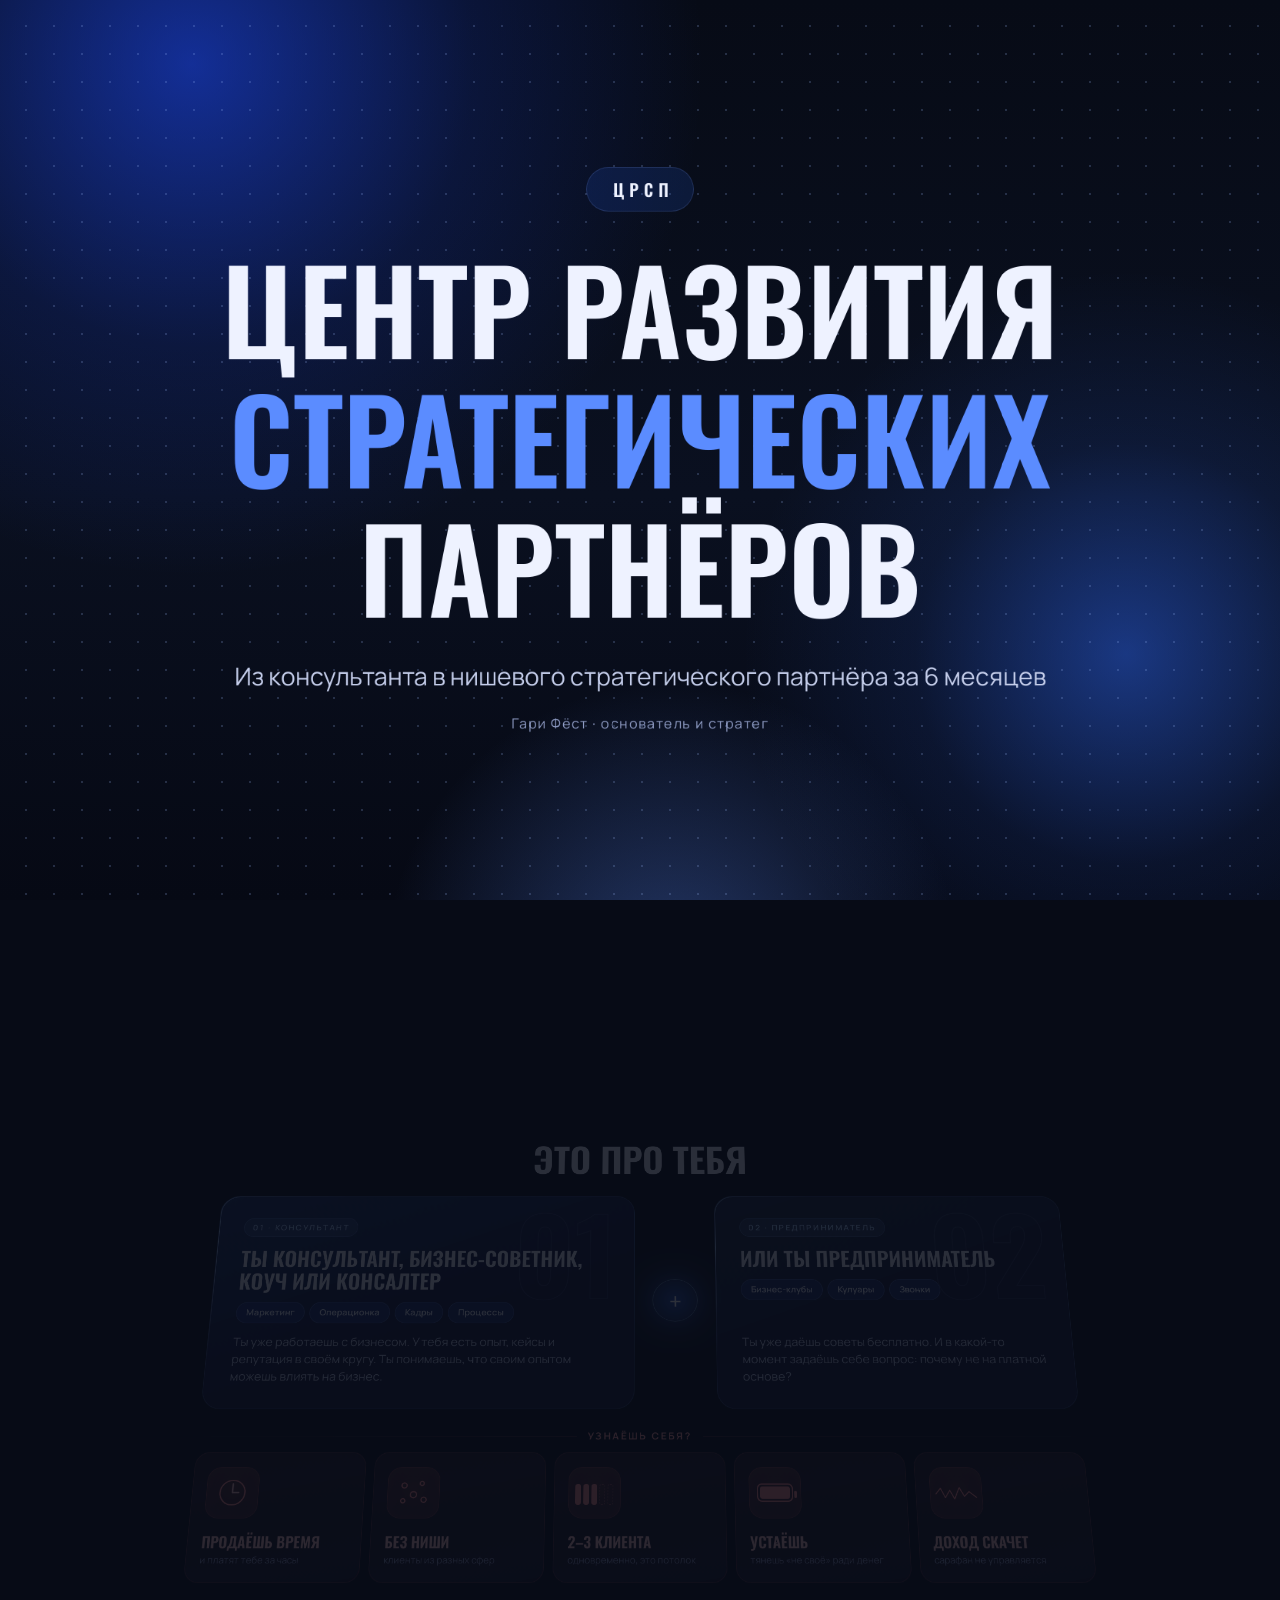
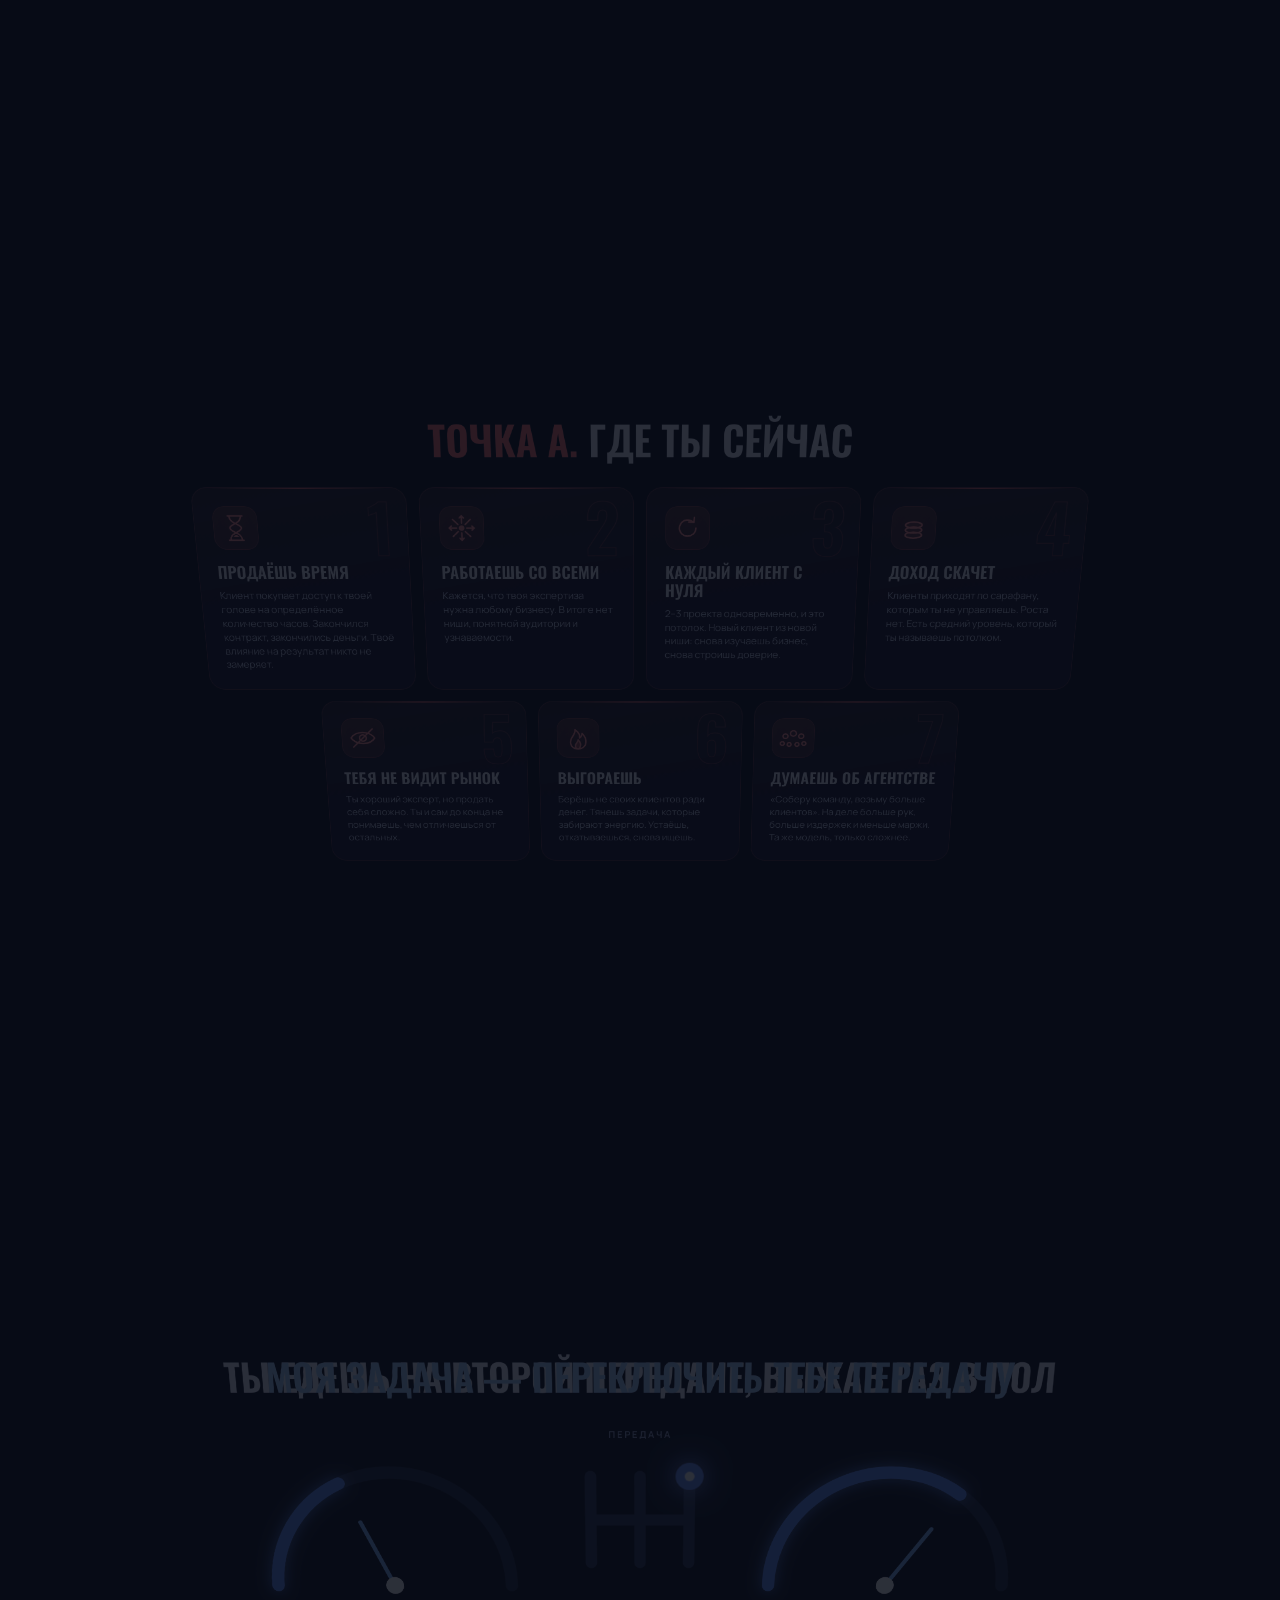
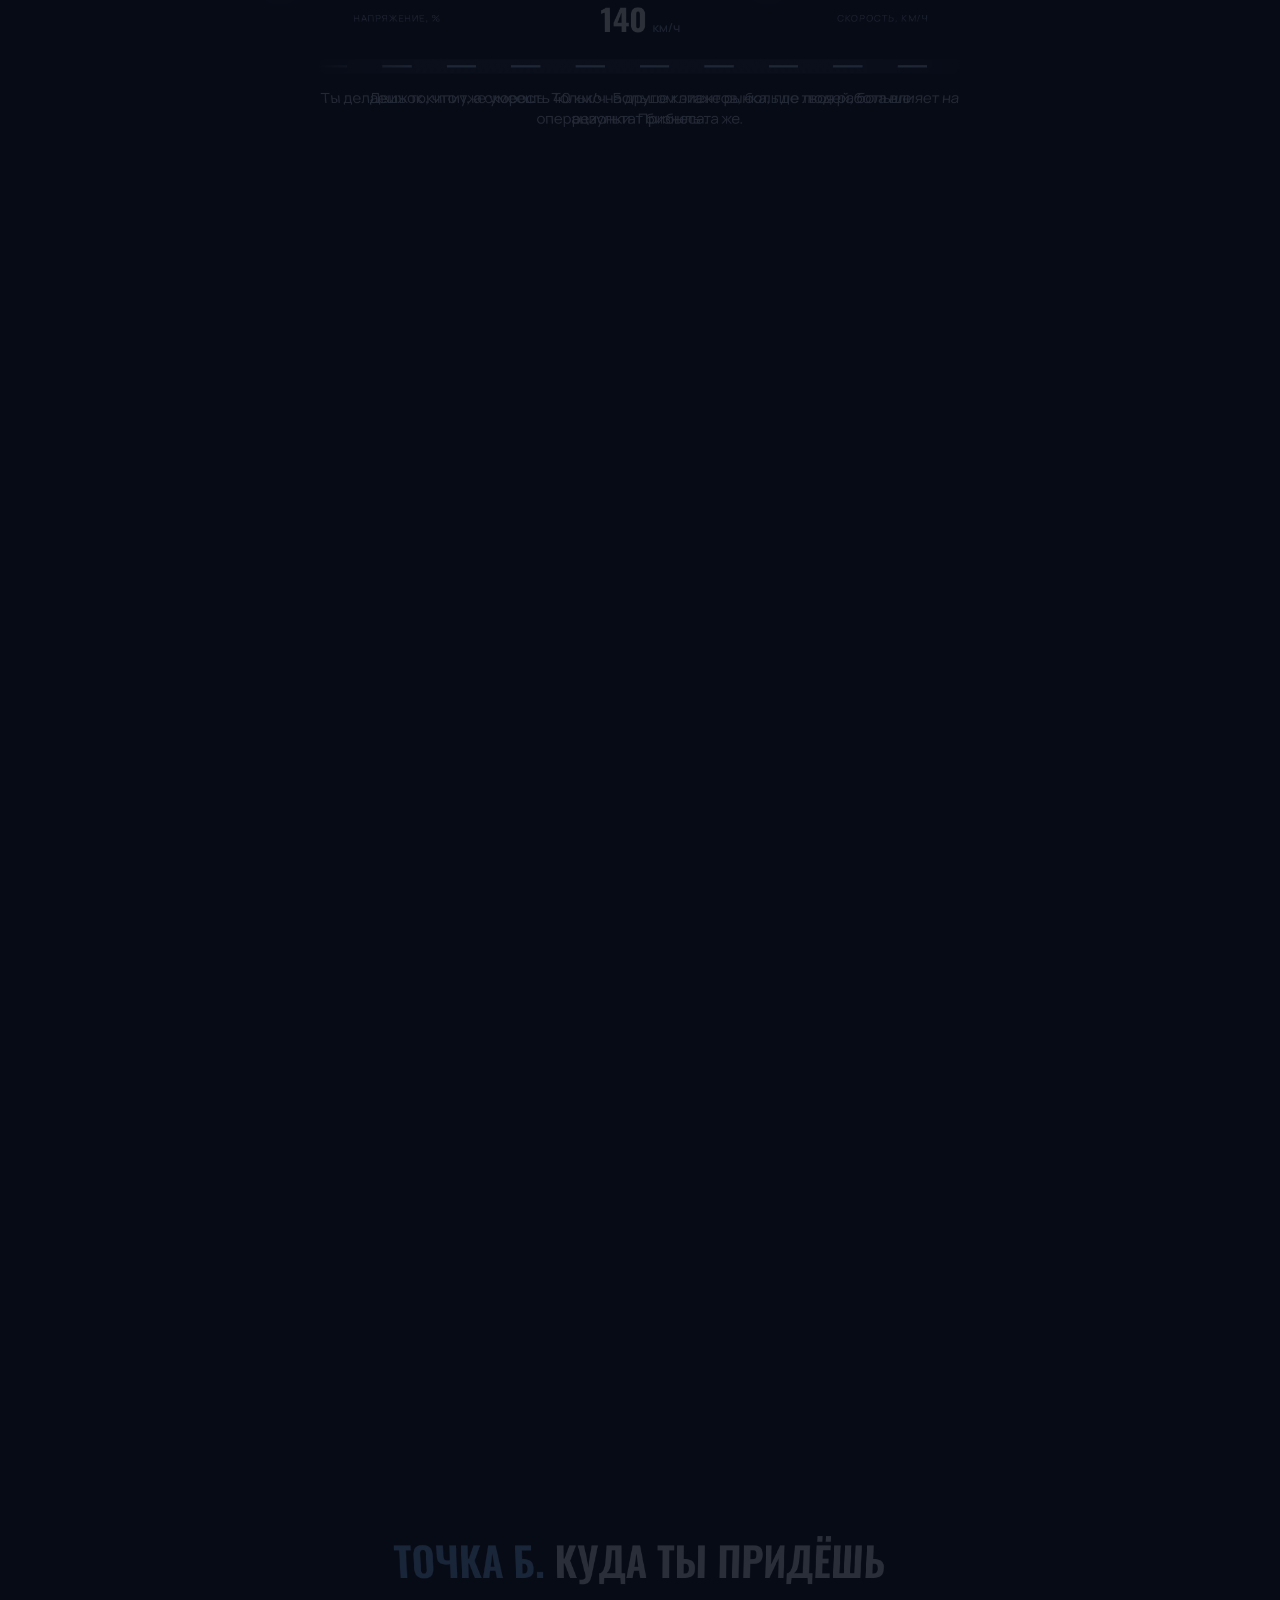
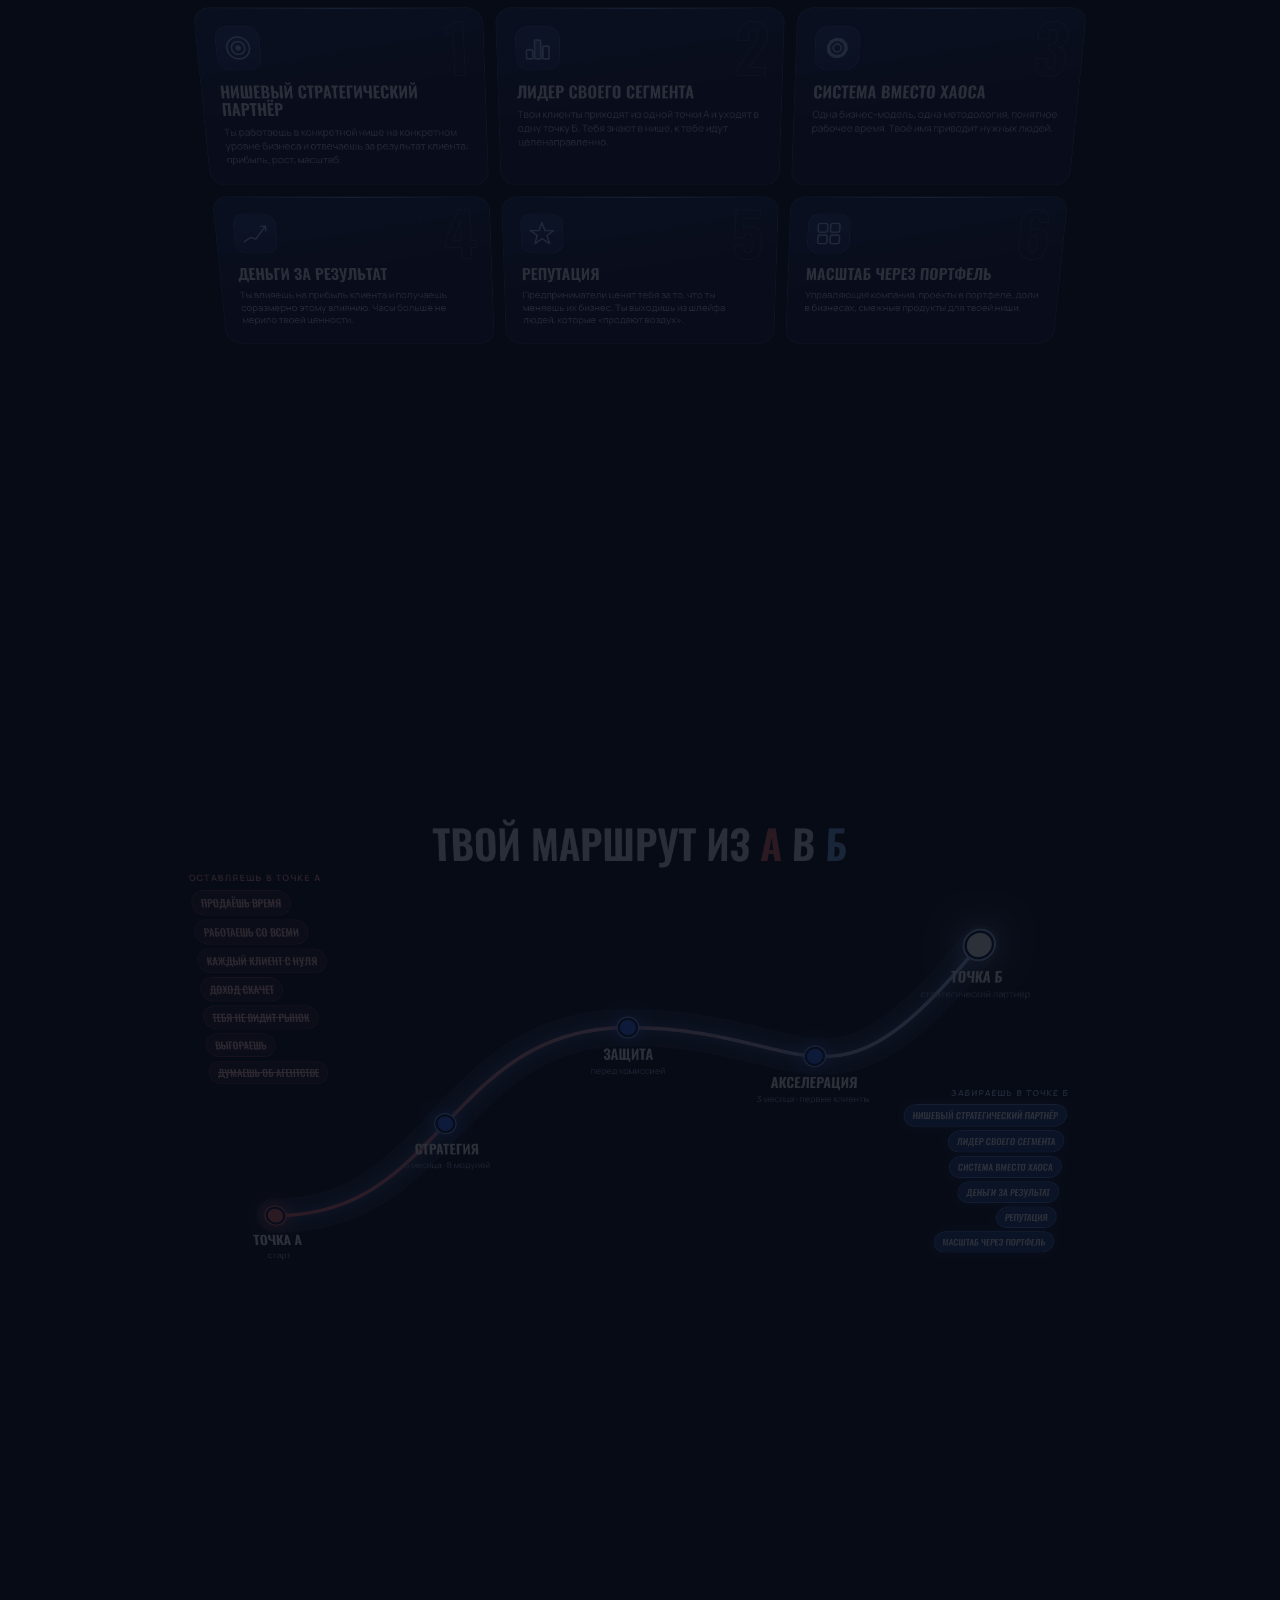
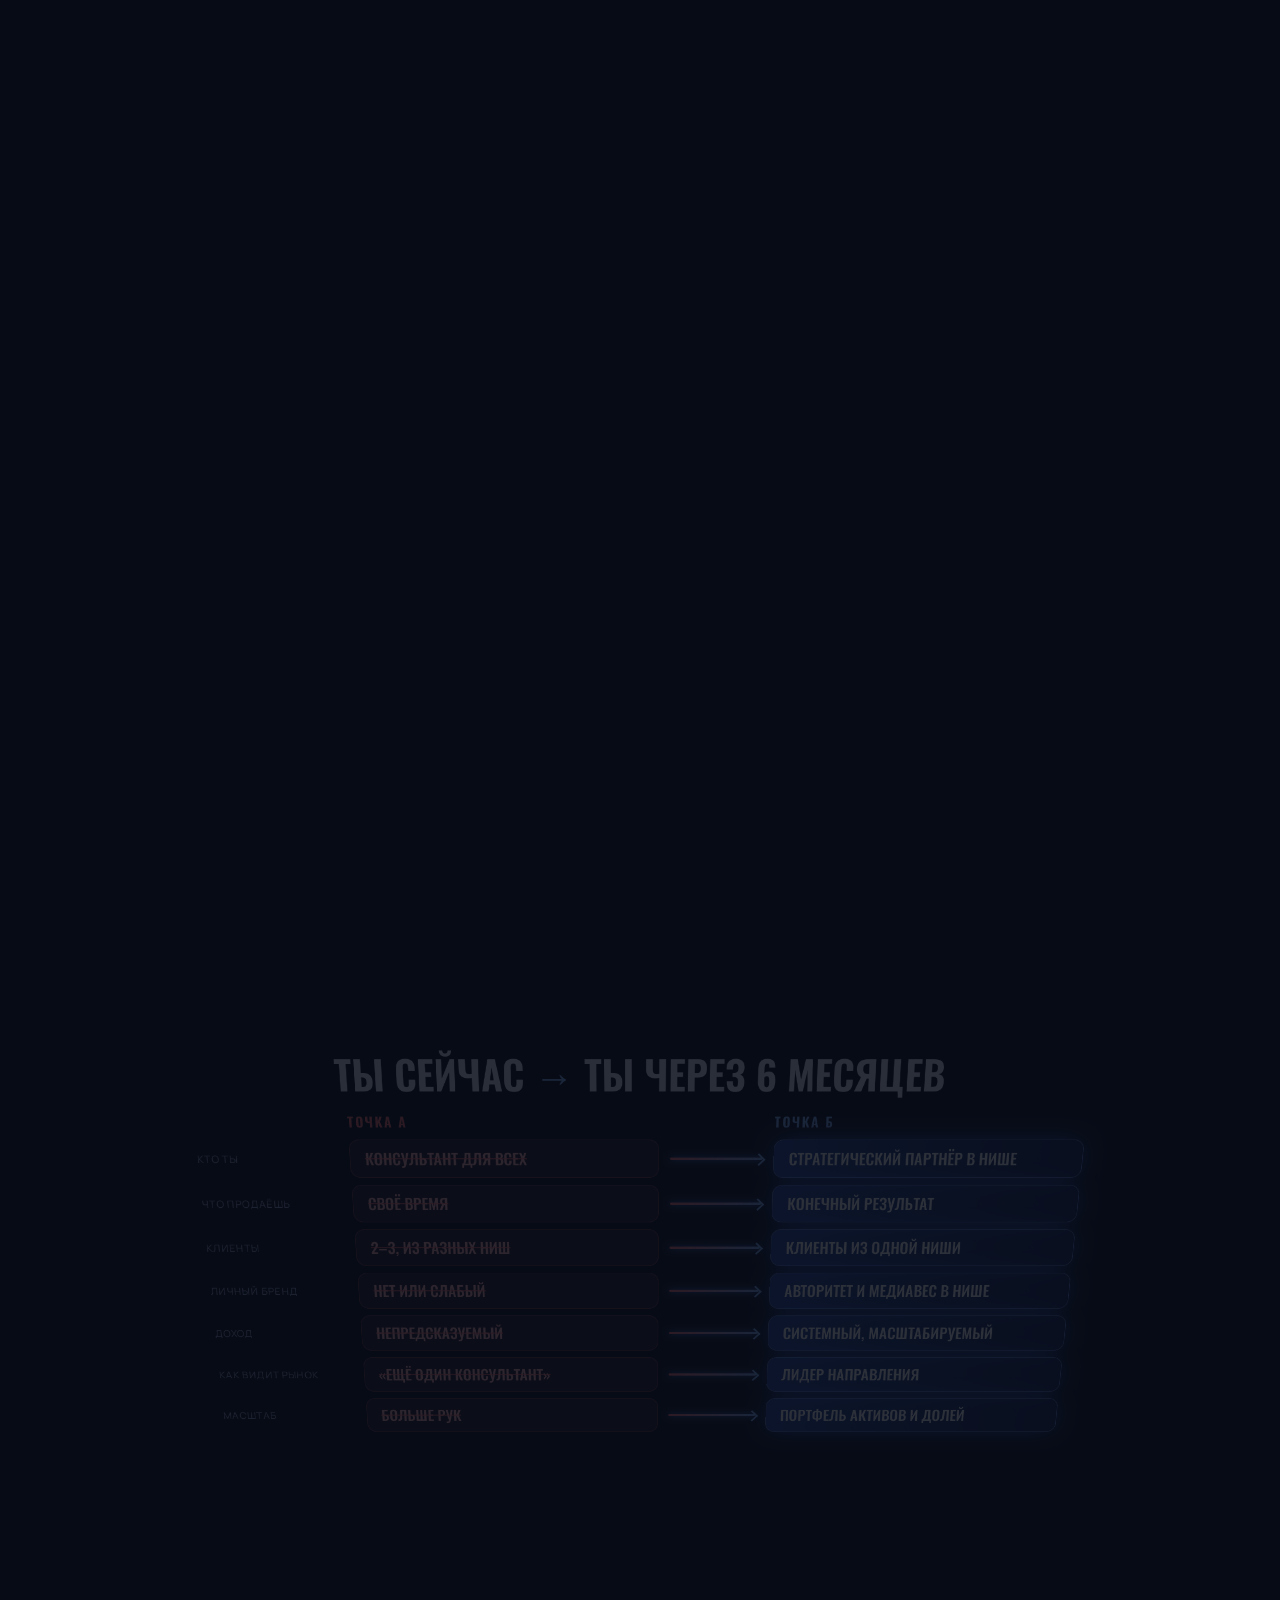
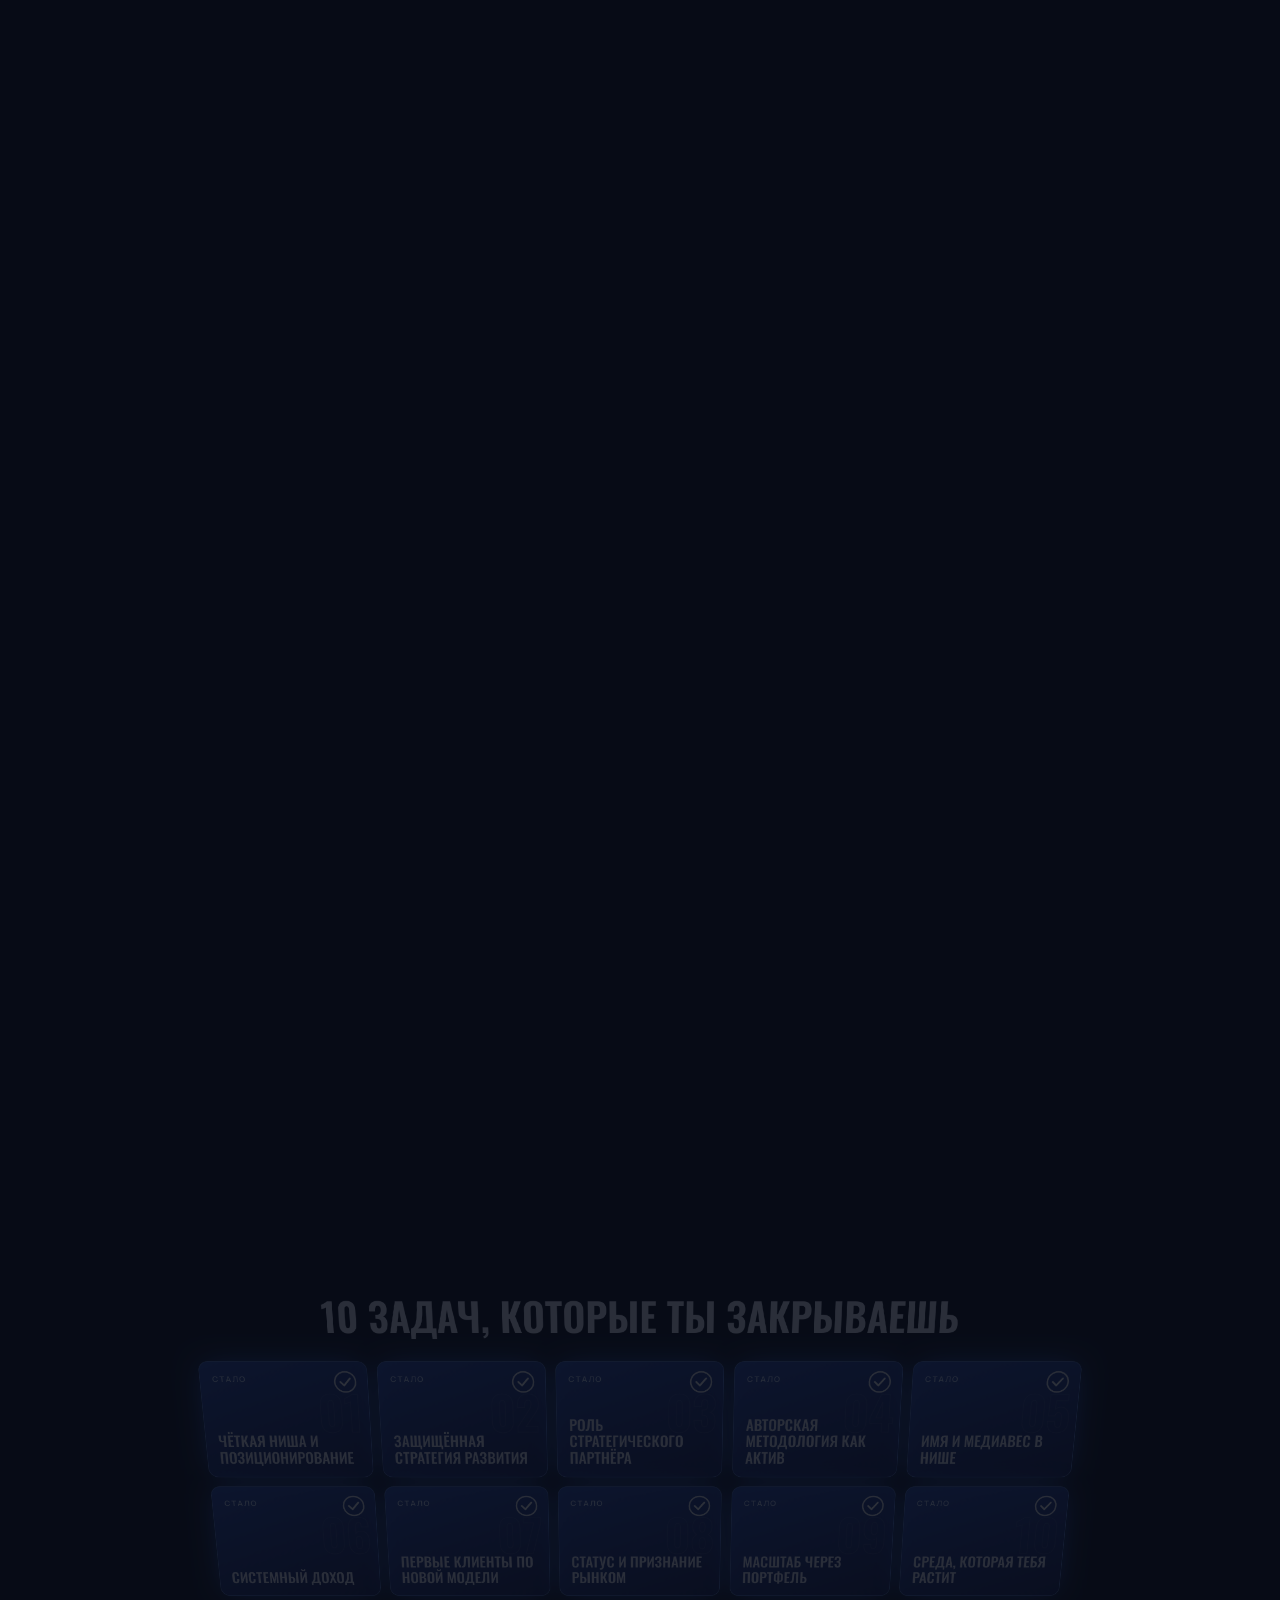
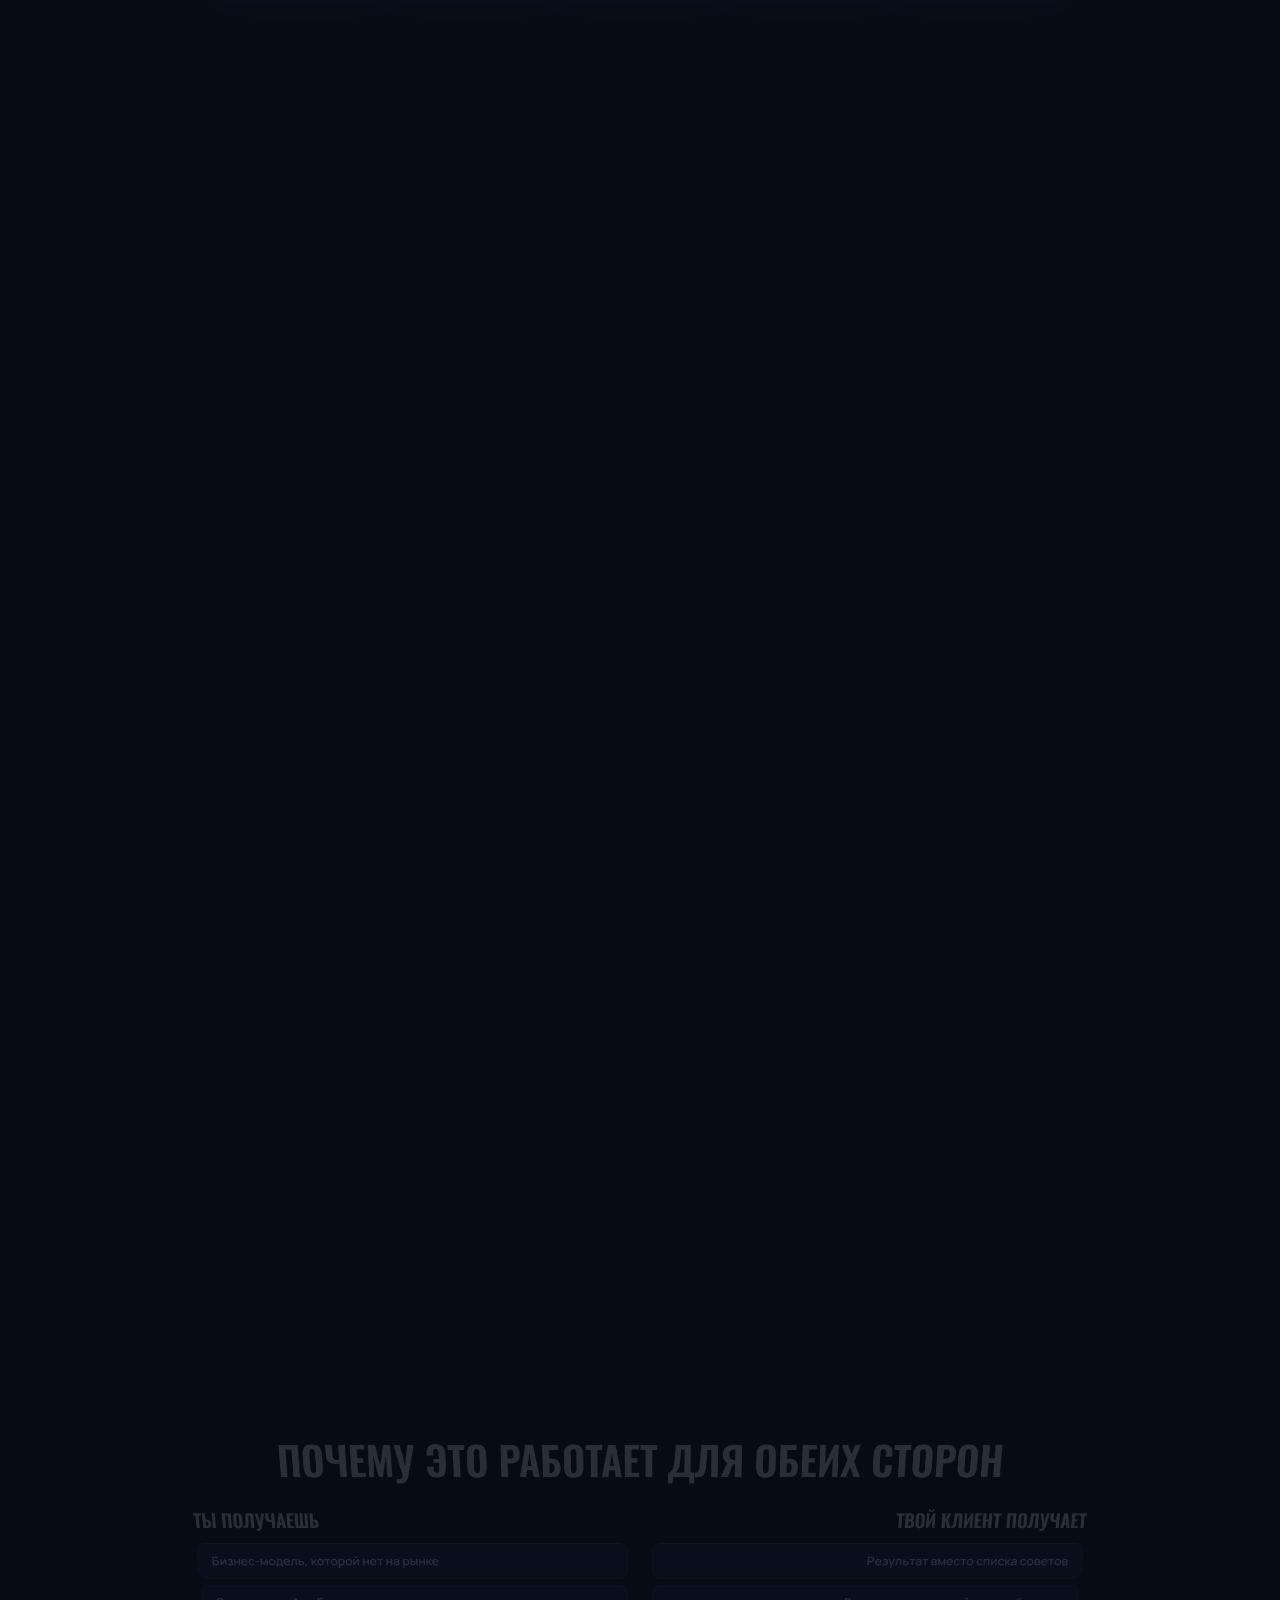
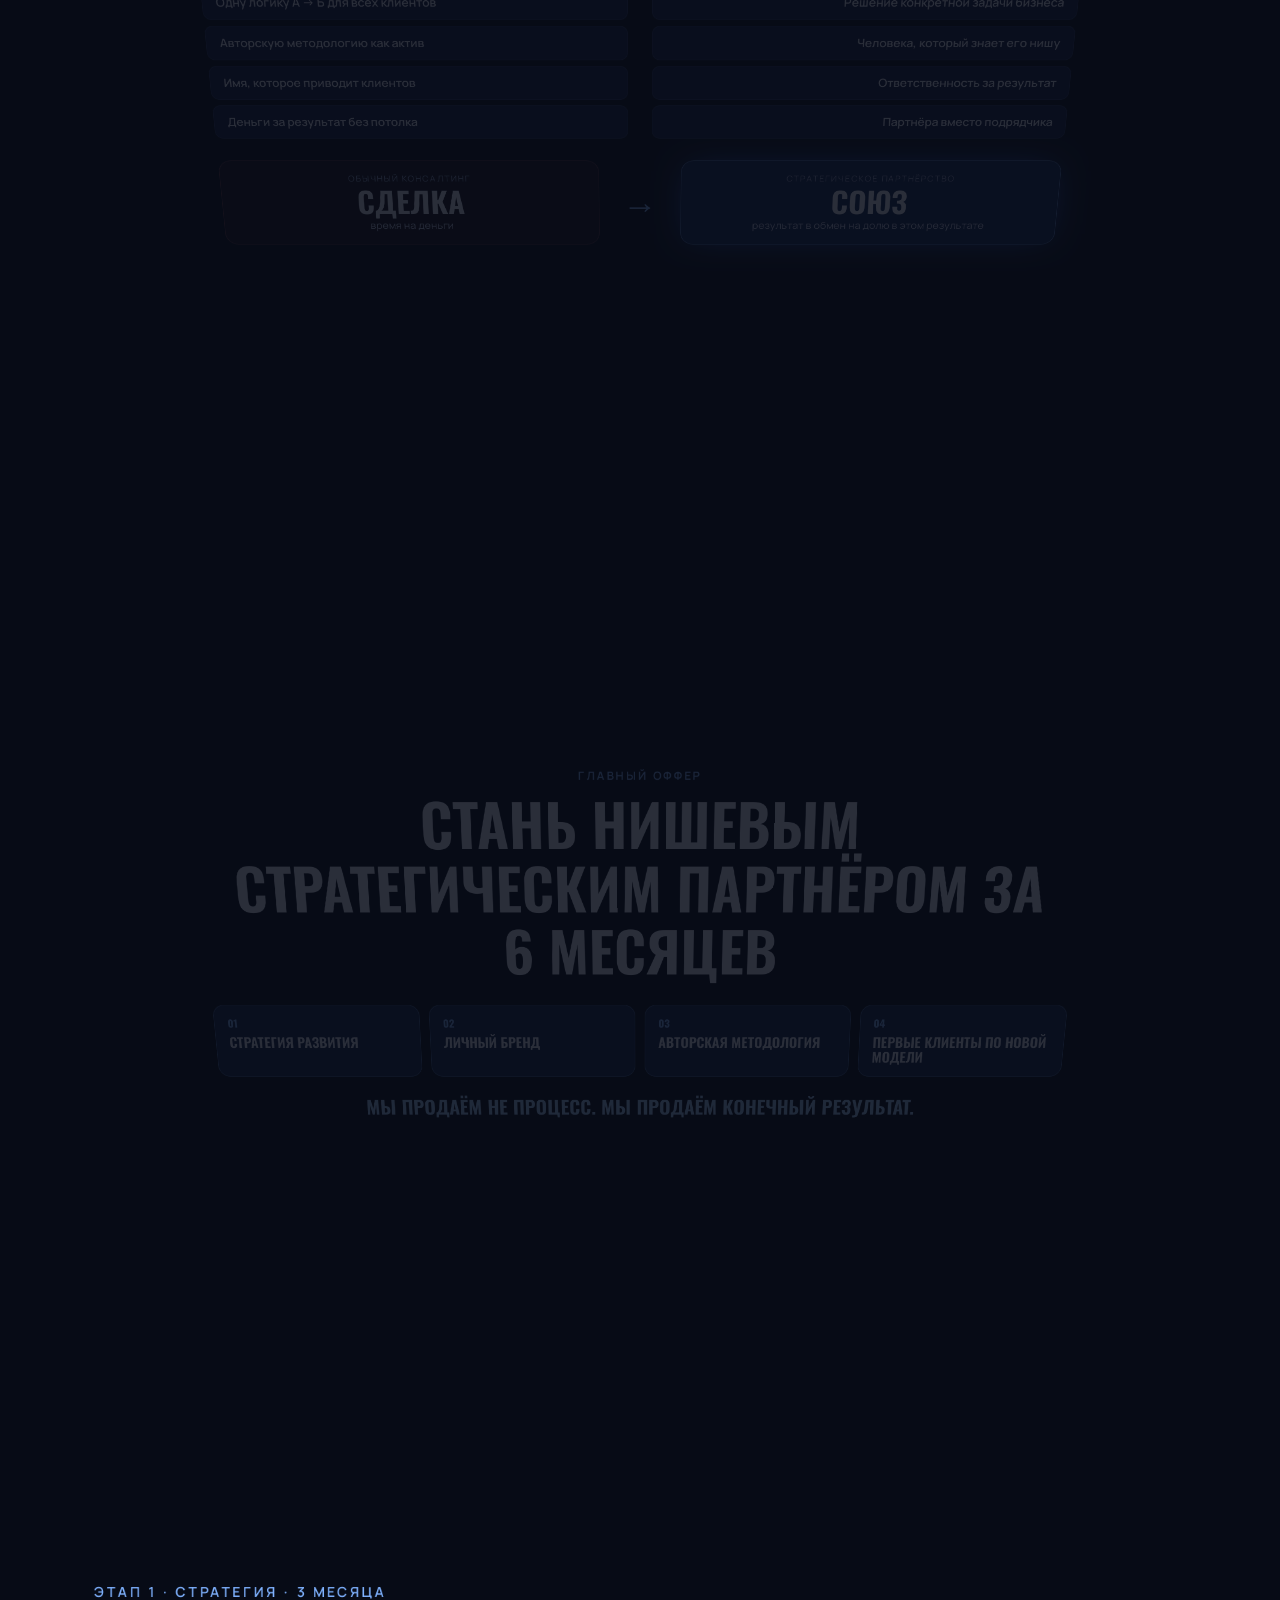
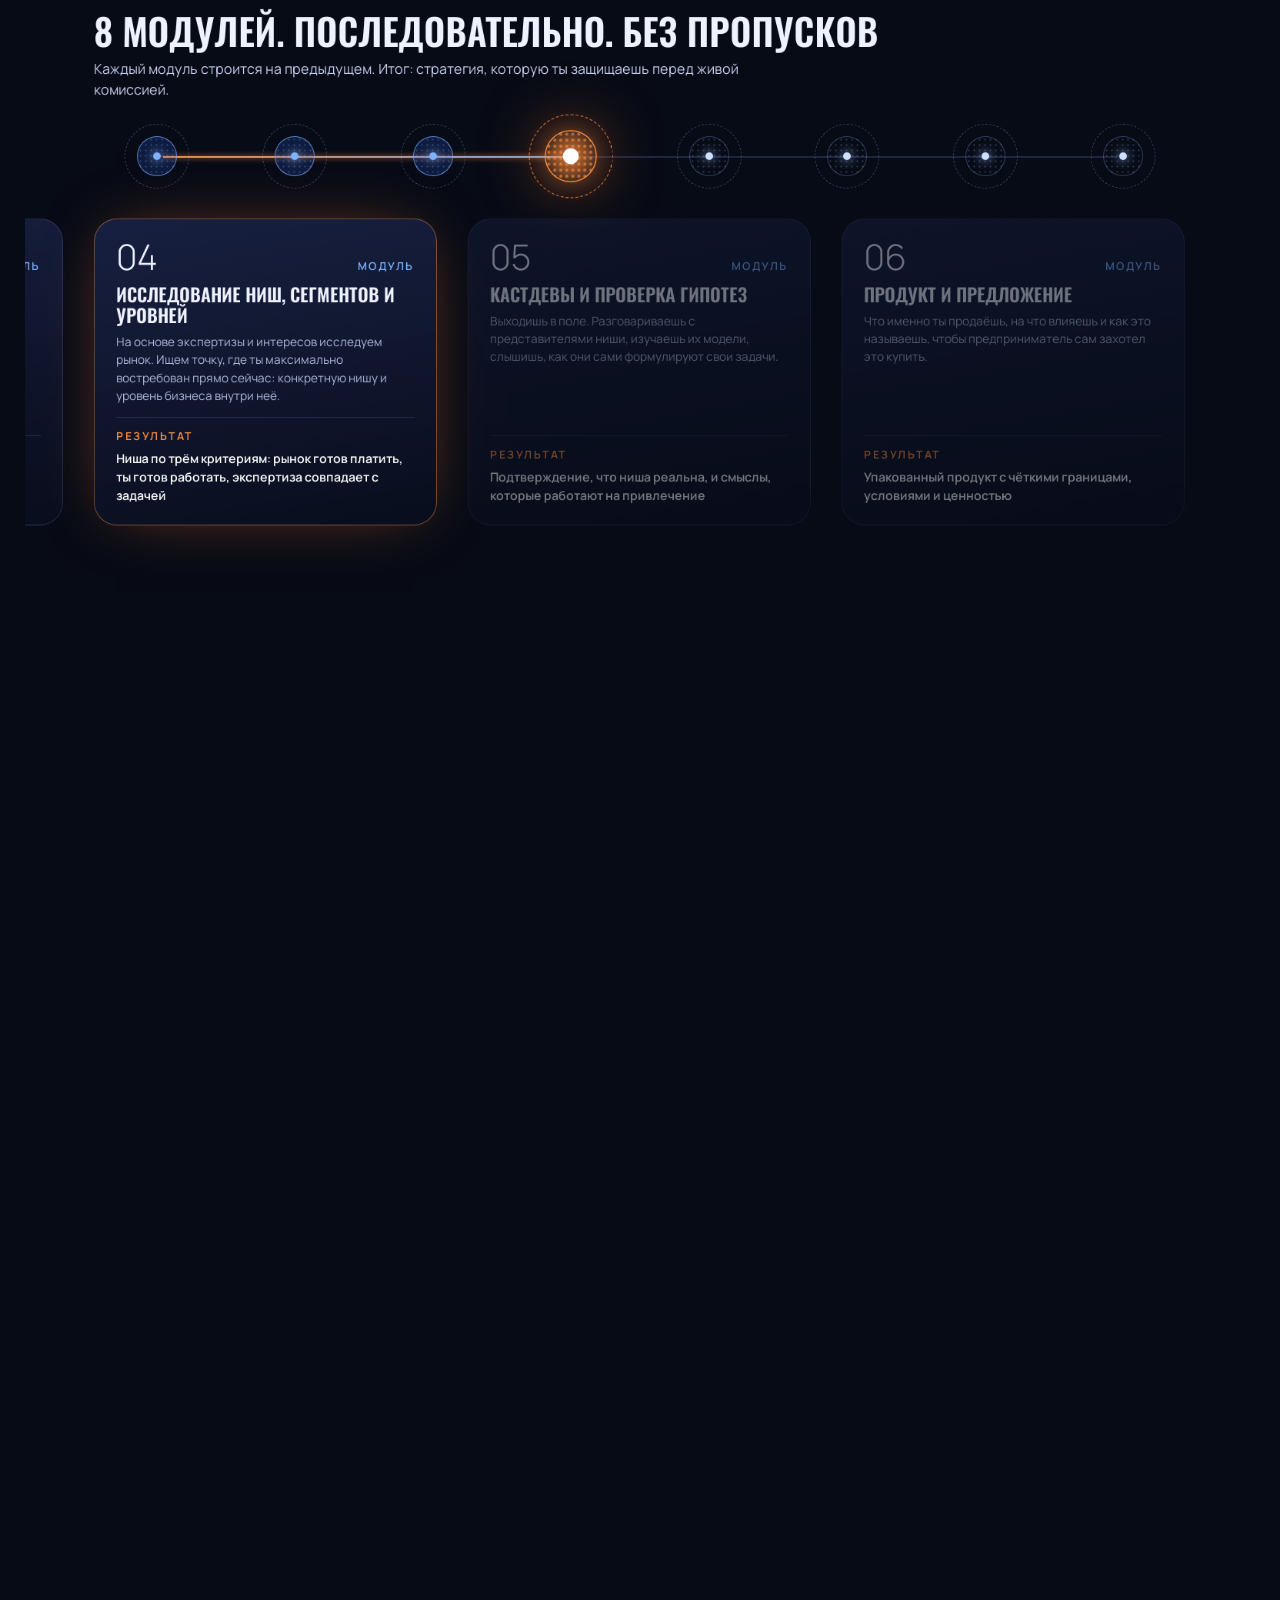
==== index.html @ 79784eaa "ЦРСП: scroll-driven web presentation Co-Authored-By: Claude Opus 5.5 <noreply@anthropic.com>" ====
<!doctype html>
<html lang="ru">
<head>
<meta charset="utf-8">
<meta name="viewport" content="width=device-width,initial-scale=1">
<title>ЦРСП — Центр развития стратегических партнёров</title>
<meta name="robots" content="noindex">
<link rel="icon" href="favicon.svg" type="image/svg+xml">
<link rel="preconnect" href="https://fonts.googleapis.com">
<link rel="preconnect" href="https://fonts.gstatic.com" crossorigin>
<link href="https://fonts.googleapis.com/css2?family=Oswald:wght@300;500;600&family=Manrope:wght@400;500;600;700&display=swap" rel="stylesheet">
<link rel="stylesheet" href="present.css?v=1795250634">
</head>
<body>
<div class="space" aria-hidden="true">
  <div class="orb o1"></div><div class="orb o2"></div><div class="orb o3"></div>
  <div class="dots"></div>
</div>

<main>
<section class="sc" data-n="1">
  <div class="stage"><div class="slide hero">
  <div class="badge in">ЦРСП</div>
  <h1 class="in"><span>Центр развития</span><span class="acc">стратегических</span><span>партнёров</span></h1>
  <p class="lead in">Из консультанта в нишевого стратегического партнёра за 6 месяцев</p>
  <div class="by in">Гари Фёст · основатель и стратег</div>
</div></div>
</section>

<section class="sc" data-n="1">
  <div class="stage"><div class="slide who">
  <h2 class="h">Это про тебя</h2>
  <div class="two">
    <div class="wc in"><div class="wm">01</div><div class="wtag">01 · Консультант</div><h3>Ты консультант, бизнес-советник, коуч или консалтер</h3><div class="chips"><span>Маркетинг</span><span>Операционка</span><span>Кадры</span><span>Процессы</span></div><p>Ты уже работаешь с бизнесом. У тебя есть опыт, кейсы и репутация в своём кругу. Ты понимаешь, что своим опытом можешь влиять на бизнес.</p></div>
    <div class="plus in"><span>+</span></div>
    <div class="wc alt in"><div class="wm">02</div><div class="wtag">02 · Предприниматель</div><h3>Или ты предприниматель</h3><div class="chips"><span>Бизнес-клубы</span><span>Кулуары</span><span>Звонки</span></div><p>Ты уже даёшь советы бесплатно. И в какой-то момент задаёшь себе вопрос: почему не на платной основе?</p></div>
  </div>
  <div class="symh in"><span>Узнаёшь себя?</span></div>
  <div class="symp">
    <div class="sy in"><div class="ib"><svg viewBox="0 0 60 60"><circle cx="30" cy="30" r="24"/><line x1="30" y1="30" x2="30" y2="13" class="hand h1"/><line x1="30" y1="30" x2="42" y2="30" class="hand"/></svg></div><b>Продаёшь время</b><span>и платят тебе за часы</span></div>
    <div class="sy in"><div class="ib"><svg viewBox="0 0 60 60" class="scat"><circle cx="12" cy="16" r="5"/><circle cx="46" cy="12" r="4"/><circle cx="30" cy="34" r="6"/><circle cx="10" cy="46" r="4"/><circle cx="50" cy="44" r="5"/></svg></div><b>Без ниши</b><span>клиенты из разных сфер</span></div>
    <div class="sy in"><div class="ib"><div class="cnt"><i></i><i></i><i></i><i class="off"></i><i class="off"></i></div></div><b>2–3 клиента</b><span>одновременно, это потолок</span></div>
    <div class="sy in"><div class="ib"><div class="bat"><i></i></div></div><b>Устаёшь</b><span>тянешь «не своё» ради денег</span></div>
    <div class="sy in"><div class="ib"><svg viewBox="0 0 120 50" class="spark"><polyline points="0,30 15,12 28,40 42,18 55,44 70,10 84,36 98,22 120,40"/></svg></div><b>Доход скачет</b><span>сарафан не управляется</span></div>
  </div>
</div></div>
</section>

<section class="sc" data-n="1">
  <div class="stage"><div class="slide pa">
  <h2 class="h"><em class="red">Точка А.</em> Где ты сейчас</h2>
  <div class="cards c7">
    <article class="pc a in"><div class="ib"><svg viewBox="0 0 60 60" class="ic hglass"><g><path d="M16 6 H44 M16 54 H44 M19 6 C19 22 41 22 41 30 C41 38 19 38 19 54 M41 6 C41 22 19 22 19 30 C19 38 41 38 41 54"/><path d="M24 48 Q30 40 36 48 Z" class="sand"/></g></svg></div><b>1</b><h3>Продаёшь время</h3><p>Клиент покупает доступ к твоей голове на определённое количество часов. Закончился контракт, закончились деньги. Твоё влияние на результат никто не замеряет.</p></article>
    <article class="pc a in"><div class="ib"><svg viewBox="0 0 60 60" class="ic burst"><circle cx="30" cy="30" r="4"/><g class="rays"><path d="M30 20 V6 M30 40 V54 M20 30 H6 M40 30 H54 M23 23 L13 13 M37 37 L47 47 M37 23 L47 13 M23 37 L13 47"/><path d="M26 10 L30 6 L34 10 M26 50 L30 54 L34 50 M10 26 L6 30 L10 34 M50 26 L54 30 L50 34"/></g></svg></div><b>2</b><h3>Работаешь со всеми</h3><p>Кажется, что твоя экспертиза нужна любому бизнесу. В итоге нет ниши, понятной аудитории и узнаваемости.</p></article>
    <article class="pc a in"><div class="ib"><svg viewBox="0 0 60 60" class="ic restart"><g><path d="M46 30a16 16 0 1 1-5-11.6"/><polyline points="43,9 42,19 32,18"/></g></svg></div><b>3</b><h3>Каждый клиент с нуля</h3><p>2–3 проекта одновременно, и это потолок. Новый клиент из новой ниши: снова изучаешь бизнес, снова строишь доверие.</p></article>
    <article class="pc a in"><div class="ib"><svg viewBox="0 0 60 60" class="ic coins"><g class="c1"><ellipse cx="30" cy="44" rx="16" ry="6"/></g><g class="c2"><ellipse cx="30" cy="34" rx="16" ry="6"/></g><g class="c3"><ellipse cx="30" cy="24" rx="16" ry="6"/><text x="30" y="26">₽</text></g></svg></div><b>4</b><h3>Доход скачет</h3><p>Клиенты приходят по сарафану, которым ты не управляешь. Роста нет. Есть средний уровень, который ты называешь потолком.</p></article>
    <article class="pc a in"><div class="ib"><svg viewBox="0 0 60 60" class="ic eye"><path d="M6 30 C16 14 44 14 54 30 C44 46 16 46 6 30Z"/><circle cx="30" cy="30" r="7"/><line x1="10" y1="50" x2="50" y2="10" class="slash"/></svg></div><b>5</b><h3>Тебя не видит рынок</h3><p>Ты хороший эксперт, но продать себя сложно. Ты и сам до конца не понимаешь, чем отличаешься от остальных.</p></article>
    <article class="pc a in"><div class="ib"><svg viewBox="0 0 60 60" class="ic flame"><path d="M30 54 C16 54 12 42 16 32 C19 25 24 22 24 12 C32 18 34 24 33 30 C37 27 38 22 38 20 C46 28 48 38 44 46 C41 51 36 54 30 54 Z"/><path d="M30 54 C25 54 23 49 25 44 C27 40 30 38 30 34 C35 39 36 45 34 50 C33 52 31 54 30 54 Z" class="inner"/></svg></div><b>6</b><h3>Выгораешь</h3><p>Берёшь не своих клиентов ради денег. Тянешь задачи, которые забирают энергию. Устаёшь, откатываешься, снова ищешь.</p></article>
    <article class="pc a in"><div class="ib"><svg viewBox="0 0 60 60" class="ic crowd"><circle cx="30" cy="20" r="6"/><circle cx="14" cy="26" r="5"/><circle cx="46" cy="26" r="5"/><circle cx="8" cy="42" r="4"/><circle cx="52" cy="42" r="4"/><circle cx="22" cy="44" r="4"/><circle cx="38" cy="44" r="4"/></svg></div><b>7</b><h3>Думаешь об агентстве</h3><p>«Соберу команду, возьму больше клиентов». На деле больше рук, больше издержек и меньше маржи. Та же модель, только сложнее.</p></article>
  </div>
</div></div>
</section>

<section class="sc" data-n="2">
  <div class="stage"><div class="slide gear">
    <div class="streaks"><i style="--t:8%;--d:1.1s;--w:260px"></i><i style="--t:18%;--d:0.8s;--w:180px"></i><i style="--t:30%;--d:1.3s;--w:320px"></i><i style="--t:46%;--d:0.9s;--w:220px"></i><i style="--t:62%;--d:1.2s;--w:280px"></i><i style="--t:74%;--d:0.7s;--w:160px"></i><i style="--t:86%;--d:1s;--w:240px"></i><i style="--t:94%;--d:1.4s;--w:300px"></i></div>
    <div class="gt"><h2 class="h t0">Ты едешь на второй передаче, выжав газ в пол</h2><h2 class="h t1">Моя задача — переключить тебе передачу</h2></div>
    <div class="dash in">
      <div class="gg tach"><svg viewBox="0 0 400 250">
        <path d="M30 210 A170 170 0 0 1 370 210" class="g-bg"/><path d="M30 210 A170 170 0 0 1 370 210" class="g-fill"/>
        <g class="g-t"><text x="72" y="210">0</text><text x="109" y="119">25</text><text x="200" y="82">50</text><text x="291" y="119">75</text><text x="328" y="210">100</text></g>
        <g class="needle"><line x1="200" y1="210" x2="200" y2="104"/><circle cx="200" cy="210" r="13"/></g>
      </svg><div class="g-lbl">Напряжение, %</div></div>
      <div class="gearc"><small>Передача</small><div class="gate"><svg viewBox="0 0 200 170">
  <path d="M40 30 V140 M100 30 V140 M160 30 V140 M40 85 H160" class="gpath"/>
  <g class="gnum"><text x="40" y="4">1</text><text x="40" y="164" class="n2">2</text><text x="100" y="4">3</text><text x="100" y="164">4</text><text x="160" y="4" class="n5">5</text><text x="160" y="164">R</text></g>
  <g class="knob"><circle r="17"/><circle r="6" class="kc"/></g>
</svg></div><div class="spd"><b id="spd">40</b> км/ч</div></div>
      <div class="gg speed"><svg viewBox="0 0 400 250">
        <path d="M30 210 A170 170 0 0 1 370 210" class="g-bg"/><path d="M30 210 A170 170 0 0 1 370 210" class="g-fill"/>
        <g class="g-t"><text x="72" y="210">0</text><text x="96" y="135">40</text><text x="160" y="88">80</text><text x="240" y="88">120</text><text x="304" y="135">160</text><text x="328" y="210">200</text></g>
        <g class="needle"><line x1="200" y1="210" x2="200" y2="104"/><circle cx="200" cy="210" r="13"/></g>
      </svg><div class="g-lbl">Скорость, км/ч</div></div>
    </div>
    <div class="road in"><i></i></div>
    <div class="gb"><p class="t0">Движок кипит, а скорость 40 км/ч. Больше клиентов, больше людей, больше операционки. Прибыль та же.</p><p class="t1">Ты делаешь то, что уже умеешь. Только на другом этаже рынка, где твоя работа влияет на результат бизнеса.</p></div>
  </div></div>
</section>

<section class="sc" data-n="1">
  <div class="stage"><div class="slide pb">
  <h2 class="h"><em class="blue">Точка Б.</em> Куда ты придёшь</h2>
  <div class="cards c6">
    <article class="pc b in"><div class="ib"><svg viewBox="0 0 60 60" class="ic target"><circle cx="30" cy="30" r="22"/><circle cx="30" cy="30" r="13"/><circle cx="30" cy="30" r="4" class="dot"/></svg></div><b>1</b><h3>Нишевый стратегический партнёр</h3><p>Ты работаешь в конкретной нише на конкретном уровне бизнеса и отвечаешь за результат клиента: прибыль, рост, масштаб.</p></article>
    <article class="pc b in"><div class="ib"><svg viewBox="0 0 60 60" class="ic podium"><rect x="8" y="34" width="12" height="18" rx="2"/><rect x="24" y="14" width="12" height="38" rx="2" class="top"/><rect x="40" y="26" width="12" height="26" rx="2"/></svg></div><b>2</b><h3>Лидер своего сегмента</h3><p>Твои клиенты приходят из одной точки А и уходят в одну точку Б. Тебя знают в нише, к тебе идут целенаправленно.</p></article>
    <article class="pc b in"><div class="ib"><svg viewBox="0 0 60 60" class="ic gear"><circle cx="30" cy="30" r="17" class="teeth"/><circle cx="30" cy="30" r="8"/></svg></div><b>3</b><h3>Система вместо хаоса</h3><p>Одна бизнес-модель, одна методология, понятное рабочее время. Твоё имя приводит нужных людей.</p></article>
    <article class="pc b in"><div class="ib"><svg viewBox="0 0 60 60" class="ic grow"><polyline points="6,48 20,38 30,42 52,14" class="ln"/><polyline points="42,14 52,14 52,24"/></svg></div><b>4</b><h3>Деньги за результат</h3><p>Ты влияешь на прибыль клиента и получаешь соразмерно этому влиянию. Часы больше не мерило твоей ценности.</p></article>
    <article class="pc b in"><div class="ib"><svg viewBox="0 0 60 60" class="ic star"><polygon points="30,6 36,23 54,23 40,34 45,52 30,41 15,52 20,34 6,23 24,23"/></svg></div><b>5</b><h3>Репутация</h3><p>Предприниматели ценят тебя за то, что ты меняешь их бизнес. Ты выходишь из шлейфа людей, которые «продают воздух».</p></article>
    <article class="pc b in"><div class="ib"><svg viewBox="0 0 60 60" class="ic grid4"><rect x="8" y="8" width="19" height="19" rx="4"/><rect x="33" y="8" width="19" height="19" rx="4"/><rect x="8" y="33" width="19" height="19" rx="4"/><rect x="33" y="33" width="19" height="19" rx="4"/></svg></div><b>6</b><h3>Масштаб через портфель</h3><p>Управляющая компания, проекты в портфеле, доли в бизнесах, смежные продукты для твоей ниши.</p></article>
  </div>
</div></div>
</section>

<section class="sc" data-n="2">
  <div class="stage"><div class="slide route6">
    <h2 class="h">Твой маршрут из <em class="red">А</em> в <em class="blue">Б</em></h2>
    <div class="rmap">
      <svg viewBox="0 0 1440 680"><defs><linearGradient id="rg2" x1="0" x2="1"><stop offset="0" stop-color="#ff6b6b"/><stop offset="1" stop-color="#a8d0ff"/></linearGradient></defs>
        <path class="rd" d="M90 600 C 380 600, 400 260, 700 260 S 1040 440, 1270 120"/><path class="rl" d="M90 600 C 380 600, 400 260, 700 260 S 1040 440, 1270 120"/><path class="rp" pathLength="1000" d="M90 600 C 380 600, 400 260, 700 260 S 1040 440, 1270 120"/></svg>
      <div class="car" style="offset-path:path('M90 600 C 380 600, 400 260, 700 260 S 1040 440, 1270 120')"></div>
      <div class="ms s" style="left:90px;top:600px"><i></i><b>Точка А</b><span>старт</span></div>
      <div class="ms" style="--k:1;left:391px;top:430px"><i></i><b>Стратегия</b><span>3 месяца · 8 модулей</span></div>
      <div class="ms" style="--k:2;left:700px;top:260px"><i></i><b>Защита</b><span>перед комиссией</span></div>
      <div class="ms" style="--k:3;left:1011px;top:310px"><i></i><b>Акселерация</b><span>3 месяца · первые клиенты</span></div>
      <div class="ms f" style="--k:4;left:1270px;top:120px"><i></i><b>Точка Б</b><span>стратегический партнёр</span></div>
      <div class="drop a"><small>Оставляешь в точке А</small><span>Продаёшь время</span><span>Работаешь со всеми</span><span>Каждый клиент с нуля</span><span>Доход скачет</span><span>Тебя не видит рынок</span><span>Выгораешь</span><span>Думаешь об агентстве</span></div>
      <div class="drop b"><small>Забираешь в точке Б</small><span>Нишевый стратегический партнёр</span><span>Лидер своего сегмента</span><span>Система вместо хаоса</span><span>Деньги за результат</span><span>Репутация</span><span>Масштаб через портфель</span></div>
    </div>
  </div></div>
</section>

<section class="sc" data-n="2">
  <div class="stage"><div class="slide ab">
  <h2 class="h">Ты сейчас <i class="arr">→</i> ты через 6 месяцев</h2>
  <div class="abhead"><span></span><span class="red">Точка А</span><span></span><span class="blue">Точка Б</span></div>
  <div class="rows2">
    <div class="row2 in"><span class="lbl">Кто ты</span><div class="va">Консультант для всех</div><div class="via"><i></i><b></b></div><div class="vb">Стратегический партнёр в нише</div></div>
    <div class="row2 in"><span class="lbl">Что продаёшь</span><div class="va">Своё время</div><div class="via"><i></i><b></b></div><div class="vb">Конечный результат</div></div>
    <div class="row2 in"><span class="lbl">Клиенты</span><div class="va">2–3, из разных ниш</div><div class="via"><i></i><b></b></div><div class="vb">Клиенты из одной ниши</div></div>
    <div class="row2 in"><span class="lbl">Личный бренд</span><div class="va">Нет или слабый</div><div class="via"><i></i><b></b></div><div class="vb">Авторитет и медиавес в нише</div></div>
    <div class="row2 in"><span class="lbl">Доход</span><div class="va">Непредсказуемый</div><div class="via"><i></i><b></b></div><div class="vb">Системный, масштабируемый</div></div>
    <div class="row2 in"><span class="lbl">Как видит рынок</span><div class="va">«Ещё один консультант»</div><div class="via"><i></i><b></b></div><div class="vb">Лидер направления</div></div>
    <div class="row2 in"><span class="lbl">Масштаб</span><div class="va">Больше рук</div><div class="via"><i></i><b></b></div><div class="vb">Портфель активов и долей</div></div>
  </div>
</div></div>
</section>

<section class="sc" data-n="2">
  <div class="stage"><div class="slide ten">
  <h2 class="h">10 задач, которые ты закрываешь</h2>
  <div class="grid10">
    <div class="fc in"><div class="f"><span class="x">✕</span><small>Было</small><h4>Продаю время, а не результат</h4></div><div class="bk"><span class="n">01</span><svg class="ring" viewBox="0 0 40 40"><circle cx="20" cy="20" r="17"/><polyline points="12,20 18,26 28,14"/></svg><small>Стало</small><h4>Чёткая ниша и позиционирование</h4></div></div>
    <div class="fc in"><div class="f"><span class="x">✕</span><small>Было</small><h4>Нет ниши, нет роста</h4></div><div class="bk"><span class="n">02</span><svg class="ring" viewBox="0 0 40 40"><circle cx="20" cy="20" r="17"/><polyline points="12,20 18,26 28,14"/></svg><small>Стало</small><h4>Защищённая стратегия развития</h4></div></div>
    <div class="fc in"><div class="f"><span class="x">✕</span><small>Было</small><h4>Доход непредсказуемый</h4></div><div class="bk"><span class="n">03</span><svg class="ring" viewBox="0 0 40 40"><circle cx="20" cy="20" r="17"/><polyline points="12,20 18,26 28,14"/></svg><small>Стало</small><h4>Роль стратегического партнёра</h4></div></div>
    <div class="fc in"><div class="f"><span class="x">✕</span><small>Было</small><h4>Каждый клиент с нуля</h4></div><div class="bk"><span class="n">04</span><svg class="ring" viewBox="0 0 40 40"><circle cx="20" cy="20" r="17"/><polyline points="12,20 18,26 28,14"/></svg><small>Стало</small><h4>Авторская методология как актив</h4></div></div>
    <div class="fc in"><div class="f"><span class="x">✕</span><small>Было</small><h4>Выгорание от «не своих» задач</h4></div><div class="bk"><span class="n">05</span><svg class="ring" viewBox="0 0 40 40"><circle cx="20" cy="20" r="17"/><polyline points="12,20 18,26 28,14"/></svg><small>Стало</small><h4>Имя и медиавес в нише</h4></div></div>
    <div class="fc in"><div class="f"><span class="x">✕</span><small>Было</small><h4>Рынок меня не видит</h4></div><div class="bk"><span class="n">06</span><svg class="ring" viewBox="0 0 40 40"><circle cx="20" cy="20" r="17"/><polyline points="12,20 18,26 28,14"/></svg><small>Стало</small><h4>Системный доход</h4></div></div>
    <div class="fc in"><div class="f"><span class="x">✕</span><small>Было</small><h4>Не знаю, как масштабироваться</h4></div><div class="bk"><span class="n">07</span><svg class="ring" viewBox="0 0 40 40"><circle cx="20" cy="20" r="17"/><polyline points="12,20 18,26 28,14"/></svg><small>Стало</small><h4>Первые клиенты по новой модели</h4></div></div>
    <div class="fc in"><div class="f"><span class="x">✕</span><small>Было</small><h4>Не влияю на конечный результат</h4></div><div class="bk"><span class="n">08</span><svg class="ring" viewBox="0 0 40 40"><circle cx="20" cy="20" r="17"/><polyline points="12,20 18,26 28,14"/></svg><small>Стало</small><h4>Статус и признание рынком</h4></div></div>
    <div class="fc in"><div class="f"><span class="x">✕</span><small>Было</small><h4>Непонятно, куда расти</h4></div><div class="bk"><span class="n">09</span><svg class="ring" viewBox="0 0 40 40"><circle cx="20" cy="20" r="17"/><polyline points="12,20 18,26 28,14"/></svg><small>Стало</small><h4>Масштаб через портфель</h4></div></div>
    <div class="fc in"><div class="f"><span class="x">✕</span><small>Было</small><h4>Репутация «продаёт воздух»</h4></div><div class="bk"><span class="n">10</span><svg class="ring" viewBox="0 0 40 40"><circle cx="20" cy="20" r="17"/><polyline points="12,20 18,26 28,14"/></svg><small>Стало</small><h4>Среда, которая тебя растит</h4></div></div>
  </div>
</div></div>
</section>

<section class="sc" data-n="1">
  <div class="stage"><div class="slide sides">
  <h2 class="h">Почему это работает для обеих сторон</h2>
  <div class="cols">
    <div class="col">
      <h5>Ты получаешь</h5>
      <div class="pill in">Бизнес-модель, которой нет на рынке</div>
      <div class="pill in">Одну логику А → Б для всех клиентов</div>
      <div class="pill in">Авторскую методологию как актив</div>
      <div class="pill in">Имя, которое приводит клиентов</div>
      <div class="pill in">Деньги за результат без потолка</div>
    </div>
    <div class="col r">
      <h5>Твой клиент получает</h5>
      <div class="pill in">Результат вместо списка советов</div>
      <div class="pill in">Решение конкретной задачи бизнеса</div>
      <div class="pill in">Человека, который знает его нишу</div>
      <div class="pill in">Ответственность за результат</div>
      <div class="pill in">Партнёра вместо подрядчика</div>
    </div>
  </div>
  <div class="union in">
    <div><span>Обычный консалтинг</span><b>Сделка</b><small>время на деньги</small></div>
    <i>→</i>
    <div class="on"><span>Стратегическое партнёрство</span><b>Союз</b><small>результат в обмен на долю в этом результате</small></div>
  </div>
</div></div>
</section>

<section class="sc" data-n="1">
  <div class="stage"><div class="slide offer">
  <div class="kicker in">Главный оффер</div>
  <h2 class="big in">Стань нишевым стратегическим партнёром за 6 месяцев</h2>
  <div class="four">
    <div class="in"><b>01</b>Стратегия развития</div>
    <div class="in"><b>02</b>Личный бренд</div>
    <div class="in"><b>03</b>Авторская методология</div>
    <div class="in"><b>04</b>Первые клиенты по новой модели</div>
  </div>
  <p class="q3 in">Мы продаём не процесс. Мы продаём конечный результат.</p>
</div></div>
</section>

<section class="sc" data-n="8">
  <div class="stage"><div class="slide st1">
    <div class="st1h in"><div class="kicker">Этап 1 · Стратегия · 3 месяца</div>
      <h2>8 модулей. Последовательно. Без пропусков</h2>
      <p>Каждый модуль строится на предыдущем. Итог: стратегия, которую ты защищаешь перед живой комиссией.</p></div>
    <div class="orbs in"><div class="oline"><em></em></div><div class="orb8"><i class="r1"></i><i class="r2"></i><i class="core"></i></div><div class="orb8"><i class="r1"></i><i class="r2"></i><i class="core"></i></div><div class="orb8"><i class="r1"></i><i class="r2"></i><i class="core"></i></div><div class="orb8"><i class="r1"></i><i class="r2"></i><i class="core"></i></div><div class="orb8"><i class="r1"></i><i class="r2"></i><i class="core"></i></div><div class="orb8"><i class="r1"></i><i class="r2"></i><i class="core"></i></div><div class="orb8"><i class="r1"></i><i class="r2"></i><i class="core"></i></div><div class="orb8"><i class="r1"></i><i class="r2"></i><i class="core"></i></div></div>
    <div class="mtrack in"><article class="mc"><div class="mt"><b>01</b><span>Модуль</span></div><h3>Стратегическое мышление и логика нишевания</h3><p>Ты синхронизируешься с логикой программы. Понимаешь, почему нишевание работает как рычаг и чем стратегический партнёр отличается от консультанта.</p><div class="res"><small>Результат</small><div>Мышление переключается с «работаю со всеми» на «я лидер конкретного сегмента»</div></div></article><article class="mc"><div class="mt"><b>02</b><span>Модуль</span></div><h3>Личная стратегия и образ результата</h3><p>Ты прописываешь цели. Конкретные: какой хочешь видеть свою жизнь через определённый период, какие сферы для тебя ключевые и где ты сейчас по каждой. Смотрим комплексно: на тебя как на эксперта и как на личность.</p><div class="res"><small>Результат</small><div>Понятный образ результата и точка отсчёта</div></div></article><article class="mc"><div class="mt"><b>03</b><span>Модуль</span></div><h3>Распаковка экспертизы</h3><p>Что ты умеешь на самом деле, а не как себя называешь. Какой опыт давал энергию, какой забирал. Что хочется развивать. Где твоя настоящая сила.</p><div class="res"><small>Результат</small><div>Честная карта экспертизы, основа для нишевания</div></div></article><article class="mc"><div class="mt"><b>04</b><span>Модуль</span></div><h3>Исследование ниш, сегментов и уровней</h3><p>На основе экспертизы и интересов исследуем рынок. Ищем точку, где ты максимально востребован прямо сейчас: конкретную нишу и уровень бизнеса внутри неё.</p><div class="res"><small>Результат</small><div>Ниша по трём критериям: рынок готов платить, ты готов работать, экспертиза совпадает с задачей</div></div></article><article class="mc"><div class="mt"><b>05</b><span>Модуль</span></div><h3>Кастдевы и проверка гипотез</h3><p>Выходишь в поле. Разговариваешь с представителями ниши, изучаешь их модели, слышишь, как они сами формулируют свои задачи.</p><div class="res"><small>Результат</small><div>Подтверждение, что ниша реальна, и смыслы, которые работают на привлечение</div></div></article><article class="mc"><div class="mt"><b>06</b><span>Модуль</span></div><h3>Продукт и предложение</h3><p>Что именно ты продаёшь, на что влияешь и как это называешь, чтобы предприниматель сам захотел это купить.</p><div class="res"><small>Результат</small><div>Упакованный продукт с чёткими границами, условиями и ценностью</div></div></article><article class="mc"><div class="mt"><b>07</b><span>Модуль</span></div><h3>Стратегия реализации</h3><p>Выбираешь, как выходить на клиентов: онлайн, офлайн или гибрид. Два канала, основной и поддерживающий. Под твой опыт, ресурс и готовность.</p><div class="res"><small>Результат</small><div>План выхода на рынок, рассчитанный именно на тебя</div></div></article><article class="mc"><div class="mt"><b>08</b><span>Модуль</span></div><h3>Защита стратегии</h3><p>Ты презентуешь стратегию комиссии из действующих стратегических партнёров и предпринимателей. Они задают вопросы и оценивают логику и зрелость.</p><div class="res"><small>Результат</small><div>Защищённая стратегия и вход в акселерацию</div></div></article></div>
  </div></div>
</section>

<section class="sc" data-n="1">
  <div class="stage"><div class="slide def">
  <div class="seal in"><svg viewBox="0 0 120 140"><path d="M60 6 L110 26 V70 C110 104 84 126 60 134 C36 126 10 104 10 70 V26 Z"/><polyline points="38,70 54,86 84,54"/></svg></div>
  <div class="dtext">
    <div class="kicker in">Модуль 8</div>
    <h2 class="h">Защита перед комиссией</h2>
    <p class="lead2 in">В комиссии действующие стратегические партнёры и предприниматели. Ты отвечаешь на пять вопросов:</p>
    <ol class="qs">
      <li class="in">Кто ты и для кого ты</li>
      <li class="in">С каким предложением ты выходишь на рынок</li>
      <li class="in">Почему выбирать тебя, а не конкурента</li>
      <li class="in">Как ты будешь реализовывать стратегию</li>
      <li class="in">К какому образу результата ты идёшь</li>
    </ol>
    <div class="outc in"><span class="ok">Прошёл → акселерация</span><span class="no">Не прошёл → дорабатываешь и защищаешься снова</span></div>
  </div>
</div></div>
</section>

<section class="sc" data-n="1">
  <div class="stage"><div class="slide st2">
    <div class="kicker in">Этап 2 · от 3 месяцев · группа и сопровождение</div>
    <h2 class="h">Акселерация</h2>
    <p class="quote in">«Знание стратегии не равно движению по ней»</p>
    <div class="acc4"><div class="ac2 in"><div class="ib b"><svg viewBox="0 0 60 60" class="ic cal"><rect x="8" y="12" width="44" height="40" rx="6"/><line x1="8" y1="24" x2="52" y2="24"/><line x1="20" y1="6" x2="20" y2="16"/><line x1="40" y1="6" x2="40" y2="16"/><circle cx="30" cy="38" r="6" class="mark"/></svg></div><div class="rh">1× в месяц</div><h4>Стратегический разбор с Гари</h4><p>Цели на месяц в рамках твоей стратегии. Группа даёт обратную связь, фиксируются обязательства.</p><div class="tl4"><div class="tl4l"></div><div class="scan"></div><i style="--d:0"></i><div class="wk"><span>Н1</span><span>Н2</span><span>Н3</span><span>Н4</span></div></div></div><div class="ac2 in"><div class="ib b"><svg viewBox="0 0 60 60" class="ic orbit"><circle cx="30" cy="30" r="7"/><g class="sat"><circle cx="30" cy="8" r="4"/><circle cx="52" cy="30" r="4"/><circle cx="30" cy="52" r="4"/><circle cx="8" cy="30" r="4"/></g><circle cx="30" cy="30" r="22" class="trk"/></svg></div><div class="rh">1× в неделю</div><h4>Мастермайнд с куратором</h4><p>Что сделано, что не получилось, что улучшить. Это работа, а не лекция.</p><div class="tl4"><div class="tl4l"></div><div class="scan"></div><i style="--d:0"></i><i style="--d:7"></i><i style="--d:14"></i><i style="--d:21"></i><div class="wk"><span>Н1</span><span>Н2</span><span>Н3</span><span>Н4</span></div></div></div><div class="ac2 in"><div class="ib b"><svg viewBox="0 0 60 60" class="ic mic"><rect x="22" y="6" width="16" height="28" rx="8"/><path d="M14 28 a16 16 0 0 0 32 0"/><line x1="30" y1="44" x2="30" y2="54"/><path d="M48 14 q6 8 0 16" class="w1"/><path d="M12 14 q-6 8 0 16" class="w1"/></svg></div><div class="rh">1–2× в неделю</div><h4>Мероприятия</h4><p>Тематические с экспертами, практические, нетворкинг и досуг.</p><div class="tl4"><div class="tl4l"></div><div class="scan"></div><i style="--d:1"></i><i style="--d:4"></i><i style="--d:8"></i><i style="--d:11"></i><i style="--d:15"></i><i style="--d:18"></i><i style="--d:22"></i><i style="--d:25"></i><div class="wk"><span>Н1</span><span>Н2</span><span>Н3</span><span>Н4</span></div></div></div><div class="ac2 in"><div class="ib b"><svg viewBox="0 0 60 60" class="ic hands"><circle cx="20" cy="22" r="8"/><circle cx="40" cy="22" r="8"/><path d="M6 52 c0-12 8-18 14-18 s14 6 14 18"/><path d="M26 52 c0-12 8-18 14-18 s14 6 14 18"/><path d="M27 22 h6" class="lk"/></svg></div><div class="rh">постоянно</div><h4>Работа с бадди</h4><p>Равный партнёр по росту. Поддерживаете, трекаете друг друга, даёте обратную связь.</p><div class="tl4"><div class="tl4l"></div><div class="scan"></div><i style="--d:0"></i><i style="--d:1"></i><i style="--d:2"></i><i style="--d:3"></i><i style="--d:4"></i><i style="--d:5"></i><i style="--d:6"></i><i style="--d:7"></i><i style="--d:8"></i><i style="--d:9"></i><i style="--d:10"></i><i style="--d:11"></i><i style="--d:12"></i><i style="--d:13"></i><i style="--d:14"></i><i style="--d:15"></i><i style="--d:16"></i><i style="--d:17"></i><i style="--d:18"></i><i style="--d:19"></i><i style="--d:20"></i><i style="--d:21"></i><i style="--d:22"></i><i style="--d:23"></i><i style="--d:24"></i><i style="--d:25"></i><i style="--d:26"></i><i style="--d:27"></i><div class="wk"><span>Н1</span><span>Н2</span><span>Н3</span><span>Н4</span></div></div></div></div>
  </div></div>
</section>

<section class="sc" data-n="1">
  <div class="stage"><div class="slide kb">
  <h2 class="h">База знаний</h2>
  <p class="sub in">9 блоков, доступных всю акселерацию. Нужный материал в нужный момент пути.</p>
  <div class="kb9">
    <div class="in"><b>1</b>Мышление CEO</div>
    <div class="in"><b>2</b>Мышление и калибр личности</div>
    <div class="in"><b>3</b>Продажи и переговоры</div>
    <div class="in"><b>4</b>Клиенты и их привлечение</div>
    <div class="in"><b>5</b>Личный бренд и смыслы</div>
    <div class="in"><b>6</b>Медиа и социальные сети</div>
    <div class="in"><b>7</b>Команда и делегирование</div>
    <div class="in"><b>8</b>Автоматизация и ИИ</div>
    <div class="in"><b>9</b>Юридическая часть</div>
  </div>
</div></div>
</section>



<section class="sc" data-n="1">
  <div class="stage"><div class="slide tar">
  <h2 class="h">Тарифы</h2>
  <div class="tariffs">
    <div class="tf in">
      <small>Тариф 1</small><h3>Стратегический партнёр</h3>
      <div class="price"><b data-to="350000">0</b> ₽</div>
      <ul><li>Этап 1: 8 модулей стратегии</li><li>Защита перед комиссией</li><li>Этап 2: 3 месяца акселерации</li><li>Разборы, мастермайнды, бадди</li><li>База знаний: 9 блоков</li></ul>
      <p class="who2">Ты готов двигаться в группе с поддержкой куратора</p>
    </div>
    <div class="tf pro in">
      <small>Тариф 2</small><h3>Стратегический партнёр + личная работа с Гари</h3>
      <div class="price"><b data-to="500000">0</b> ₽</div>
      <ul><li>Всё из тарифа 1</li><li>Консультация 1: на старте стратегии</li><li>Консультация 2: на первых клиентах</li><li>Консультация 3: на выходе, про масштаб</li></ul>
      <p class="who2">Тебе важен личный взгляд Гари на ключевых поворотах твоего проекта</p>
    </div>
  </div>
  <p class="note in">Каждая консультация с Гари длится 1–3 часа с прямым погружением в твой проект</p>
</div></div>
</section>

<section class="sc" data-n="1">
  <div class="stage"><div class="slide fin">
  <div class="from in">Консультант</div>
  <div class="down in">↓</div>
  <div class="to in">Стратегический партнёр</div>
  <p class="q3 in">Кто ты, для кого ты, почему именно ты.</p>
  <div class="badge in">ЦРСП</div>
</div></div>
</section>
</main>
<script src="present.js?v=1795250634"></script>
</body>
</html>
---- present.css ----
:root{--bg:#070b16;--blue:#2f6bff;--blue2:#5b8cff;--cyan:#7fb2ff;--ice:#a8d0ff;--tx:#eef2ff;--mut:#8f9cc4;--line:rgba(140,170,255,.18);--red:#ff6b6b;--h:'Oswald',sans-serif;--b:'Manrope',sans-serif;--W:1600px;--H:900px}
*{box-sizing:border-box;margin:0;padding:0}
html,body{overscroll-behavior:none;background:var(--bg)}
body{font-family:var(--b);color:var(--tx);line-height:1.5;-webkit-font-smoothing:antialiased;user-select:none}
.red{color:var(--red)}.blue{color:var(--cyan)}.acc{color:var(--blue2)}

/* ---------- фон ---------- */
.space{position:fixed;inset:0;overflow:hidden;background:linear-gradient(180deg,#070b16 0%,#0a1020 55%,#060914 100%)}
.orb{position:absolute;border-radius:50%}
.o1{width:80vw;height:80vw;left:-25vw;top:-35vw;background:radial-gradient(closest-side,rgba(29,75,255,.55),rgba(29,75,255,.15) 55%,transparent);transform:translate(calc(var(--cx,0) * -.015px),calc(var(--cy,0) * -.015px))}
.o2{width:60vw;height:60vw;right:-18vw;top:30vh;background:radial-gradient(closest-side,rgba(47,107,255,.45),rgba(47,107,255,.1) 55%,transparent);transform:translate(calc(var(--cx,0) * -.03px),calc(var(--cy,0) * -.03px))}
.o3{width:45vw;height:45vw;left:30vw;bottom:-28vw;background:radial-gradient(closest-side,rgba(91,140,255,.35),transparent);transform:translate(calc(var(--cx,0) * -.05px),calc(var(--cy,0) * -.02px))}
.dots{position:absolute;inset:-100px;background-image:radial-gradient(rgba(160,190,255,.2) 1px,transparent 1.2px);background-size:28px 28px;background-position:calc(var(--cx,0) * -.06px) calc(var(--cy,0) * -.06px)}

/* ---------- сцены ---------- */
main{position:relative;z-index:1}
html{scrollbar-width:none}
html::-webkit-scrollbar{display:none}
.sc{position:relative;height:calc(var(--n,1) * 100vh)}
.stage{position:sticky;top:0;height:100vh;overflow:hidden;perspective:1800px}
.slide,.mview{position:absolute;left:50%;top:50%;width:var(--W);height:var(--H);margin:calc(var(--H) / -2) 0 0 calc(var(--W) / -2);
  transform:scale(var(--fit)) translateZ(calc(var(--z,0) * 1px)) rotateX(calc(var(--rx,0) * 1deg));opacity:var(--o,1);will-change:transform}
.slide{padding:60px 80px;display:flex;flex-direction:column;align-items:center;justify-content:center;text-align:center}
.mview{overflow:visible}
.mworld{position:absolute;left:0;top:0;width:4400px;height:1900px;transform-origin:0 0}
.panel{position:absolute;width:var(--W);height:var(--H);padding:60px 80px;border-radius:44px;border:1px solid var(--line);display:flex;flex-direction:column;align-items:center;justify-content:center;text-align:center;
  background:linear-gradient(160deg,rgba(18,28,70,.92),rgba(8,12,30,.95));box-shadow:0 60px 140px -60px #000;opacity:.4;transition:opacity .6s,border-color .6s,box-shadow .6s}
.panel.on{opacity:1;border-color:rgba(127,178,255,.35);box-shadow:0 0 140px -40px rgba(47,107,255,.6),0 60px 140px -60px #000}
.route{position:absolute;left:0;top:0;overflow:visible}
.route path{fill:none;stroke-linecap:round}
.route .base{stroke:rgba(140,170,255,.25);stroke-width:8;stroke-dasharray:4 22}
.route .lit{stroke:url(#rg);stroke-width:10;filter:drop-shadow(0 0 16px rgba(91,140,255,.9))}
.in{opacity:0;transform:translateY(40px) scale(.96);transition:opacity .7s cubic-bezier(.2,.7,.2,1),transform .9s cubic-bezier(.2,.7,.2,1);transition-delay:calc(var(--i,0) * 70ms + 150ms)}
.seen .in{opacity:1;transform:none}

.h{font:600 64px/1.14 var(--h);text-transform:uppercase;margin-bottom:40px}
.h em{font-style:normal}
.kicker{font:600 18px var(--b);letter-spacing:.2em;text-transform:uppercase;color:var(--cyan);margin-bottom:12px}
.q3{font:600 34px/1.2 var(--h);text-transform:uppercase;color:var(--ice);margin-top:36px}
.by{font-size:18px;color:var(--mut);letter-spacing:.08em;margin-top:24px}

/* hero */
.badge{display:inline-block;font:600 22px var(--h);letter-spacing:.3em;padding:12px 26px 12px 34px;border:1px solid var(--line);border-radius:999px;background:rgba(47,107,255,.14);margin-bottom:40px}
h1{font:600 150px/1.12 var(--h);text-transform:uppercase}
h1 span{display:block}
.lead{font-size:32px;color:#c4cdea;margin-top:36px}

/* who */
.two{display:grid;grid-template-columns:1.2fr auto 1fr;gap:30px;width:100%;text-align:left}
.wc{padding:36px;border-radius:28px;border:1px solid var(--line);background:linear-gradient(160deg,rgba(47,107,255,.28),rgba(10,16,48,.6))}
.wc.alt{background:rgba(25,35,80,.5)}
.wc h3{font:600 34px/1.14 var(--h);text-transform:uppercase;margin-bottom:18px}
.wc p{font-size:19px;color:#c4cdea}
.chips{display:flex;flex-wrap:wrap;gap:8px;margin-bottom:18px}
.chips span{padding:7px 16px;border-radius:999px;font-size:15px;font-weight:600;background:rgba(47,107,255,.22);border:1px solid rgba(127,178,255,.35)}
.plus{align-self:center;font:300 70px/1 var(--h);color:var(--cyan)}
.symp{display:grid;grid-template-columns:repeat(5,1fr);gap:14px;width:100%;margin-top:26px;text-align:left}
.sy{padding:20px;border-radius:20px;border:1px solid rgba(255,107,107,.25);background:rgba(255,107,107,.06);display:flex;flex-direction:column;gap:4px}
.sy b{font:600 22px/1.14 var(--h);text-transform:uppercase;color:#ffc2c2;margin-top:10px}
.sy span{font-size:14px;color:var(--mut)}
.sy svg{width:48px;height:48px;overflow:visible}
.sy svg circle{fill:none;stroke:#ff8a8a;stroke-width:2.5}
.hand{stroke:#ffc2c2;stroke-width:3;stroke-linecap:round;transform-origin:30px 30px;animation:spin 4s linear infinite}
.hand.h1{animation-duration:1s}
@keyframes spin{to{transform:rotate(360deg)}}
.scat circle{animation:drift 3s ease-in-out infinite alternate}
.scat circle:nth-child(2n){animation-delay:-1.5s}
@keyframes drift{to{transform:translate(4px,-4px)}}
.cnt{display:flex;gap:5px;height:48px;align-items:flex-end}
.cnt i{width:13px;height:40px;border-radius:4px;background:#ff8a8a}
.cnt i.off{background:none;border:1.5px dashed rgba(255,138,138,.5)}
.bat{width:74px;height:36px;border:2.5px solid #ff8a8a;border-radius:8px;padding:3px;position:relative;margin:6px 0}
.bat::after{content:"";position:absolute;right:-8px;top:10px;width:4px;height:12px;border-radius:2px;background:#ff8a8a}
.bat i{display:block;height:100%;border-radius:4px;background:#ff8a8a;animation:drain 3s ease-in-out infinite}
@keyframes drain{0%{width:100%}80%,100%{width:8%;background:#ff4d4d}}
.spark{width:110px!important}
.spark polyline{fill:none;stroke:#ff8a8a;stroke-width:3;stroke-linejoin:round;stroke-dasharray:260;stroke-dashoffset:260;transition:stroke-dashoffset 1.6s .6s}
.seen .spark polyline{stroke-dashoffset:0}

/* точки А и Б */
.cards{display:flex;flex-wrap:wrap;justify-content:center;gap:16px;width:100%;text-align:left}
.c7 .pc{width:calc(25% - 12px)}
.c6 .pc{width:calc(33.333% - 11px)}
.pc{padding:26px;border-radius:22px;border:1px solid rgba(255,107,107,.3);background:linear-gradient(160deg,rgba(80,30,60,.3),rgba(10,16,48,.6))}
.pc.b{border-color:rgba(127,178,255,.4);background:linear-gradient(160deg,rgba(47,107,255,.3),rgba(10,16,48,.6))}
.pc b{display:block;font:600 46px/1.1 var(--h);color:transparent;-webkit-text-stroke:1.3px var(--red);margin-bottom:6px}
.pc.b b{-webkit-text-stroke-color:var(--cyan)}
.pc h3{font:600 26px/1.14 var(--h);text-transform:uppercase;margin-bottom:10px}
.pc p{font-size:16px;line-height:1.45;color:#c4cdea}

/* передача */
.gear{justify-content:center}
.gt,.gb{position:relative;width:100%;display:grid}
.gt>*,.gb>*{grid-area:1/1;transition:opacity .6s,transform .7s}
.gt .h{margin:0;font-size:60px}
.gt .t1{color:var(--ice)}
.t1{opacity:0;transform:translateY(20px)}
[data-s="1"] .t0{opacity:0;transform:translateY(-20px)}
[data-s="1"] .t1{opacity:1;transform:none}
.gb p{font-size:26px;color:#c4cdea;max-width:1100px;margin:0 auto}
.dash{display:flex;align-items:center;justify-content:center;gap:50px;margin:50px 0 40px}
.gg{width:460px;text-align:center}
.gg svg{width:100%;overflow:visible}
.g-bg{fill:none;stroke:rgba(140,170,255,.14);stroke-width:18;stroke-linecap:round}
.g-fill{fill:none;stroke:var(--red);stroke-width:18;stroke-linecap:round;stroke-dasharray:534;stroke-dashoffset:534;transition:stroke-dashoffset 1.3s cubic-bezier(.3,.7,.2,1),stroke .8s;filter:drop-shadow(0 0 10px rgba(255,107,107,.6))}
.seen .tach .g-fill{stroke-dashoffset:16}
.seen .speed .g-fill{stroke-dashoffset:427}
[data-s="1"] .tach .g-fill{stroke-dashoffset:342;stroke:var(--blue2);filter:drop-shadow(0 0 10px rgba(91,140,255,.7))}
[data-s="1"] .speed .g-fill{stroke-dashoffset:160;stroke:var(--blue2);filter:drop-shadow(0 0 10px rgba(91,140,255,.7))}
.g-t text{font:500 22px var(--h);fill:var(--mut);text-anchor:middle;dominant-baseline:middle;transform:translate(0,0)}

.g-lbl{font-size:16px;color:var(--mut);letter-spacing:.1em;text-transform:uppercase;margin-top:-6px}
.needle{transform-origin:200px 210px;transform:rotate(-90deg);transition:transform 1.3s cubic-bezier(.3,.7,.2,1)}
.needle line{stroke:var(--red);stroke-width:6;stroke-linecap:round}
.needle circle{fill:#fff}
.seen .tach .needle{transform:rotate(84deg)}
.seen .speed .needle{transform:rotate(-54deg)}
.tach .needle line{transform-origin:200px 210px}
[data-s="1"] .tach .needle{transform:rotate(-25deg)}
[data-s="1"] .speed .needle{transform:rotate(36deg)}
[data-s="1"] .needle line{stroke:var(--cyan);animation:none}
.gearc{width:260px;display:flex;flex-direction:column;align-items:center}
.gearc small{font:600 15px var(--b);letter-spacing:.2em;text-transform:uppercase;color:var(--mut)}
.gd{position:relative;width:200px;height:220px;margin:10px 0;border-radius:30px;border:2px solid var(--red);background:rgba(255,107,107,.12);box-shadow:0 0 70px -10px rgba(255,107,107,.6);overflow:hidden;transition:all .8s}
.gd span{position:absolute;inset:0;display:grid;place-items:center;font:600 170px/1 var(--h);transition:transform .7s cubic-bezier(.5,0,.2,1)}
.g2{color:var(--red)}
.g5{color:#fff;transform:translateY(100%)}
[data-s="1"] .gd{border-color:var(--cyan);background:rgba(47,107,255,.3);box-shadow:0 0 90px -10px rgba(47,107,255,.9)}
[data-s="1"] .g2{transform:translateY(-100%)}
[data-s="1"] .g5{transform:none}
.spd{font:500 22px var(--b);color:var(--mut)}
.spd b{font:600 54px var(--h);color:#fff;margin-right:6px}
.pt .dash{flex-wrap:wrap;gap:20px}.pt .gg{width:380px}.pt .gearc{order:-1;width:100%}
/* A→B */
.arr{font-style:normal;color:var(--cyan)}
.abbar{display:flex;align-items:center;gap:20px;width:100%;margin:-10px 0 30px;font:600 22px var(--h);text-transform:uppercase}
.abbar i{flex:1;height:5px;border-radius:5px;background:rgba(255,255,255,.08);position:relative;overflow:hidden}
.abbar em{position:absolute;inset:0;transform-origin:left;transform:scaleX(0);background:linear-gradient(90deg,var(--red),var(--blue2),var(--ice));transition:transform 1.4s .2s cubic-bezier(.2,.7,.2,1)}
[data-s="1"] .abbar em{transform:scaleX(1)}
.rows{display:grid;gap:12px;width:100%}
.row{display:grid;grid-template-columns:260px 1fr;align-items:center;gap:24px;perspective:900px;text-align:left}
.lbl{color:var(--mut);font-size:17px;text-transform:uppercase;letter-spacing:.08em}
.flip{position:relative;height:66px;transform-style:preserve-3d;transition:transform .9s cubic-bezier(.3,.7,.2,1);transition-delay:calc(var(--i,0) * 110ms)}
[data-s="1"] .flip{transform:rotateX(-180deg)}
.flip>div,.fc>div{position:absolute;inset:0;backface-visibility:hidden;-webkit-backface-visibility:hidden;border-radius:16px;display:flex;align-items:center;padding:0 26px;font:500 28px var(--h);text-transform:uppercase}
.flip .f{background:rgba(255,107,107,.08);border:1px solid rgba(255,107,107,.3);color:#ffb0b0}
.flip .bk{transform:rotateX(180deg);background:linear-gradient(90deg,rgba(47,107,255,.5),rgba(47,107,255,.15));border:1px solid rgba(127,178,255,.5);box-shadow:0 0 40px -10px var(--blue)}

/* 10 */
.counter{position:absolute;top:60px;right:80px;font:600 80px/1 var(--h);display:flex;align-items:baseline;gap:6px}
.counter span{font-size:28px;color:var(--mut)}
.grid10{display:grid;grid-template-columns:repeat(5,1fr);gap:16px;width:100%}
.fc{position:relative;height:200px;transform-style:preserve-3d;transition:transform 1s cubic-bezier(.3,.7,.2,1);transition-delay:calc(var(--i,0) * 120ms)}
[data-s="1"] .fc{transform:rotateY(180deg)}
.fc>div{flex-direction:column;align-items:flex-start;justify-content:space-between;padding:20px;text-align:left}
.fc small{font:600 13px var(--b);letter-spacing:.16em;color:var(--mut);text-transform:uppercase}
.fc h4{font:500 25px/1.14 var(--h)}
.fc .f{background:rgba(255,107,107,.07);border:1px solid rgba(255,107,107,.28);color:#ffc2c2}
.fc .bk{transform:rotateY(180deg);background:linear-gradient(160deg,rgba(47,107,255,.65),rgba(20,40,120,.6));border:1px solid rgba(127,178,255,.55);box-shadow:0 0 50px -14px var(--blue)}
.fc .bk small{color:#cfe0ff}

/* стороны */
.cols{display:grid;grid-template-columns:1fr 1fr;gap:40px;width:100%;text-align:left}
.col h5{font:600 30px var(--h);text-transform:uppercase;margin-bottom:16px}
.col.r{text-align:right}
.pill{padding:14px 22px;border-radius:14px;border:1px solid var(--line);background:rgba(20,32,90,.55);font-size:20px;font-weight:600;margin-bottom:10px}
.union{display:flex;align-items:center;justify-content:center;gap:40px;margin-top:30px;width:100%}
.union>div{flex:1;padding:22px 30px;border-radius:22px;border:1px solid rgba(255,107,107,.3);background:rgba(255,107,107,.06);display:flex;flex-direction:column}
.union>div.on{border-color:rgba(127,178,255,.6);background:rgba(47,107,255,.25);box-shadow:0 0 60px -20px var(--blue)}
.union span{font-size:15px;color:var(--mut);text-transform:uppercase;letter-spacing:.12em}
.union b{font:600 54px/1.14 var(--h);text-transform:uppercase}
.union small{font-size:18px;color:#c4cdea}
.union i{font-style:normal;font:300 60px var(--h);color:var(--cyan)}

/* оффер */
.big{font:600 96px/1.12 var(--h);text-transform:uppercase;max-width:1350px}
.four{display:grid;grid-template-columns:repeat(4,1fr);gap:16px;width:100%;margin-top:44px}
.four div{padding:22px;border-radius:20px;border:1px solid rgba(127,178,255,.4);background:rgba(47,107,255,.2);font:600 24px/1.14 var(--h);text-transform:uppercase;text-align:left}
.four b{display:block;color:var(--cyan);font-size:18px;margin-bottom:10px}

/* этап 1 */
.mods{display:grid;grid-template-columns:repeat(4,1fr);gap:18px;width:100%;text-align:left;position:relative}
.m{padding:22px;border-radius:20px;border:1px solid var(--line);background:rgba(20,32,90,.5);position:relative}
.m b{display:grid;place-items:center;width:44px;height:44px;border-radius:50%;background:var(--blue);font:600 22px var(--h);margin-bottom:14px}
.m h4{font:600 22px/1.14 var(--h);text-transform:uppercase;margin-bottom:8px}
.m p{font-size:15px;color:#c4cdea}
.m.gate{border-color:rgba(127,178,255,.7);background:rgba(47,107,255,.3);box-shadow:0 0 50px -15px var(--blue)}
.m:not(:nth-child(4n))::after{content:"";position:absolute;right:-19px;top:44px;width:20px;height:2px;background:var(--cyan)}

/* защита */
.def{flex-direction:row;gap:80px;text-align:left}
.def .h{margin-bottom:20px}
.seal{width:300px;flex:none}
.seal svg{width:100%;overflow:visible;filter:drop-shadow(0 0 40px rgba(47,107,255,.6))}
.seal path{fill:rgba(47,107,255,.25);stroke:var(--cyan);stroke-width:3}
.seal polyline{fill:none;stroke:#fff;stroke-width:8;stroke-linecap:round;stroke-linejoin:round;stroke-dasharray:80;stroke-dashoffset:80;transition:stroke-dashoffset .8s 1.2s}
.seen .seal polyline{stroke-dashoffset:0}
.lead2{font-size:22px;color:#c4cdea;margin-bottom:20px}
.qs{list-style:none;counter-reset:q;display:grid;gap:10px}
.qs li{counter-increment:q;font:500 28px/1.2 var(--h);text-transform:uppercase;display:flex;gap:16px;align-items:center}
.qs li::before{content:counter(q);flex:none;width:40px;height:40px;border-radius:50%;display:grid;place-items:center;border:1.5px solid var(--cyan);color:var(--cyan);font-size:20px}
.outc{display:flex;gap:14px;margin-top:26px;flex-wrap:wrap}
.outc span{padding:10px 18px;border-radius:999px;font-size:17px;font-weight:600}
.ok{background:var(--blue)}.no{border:1px solid rgba(255,107,107,.5);color:#ffc2c2}

/* этап 2 */
.st2 .h{margin-bottom:10px}
.quote{font-size:24px;color:var(--ice);font-style:italic;margin-bottom:36px}
.acc4{display:grid;grid-template-columns:repeat(4,1fr);gap:18px;width:100%;text-align:left}
.ac{padding:26px;border-radius:22px;border:1px solid rgba(127,178,255,.4);background:linear-gradient(160deg,rgba(47,107,255,.35),rgba(10,16,48,.6))}
.rh{display:inline-block;font:600 14px var(--b);letter-spacing:.1em;text-transform:uppercase;padding:6px 12px;border-radius:999px;background:rgba(127,178,255,.18);color:var(--ice);margin-bottom:16px}
.ac h4{font:600 28px/1.14 var(--h);text-transform:uppercase;margin-bottom:10px}
.ac p{font-size:16px;color:#c4cdea}

/* база */
.kb .h{margin-bottom:10px}
.sub{font-size:22px;color:#c4cdea;margin-bottom:36px}
.kb9{display:grid;grid-template-columns:repeat(3,1fr);gap:14px;width:100%}
.kb9 div{display:flex;align-items:center;gap:18px;padding:20px 24px;border-radius:18px;border:1px solid var(--line);background:rgba(20,32,90,.5);font:500 26px/1.14 var(--h);text-transform:uppercase;text-align:left}
.kb9 b{flex:none;width:44px;height:44px;border-radius:12px;display:grid;place-items:center;background:rgba(47,107,255,.35);color:var(--ice);font-size:22px}

/* для кого */
.checks{list-style:none;display:grid;gap:18px;width:100%;max-width:1200px;text-align:left}
.checks li{display:flex;align-items:center;gap:24px;font:500 32px/1.14 var(--h)}
.checks li::before{content:"✓";flex:none;display:grid;place-items:center;width:52px;height:52px;border-radius:50%;font-size:24px;background:var(--blue);box-shadow:0 0 30px rgba(91,140,255,.7)}

/* тарифы */
.tariffs{display:grid;grid-template-columns:1fr 1fr;gap:30px;width:100%;text-align:left}
.tf{padding:36px 40px;border-radius:30px;border:1px solid var(--line);background:linear-gradient(160deg,rgba(40,60,140,.5),rgba(10,16,48,.75))}
.tf.pro{border-color:rgba(127,178,255,.6);box-shadow:0 0 90px -25px var(--blue);background:linear-gradient(160deg,rgba(47,107,255,.5),rgba(10,16,48,.75))}
.tf small{font:600 15px var(--b);letter-spacing:.18em;text-transform:uppercase;color:var(--cyan)}
.tf h3{font:600 30px/1.14 var(--h);text-transform:uppercase;margin:8px 0 14px}
.price{font:600 84px/1.1 var(--h);margin-bottom:16px}
.tf ul{list-style:none;display:grid;gap:6px;margin-bottom:18px;font-size:18px}
.tf li::before{content:"— ";color:var(--cyan)}
.who2{color:var(--mut);font-size:16px;border-top:1px solid var(--line);padding-top:14px}
.note{margin-top:26px;font-size:19px;color:#c4cdea}

/* финал */
.from{font:500 80px/1.14 var(--h);text-transform:uppercase;color:var(--mut);text-decoration:line-through;text-decoration-color:var(--red);text-decoration-thickness:5px}
.down{font-size:56px;color:var(--cyan);margin:10px 0}
.to{font:600 130px/1.12 var(--h);text-transform:uppercase}
.fin .badge{margin:40px 0 0}

/* ---------- портрет (телефон) ---------- */
body.pt{--W:900px;--H:1560px}
.pt .slide,.pt .panel{padding:70px 56px}
.pt h1{font-size:104px}.pt .lead{font-size:34px}
.pt .h{font-size:64px}
.pt .two{grid-template-columns:1fr;gap:18px}.pt .plus{display:none}
.pt .symp{grid-template-columns:1fr 1fr}.pt .sy:last-child{grid-column:span 2}
.pt .c7 .pc,.pt .c6 .pc{width:calc(50% - 8px)}.pt .pc p{font-size:17px}
.pt .def{flex-direction:column;gap:40px;text-align:center}
.pt .qs li{text-align:left}.pt .outc{justify-content:center}
.pt .row{grid-template-columns:1fr;gap:6px}.pt .rows{gap:14px}
.pt .grid10{grid-template-columns:1fr 1fr}.pt .fc{height:190px}.pt .counter{top:auto;bottom:60px}
.pt .cols{grid-template-columns:1fr}.pt .col.r{text-align:left}.pt .union{flex-direction:column;gap:10px}.pt .union>div{width:100%}
.pt .big{font-size:86px}.pt .four{grid-template-columns:1fr 1fr}
.pt .mods,.pt .acc4{grid-template-columns:1fr 1fr}.pt .m::after{display:none}
.pt .kb9{grid-template-columns:1fr}
.pt .checks li{font-size:36px}
.pt .tariffs{grid-template-columns:1fr}
.pt .to{font-size:100px}.pt .from{font-size:70px}
@media (prefers-reduced-motion:reduce){.in,.flip,.fc{transition:none}}

/* карта перехода А → Б */
.mapw{position:relative;display:flex;justify-content:space-between;width:100%;text-align:left}
.mcol{width:470px;display:flex;flex-direction:column;gap:12px;position:relative;z-index:1}
.mh{font:600 22px var(--h);text-transform:uppercase;letter-spacing:.14em;margin-bottom:4px}
.mcol.r .mh{text-align:right}
.mi{display:flex;align-items:center;gap:16px;padding:14px 20px;border-radius:16px;font:500 24px/1.14 var(--h);text-transform:uppercase}
.mi b{flex:none;font-size:20px;width:34px;height:34px;border-radius:50%;display:grid;place-items:center}
.mi.a{border:1px solid rgba(255,107,107,.35);background:rgba(255,107,107,.08);color:#ffc2c2}
.mi.a b{border:1.5px solid var(--red);color:var(--red)}
.mi.b{border:1px solid var(--line);background:rgba(20,32,90,.4);color:var(--mut);padding:22px 20px;transition:all .6s;transition-delay:calc(var(--d,0) * 1ms)}
.mi.b b{border:1.5px solid var(--mut)}
[data-s="1"] .mi.b{color:#fff;border-color:rgba(127,178,255,.6);background:linear-gradient(90deg,rgba(47,107,255,.15),rgba(47,107,255,.5));box-shadow:0 0 40px -12px var(--blue)}
[data-s="1"] .mi.b b{border-color:var(--ice);background:var(--blue);color:#fff}
.links{position:absolute;inset:0;width:100%;height:100%;overflow:visible}
.links path{fill:none;stroke:url(#lg);stroke-width:3;stroke-linecap:round;filter:drop-shadow(0 0 8px rgba(91,140,255,.8));transition:stroke-dashoffset 1s cubic-bezier(.3,.7,.2,1);transition-delay:calc(var(--i,0) * 140ms)}
.links circle{fill:var(--ice);opacity:0;transition:opacity .3s;transition-delay:calc(var(--i,0) * 140ms + 900ms)}
[data-s="1"] .links path{stroke-dashoffset:0!important}
[data-s="1"] .links circle{opacity:1}
.pt .mcol{width:46%}.pt .mi{font-size:20px;padding:12px}.pt .mi b{display:none}
[data-s="1"] .tach .g-fill{animation:none}
.speed .needle line{transform-origin:200px 210px}
[data-s="1"] .speed .g-fill,[data-s="1"] .speed .needle line{animation:none}

/* этап 1 — 8 модулей */
.st1{align-items:flex-start;justify-content:flex-start;text-align:left;padding:70px 90px 0}
.st1h h2{font:600 60px/1.14 var(--h);text-transform:uppercase;margin:6px 0 12px}
.st1h p{font-size:22px;color:#c4cdea;max-width:900px}
.orbs{position:relative;width:100%;height:150px;margin:24px 0 10px;display:flex;justify-content:space-between;align-items:center;padding:0 40px}
.oline{position:absolute;left:90px;right:90px;top:50%;height:2px;background:rgba(140,170,255,.2)}
.oline em{position:absolute;inset:0;transform-origin:left;transform:scaleX(calc(var(--k,0) / 7));background:linear-gradient(90deg,#ff9446,var(--cyan));box-shadow:0 0 12px #ff9446;transition:transform .9s cubic-bezier(.3,.7,.2,1)}
.orb8{position:relative;width:110px;height:110px;display:grid;place-items:center;transition:transform .8s}
.orb8 i{position:absolute;border-radius:50%}
.orb8 .r1{inset:0;border:1.5px dashed rgba(160,190,255,.35);animation:spin 26s linear infinite}
.orb8 .r2{inset:16px;border:1px solid rgba(160,190,255,.3);background:radial-gradient(circle,rgba(160,190,255,.18) 1px,transparent 1.5px) 0 0/7px 7px}
.orb8 .core{width:10px;height:10px;background:#cfe0ff;box-shadow:0 0 14px #9cc0ff}
.orb8.done .r2{border-color:rgba(127,178,255,.7);background-color:rgba(47,107,255,.18)}
.orb8.done .core{background:var(--cyan)}
.orb8.cur{transform:scale(1.45)}
.orb8.cur .r1{border-color:rgba(255,148,70,.7);animation-duration:8s}
.orb8.cur .r2{border-color:#ff9446;background:radial-gradient(circle,rgba(255,170,100,.55) 1.2px,transparent 1.8px) 0 0/6px 6px,radial-gradient(circle,rgba(255,120,40,.45),transparent 70%)}
.orb8.cur .core{width:16px;height:16px;background:#fff;box-shadow:0 0 30px 8px #ff9446,0 0 60px 20px rgba(255,120,40,.5)}
.ocount{position:absolute;right:0;bottom:-6px;font:600 13px var(--b);letter-spacing:.16em;text-transform:uppercase;color:var(--cyan);padding:6px 12px;border:1px solid var(--line);border-radius:999px;background:rgba(10,16,40,.8)}
.mtrack{display:flex;gap:28px;translate:calc(min(var(--k,0),5) * -548px) 0;transition:opacity .7s,transform .9s,translate .9s cubic-bezier(.3,.7,.2,1)}
.mc{flex:none;width:520px;min-height:400px;padding:36px;border-radius:30px;border:1px solid var(--line);background:linear-gradient(170deg,rgba(30,40,80,.75),rgba(10,14,30,.9));display:flex;flex-direction:column;opacity:.45;transition:opacity .6s,border-color .6s,box-shadow .6s}
.mc.cur{opacity:1;border-color:rgba(255,148,70,.45);box-shadow:0 0 80px -30px rgba(255,120,40,.6)}
.mt{display:flex;justify-content:space-between;align-items:baseline;margin-bottom:20px}
.mt b{font:300 64px/1 var(--b)}
.mt span{font:600 14px var(--b);letter-spacing:.18em;text-transform:uppercase;color:var(--cyan)}
.mc h3{font:600 30px/1.14 var(--h);text-transform:uppercase;margin-bottom:16px}
.mc p{font-size:18px;line-height:1.55;color:#aab6d8}
.res{margin-top:auto;padding-top:20px;border-top:1px solid var(--line)}
.res small{display:block;font:600 14px var(--b);letter-spacing:.18em;text-transform:uppercase;color:#ff9446;margin-bottom:8px}
.res div{font-size:19px;font-weight:600;color:#fff}
.pt .st1{padding:60px 50px 0}.pt .orbs{padding:0}.pt .orb8{width:80px;height:80px}.pt .oline{left:40px;right:40px}
.pt .mc{width:760px}.pt .mtrack{translate:calc(var(--k,0) * -788px) 0}
/* иконки симптомов — всё в цикле */
.scat circle{animation:none}
.scat circle:nth-child(1){animation:d1 2.2s ease-in-out infinite alternate}
.scat circle:nth-child(2){animation:d2 1.8s ease-in-out infinite alternate}
.scat circle:nth-child(3){animation:d3 2.6s ease-in-out infinite alternate}
.scat circle:nth-child(4){animation:d4 2s ease-in-out infinite alternate}
.scat circle:nth-child(5){animation:d5 2.4s ease-in-out infinite alternate}
@keyframes d1{to{transform:translate(-6px,-5px);opacity:.3}}
@keyframes d2{to{transform:translate(6px,-4px);opacity:.4}}
@keyframes d3{to{transform:translate(3px,7px)}}
@keyframes d4{to{transform:translate(-5px,6px);opacity:.3}}
@keyframes d5{to{transform:translate(7px,5px);opacity:.5}}
.cnt i{transform-origin:bottom;animation:bar 1.6s ease-in-out infinite}
.cnt i:nth-child(2){animation-delay:.2s}.cnt i:nth-child(3){animation-delay:.4s}
@keyframes bar{50%{transform:scaleY(.8);opacity:.75}}
.cnt i.off{position:relative;overflow:hidden;animation:none}
.cnt i.off:first-of-type::after{content:"";position:absolute;left:0;right:0;bottom:0;height:0;background:#ff8a8a;opacity:.7;animation:try 2.4s ease-in-out infinite}
@keyframes try{0%,15%{height:0}55%{height:70%}70%,100%{height:0}}
.spark polyline{transition:none;animation:draw 2.6s ease-in-out infinite}
@keyframes draw{0%{stroke-dashoffset:260}55%,80%{stroke-dashoffset:0}100%{stroke-dashoffset:-260}}
.spark{animation:jit 1.3s ease-in-out infinite alternate}
@keyframes jit{to{transform:translateY(-4px)}}

/* «Это про тебя» — редизайн */
.who .h{margin-bottom:34px}
.two{align-items:stretch}
.wc{position:relative;overflow:hidden;display:flex;flex-direction:column;padding:40px 42px;border-radius:32px;border:1px solid rgba(127,178,255,.28);
  background:linear-gradient(160deg,rgba(47,107,255,.32),rgba(12,20,60,.75) 60%)}
.wc.alt{background:linear-gradient(160deg,rgba(91,140,255,.18),rgba(12,20,60,.75) 60%)}
.wc::before{content:"";position:absolute;inset:-1px;border-radius:inherit;padding:1.5px;background:conic-gradient(from var(--ang,0deg),transparent 0 70%,rgba(168,208,255,.9) 80%,transparent 90%);
  -webkit-mask:linear-gradient(#000 0 0) content-box,linear-gradient(#000 0 0);-webkit-mask-composite:xor;mask-composite:exclude;animation:ring 6s linear infinite;pointer-events:none}
.wc.alt::before{animation-delay:-3s}
@property --ang{syntax:"<angle>";inherits:false;initial-value:0deg}
@keyframes ring{to{--ang:360deg}}
.wm{position:absolute;right:28px;top:6px;font:600 190px/1 var(--h);color:transparent;-webkit-text-stroke:1.5px rgba(168,208,255,.14);pointer-events:none}
.wtag{align-self:flex-start;font:600 14px var(--b);letter-spacing:.18em;text-transform:uppercase;color:var(--ice);padding:7px 14px;border-radius:999px;background:rgba(127,178,255,.14);border:1px solid rgba(127,178,255,.3);margin-bottom:18px}
.wc h3{position:relative;font-size:36px}
.wc .chips{position:relative}
.wc p{position:relative;margin-top:auto;font-size:20px;line-height:1.5}
.plus{display:grid;place-items:center}
.plus span{display:grid;place-items:center;width:76px;height:76px;border-radius:50%;font:300 50px/1 var(--h);color:#fff;
  background:radial-gradient(circle,rgba(47,107,255,.6),rgba(47,107,255,.15));border:1px solid rgba(168,208,255,.5);box-shadow:0 0 50px rgba(47,107,255,.6);animation:pulse 2.4s ease-in-out infinite}
@keyframes pulse{50%{box-shadow:0 0 80px rgba(91,140,255,.9);transform:scale(1.06)}}
.symh{display:flex;align-items:center;gap:18px;width:100%;margin:34px 0 16px}
.symh span{font:600 16px var(--b);letter-spacing:.2em;text-transform:uppercase;color:#ff9b9b;white-space:nowrap}
.symh::before,.symh::after{content:"";height:1px;flex:1;background:linear-gradient(90deg,transparent,rgba(255,107,107,.4))}
.symh::after{background:linear-gradient(90deg,rgba(255,107,107,.4),transparent)}
.symp{margin-top:0}
.sy{padding:24px 22px;border-radius:24px;border:1px solid rgba(255,107,107,.22);background:linear-gradient(170deg,rgba(255,107,107,.1),rgba(20,14,40,.6));transition:transform .4s,border-color .4s,box-shadow .4s}

.ib{width:84px;height:84px;border-radius:22px;display:grid;place-items:center;background:radial-gradient(circle at 50% 40%,rgba(255,107,107,.22),rgba(255,107,107,.05));border:1px solid rgba(255,107,107,.3);box-shadow:inset 0 0 24px rgba(255,107,107,.15);margin-bottom:6px}
.ib svg{width:50px;height:50px}.ib .spark{width:66px!important}
.ib .cnt{height:40px;gap:4px}.ib .cnt i{width:9px;height:34px}
.ib .bat{width:58px;height:30px;margin:0}
.sy b{font-size:24px;margin-top:14px}
.sy span{font-size:15px}
.pt .wm{font-size:140px}.pt .symh{margin:20px 0 10px}

/* точки А / Б — редизайн */
.cards{align-items:stretch;gap:20px}
.c7 .pc{width:calc(25% - 15px)}.c6 .pc{width:calc(33.333% - 14px)}
.pc{position:relative;overflow:hidden;padding:30px 30px 32px;border-radius:26px;border:1px solid rgba(255,107,107,.25);background:linear-gradient(170deg,rgba(255,107,107,.1),rgba(16,14,40,.72) 55%);transition:transform .4s,border-color .4s,box-shadow .4s}
.pc::before{content:"";position:absolute;left:30px;right:30px;top:0;height:2px;background:linear-gradient(90deg,transparent,var(--red),transparent);opacity:.8}
.pc.b{border-color:rgba(127,178,255,.3);background:linear-gradient(170deg,rgba(47,107,255,.25),rgba(12,20,60,.75) 55%)}
.pc.b::before{background:linear-gradient(90deg,transparent,var(--cyan),transparent)}


.pc b{position:absolute;right:22px;top:8px;margin:0;font:600 110px/1 var(--h);color:transparent;-webkit-text-stroke:1.5px rgba(255,107,107,.25)}
.pc.b b{-webkit-text-stroke-color:rgba(127,178,255,.25)}
.pc .ib{width:72px;height:72px;border-radius:20px;margin-bottom:22px}
.pc.b .ib{background:radial-gradient(circle at 50% 40%,rgba(91,140,255,.3),rgba(91,140,255,.06));border-color:rgba(127,178,255,.4);box-shadow:inset 0 0 24px rgba(91,140,255,.2)}
.pc h3{position:relative;font-size:27px;margin-bottom:12px}
.pc p{position:relative;font-size:16.5px}
.ic{width:46px;height:46px;overflow:visible;fill:none;stroke:#ff8a8a;stroke-width:3;stroke-linecap:round;stroke-linejoin:round}
.pc.b .ic{stroke:var(--ice)}
.pc .spark{width:56px!important}
.pc .bat{width:50px;height:26px}
.restart g{transform-origin:30px 30px;animation:spin 2.4s linear infinite reverse}
.eye .slash{stroke-dasharray:57;animation:slash 2.6s ease-in-out infinite}
@keyframes slash{0%,10%{stroke-dashoffset:57}45%,80%{stroke-dashoffset:0}100%{stroke-dashoffset:-57}}
.eye circle{animation:look 2.6s ease-in-out infinite}
@keyframes look{50%{transform:translateX(5px)}}
.crowd circle{transform-box:fill-box;transform-origin:center;animation:pop 2.4s ease-in-out infinite}
.crowd circle:nth-child(n+4){animation-delay:.4s}.crowd circle:nth-child(n+6){animation-delay:.8s}
@keyframes pop{0%,100%{transform:scale(.4);opacity:.3}40%,70%{transform:none;opacity:1}}
.target .dot{fill:var(--ice);transform-box:fill-box;transform-origin:center;animation:pulse2 1.6s ease-in-out infinite}
.target circle:first-child{animation:rp 2.4s ease-out infinite;transform-origin:30px 30px}
@keyframes pulse2{50%{transform:scale(1.8)}}
@keyframes rp{0%{opacity:1}100%{opacity:.25;transform:scale(1.15)}}
.podium rect{transform-box:fill-box;transform-origin:bottom}
.podium .top{fill:rgba(127,178,255,.35);animation:rise 2.4s ease-in-out infinite}
@keyframes rise{0%{transform:scaleY(.3)}50%,80%{transform:none}100%{transform:scaleY(.3)}}
.gear .teeth{stroke-width:7;stroke-dasharray:5 5.7;transform-origin:30px 30px;animation:spin 6s linear infinite}
.grow .ln{stroke-dasharray:70;animation:draw2 2.6s ease-in-out infinite}
@keyframes draw2{0%{stroke-dashoffset:70}55%,85%{stroke-dashoffset:0}100%{stroke-dashoffset:0;opacity:0}}
.star polygon{transform-origin:30px 30px;animation:tw 2s ease-in-out infinite}
@keyframes tw{50%{transform:scale(1.12) rotate(8deg);fill:rgba(127,178,255,.3)}}
.grid4 rect{animation:cell 2.8s ease-in-out infinite}
.grid4 rect:nth-child(2){animation-delay:.35s}.grid4 rect:nth-child(3){animation-delay:.7s}.grid4 rect:nth-child(4){animation-delay:1.05s}
@keyframes cell{0%,100%{fill:transparent}30%,60%{fill:rgba(127,178,255,.45)}}
.pt .c7 .pc,.pt .c6 .pc{width:calc(50% - 10px)}.pt .pc b{font-size:80px}

/* рычаг КПП */
.gate{width:270px;height:240px;margin:14px 0}
.gate svg{width:100%;height:100%;overflow:visible}
.gpath{fill:none;stroke:rgba(140,170,255,.22);stroke-width:14;stroke-linecap:round;stroke-linejoin:round}
.gnum text{font:600 24px var(--h);fill:var(--mut);text-anchor:middle;dominant-baseline:middle;transition:fill .5s}
.gnum .n2{fill:var(--red)}
[data-s="1"] .gnum .n2{fill:var(--mut)}
[data-s="1"] .gnum .n5{fill:var(--ice)}
.knob{transform:translate(40px,140px)}
.knob circle{fill:var(--red);filter:drop-shadow(0 0 14px rgba(255,107,107,.9));transition:fill .6s}
.knob .kc{fill:#fff}
[data-s="1"] .knob{animation:shift 1.2s cubic-bezier(.5,0,.3,1) forwards}
[data-s="1"] .knob circle:first-child{fill:var(--blue2);filter:drop-shadow(0 0 16px rgba(91,140,255,.95))}
@keyframes shift{0%{transform:translate(40px,140px)}30%{transform:translate(40px,85px)}65%{transform:translate(160px,85px)}100%{transform:translate(160px,30px)}}

/* новые иконки Точки А */
.hglass g{transform-origin:30px 30px;animation:flip 3s cubic-bezier(.6,0,.3,1) infinite}
.hglass .sand{fill:#ff8a8a;stroke:none;animation:sand 3s linear infinite}
@keyframes flip{0%,80%{transform:none}100%{transform:rotate(180deg)}}
@keyframes sand{0%{opacity:.2}70%{opacity:1}100%{opacity:1}}
.burst .rays{transform-origin:30px 30px;animation:burst 1.8s ease-out infinite}
@keyframes burst{0%{transform:scale(.5);opacity:0}40%{opacity:1}100%{transform:scale(1.08);opacity:0}}
.burst circle{fill:#ff8a8a}
.coins ellipse{fill:rgba(255,107,107,.15)}
.coins text{font:700 11px var(--b);fill:#ff8a8a;stroke:none;text-anchor:middle}
.coins .c3{animation:hop 1.4s ease-in-out infinite}
.coins .c2{animation:hop 1.4s .15s ease-in-out infinite}
@keyframes hop{0%,100%{transform:none}30%{transform:translateY(-10px)}55%{transform:translateY(3px)}}
.flame path{transform-origin:30px 54px;animation:flick .5s ease-in-out infinite alternate}
.flame .inner{fill:rgba(255,107,107,.45);animation-duration:.35s}
@keyframes flick{from{transform:scale(1,1) skewX(-2deg)}to{transform:scale(.94,1.06) skewX(3deg)}}

/* дашборд — движение */
.gear{overflow:visible}
.streaks{position:absolute;inset:0;pointer-events:none;overflow:hidden;border-radius:40px}
.streaks i{position:absolute;top:var(--t);left:0;width:var(--w);height:2px;border-radius:2px;background:linear-gradient(90deg,transparent,rgba(168,208,255,.7));opacity:0;transform:translateX(1700px)}
[data-s="1"] .streaks i{animation:streak var(--d) linear infinite;animation-delay:calc(var(--d) * -.5)}
@keyframes streak{0%{transform:translateX(1700px);opacity:0}10%{opacity:1}100%{transform:translateX(-400px);opacity:0}}
.road{position:relative;width:1100px;height:26px;margin:-6px auto 26px;border-radius:13px;background:linear-gradient(90deg,transparent,rgba(140,170,255,.12) 15%,rgba(140,170,255,.12) 85%,transparent);overflow:hidden}
.road i{position:absolute;left:0;right:-120px;top:11px;height:4px;background:repeating-linear-gradient(90deg,rgba(255,107,107,.8) 0 50px,transparent 50px 110px);animation:lane 2.6s linear infinite;
  -webkit-mask:linear-gradient(90deg,transparent,#000 15%,#000 85%,transparent);mask:linear-gradient(90deg,transparent,#000 15%,#000 85%,transparent)}
[data-s="1"] .road i{background:repeating-linear-gradient(90deg,rgba(168,208,255,.9) 0 50px,transparent 50px 110px);animation-duration:.35s}
@keyframes lane{to{transform:translateX(-110px)}}
.knob::before{content:none}
.gate svg .knob{}
.knob circle:first-child{animation:halo 1.6s ease-in-out infinite}
@keyframes halo{50%{filter:drop-shadow(0 0 26px rgba(255,107,107,1))}}
[data-s="1"] .knob circle:first-child{animation:halo2 1.6s ease-in-out infinite}
@keyframes halo2{0%,100%{filter:drop-shadow(0 0 14px rgba(91,140,255,.9))}50%{filter:drop-shadow(0 0 30px rgba(127,178,255,1))}}
.g-fill{animation:breathe 2.4s ease-in-out infinite}
@keyframes breathe{50%{opacity:.7}}

/* карта перехода — визуал */
.hub{position:absolute;left:50%;top:52%;width:230px;height:230px;margin:-115px 0 0 -115px;display:grid;place-items:center;z-index:0;opacity:.35;transition:opacity .8s,transform .8s}
[data-s="1"] .hub{opacity:1;transform:scale(1.05)}
.hub i{position:absolute;border-radius:50%}
.hub .h1{inset:0;border:1.5px dashed rgba(168,208,255,.45);animation:spin 18s linear infinite}
.hub .h2{inset:26px;border:1px solid rgba(127,178,255,.4);background:radial-gradient(circle,rgba(160,190,255,.2) 1px,transparent 1.6px) 0 0/8px 8px;animation:spin 30s linear infinite reverse}
.hub .h3{inset:58px;background:radial-gradient(circle,rgba(91,140,255,.75),rgba(47,107,255,.15) 70%);box-shadow:0 0 70px rgba(47,107,255,.8);animation:pulse 2.4s ease-in-out infinite}
.hc{position:relative;text-align:center;line-height:1.1}
.hc b{display:block;font:600 28px var(--h);letter-spacing:.12em}
.hc span{font-size:13px;letter-spacing:.14em;text-transform:uppercase;color:var(--ice)}
.links{z-index:1}
.mcol{z-index:2}
.mi{position:relative}
.mk{position:absolute;right:16px;top:50%;width:10px;height:10px;margin-top:-5px;border-radius:50%;background:var(--red);box-shadow:0 0 0 0 rgba(255,107,107,.7);animation:ping 1.6s ease-out infinite;transition:opacity .5s}
@keyframes ping{0%{box-shadow:0 0 0 0 rgba(255,107,107,.7)}100%{box-shadow:0 0 0 12px rgba(255,107,107,0)}}
[data-s="1"] .mk{opacity:.25;animation:none}
.ok2{position:absolute;right:16px;top:50%;width:30px;height:30px;margin-top:-15px;border-radius:50%;display:grid;place-items:center;font-style:normal;font-size:16px;background:var(--blue);color:#fff;transform:scale(0);transition:transform .5s cubic-bezier(.3,1.6,.5,1);transition-delay:calc(var(--d,0) * 1ms + 300ms)}
[data-s="1"] .ok2{transform:none}
.links .flow{stroke:#fff;stroke-width:3;stroke-dasharray:3 26;filter:drop-shadow(0 0 6px #a8d0ff);opacity:0;animation:flow 1.2s linear infinite;transition:opacity .6s 1.6s}
[data-s="1"] .links .flow{opacity:.9}
@keyframes flow{to{stroke-dashoffset:-29}}

/* A→B — новая таблица */
.abhead,.row2{display:grid;grid-template-columns:230px 1fr 150px 1fr;align-items:center;gap:18px;width:100%;text-align:left}
.abhead{margin:-14px 0 14px;font:600 22px var(--h);text-transform:uppercase;letter-spacing:.12em}
.rows2{display:grid;gap:12px;width:100%}
.va,.vb{height:64px;display:flex;align-items:center;padding:0 24px;border-radius:16px;font:500 26px/1.1 var(--h);text-transform:uppercase;transition:all .7s cubic-bezier(.3,.7,.2,1);transition-delay:calc(var(--i,0) * 110ms)}
.va{background:rgba(255,107,107,.1);border:1px solid rgba(255,107,107,.35);color:#ffb0b0}
.vb{background:rgba(20,32,90,.35);border:1px dashed rgba(127,178,255,.25);color:rgba(168,208,255,.25)}
[data-s="1"] .va{opacity:.45;text-decoration:line-through;text-decoration-color:rgba(255,107,107,.7)}
[data-s="1"] .vb{background:linear-gradient(90deg,rgba(47,107,255,.55),rgba(47,107,255,.2));border:1px solid rgba(127,178,255,.6);color:#fff;box-shadow:0 0 40px -10px var(--blue)}
.via{position:relative;height:4px;border-radius:4px;background:rgba(140,170,255,.12)}
.via i{position:absolute;inset:0;border-radius:4px;transform-origin:left;transform:scaleX(0);background:linear-gradient(90deg,var(--red),var(--cyan));box-shadow:0 0 12px var(--blue2);transition:transform .7s cubic-bezier(.3,.7,.2,1);transition-delay:calc(var(--i,0) * 110ms)}
.via::after{content:"";position:absolute;right:-2px;top:50%;width:12px;height:12px;margin-top:-6px;border-top:3px solid rgba(140,170,255,.3);border-right:3px solid rgba(140,170,255,.3);transform:rotate(45deg);transition:border-color .5s;transition-delay:calc(var(--i,0) * 110ms + 400ms)}
.via b{position:absolute;top:50%;left:0;width:10px;height:10px;margin:-5px 0 0 -5px;border-radius:50%;background:#fff;box-shadow:0 0 12px #a8d0ff;opacity:0}
[data-s="1"] .via i{transform:none}
[data-s="1"] .via::after{border-color:var(--cyan)}
[data-s="1"] .via b{animation:run 1.6s linear infinite;animation-delay:calc(var(--i,0) * 110ms + 700ms)}
@keyframes run{0%{left:0;opacity:0}15%{opacity:1}85%{opacity:1}100%{left:100%;opacity:0}}
.pt .abhead{display:none}.pt .row2{grid-template-columns:1fr;gap:6px}.pt .via{display:none}

/* 10 задач — редизайн */
.fc>div{overflow:hidden}
.fc .f{background:linear-gradient(170deg,rgba(255,107,107,.12),rgba(20,14,40,.7))}
.fc .x{position:absolute;right:18px;top:16px;width:34px;height:34px;border-radius:50%;display:grid;place-items:center;font-size:15px;color:var(--red);border:1.5px solid rgba(255,107,107,.5);animation:ping 1.8s ease-out infinite}
.fc .bk .n{position:absolute;right:16px;bottom:-14px;font:600 110px/1 var(--h);color:transparent;-webkit-text-stroke:1.5px rgba(255,255,255,.18)}
.fc .bk small,.fc .bk h4{position:relative}
.ring{position:absolute;right:16px;top:14px;width:40px;height:40px}
.ring circle{fill:none;stroke:rgba(255,255,255,.9);stroke-width:2.5;stroke-dasharray:107;stroke-dashoffset:107;transform:rotate(-90deg);transform-origin:20px 20px;transition:stroke-dashoffset .8s;transition-delay:calc(var(--i,0) * 120ms + 700ms)}
.ring polyline{fill:none;stroke:#fff;stroke-width:3;stroke-linecap:round;stroke-linejoin:round;stroke-dasharray:30;stroke-dashoffset:30;transition:stroke-dashoffset .4s;transition-delay:calc(var(--i,0) * 120ms + 1300ms)}
[data-s="1"] .ring circle,[data-s="1"] .ring polyline{stroke-dashoffset:0}
.fc .bk::after{content:"";position:absolute;top:0;bottom:0;width:60%;left:-70%;background:linear-gradient(100deg,transparent,rgba(255,255,255,.14),transparent);animation:sweep 3.6s ease-in-out infinite;animation-delay:calc(var(--i,0) * 250ms)}
@keyframes sweep{0%,60%{left:-70%}100%{left:120%}}

.mc.past{opacity:0}
.st1{overflow:hidden}
.mi.b{padding-right:58px}
.fc .bk .n{right:10px;bottom:auto;top:44px;font-size:80px;-webkit-text-stroke:1.2px rgba(255,255,255,.1)}
.mtrack{gap:40px;translate:calc(min(var(--k,0),5) * -486px) 0!important}
.mc{width:446px!important}
.mc.fut{opacity:0}
.orbs{margin:30px 0 44px}
.pt .mc{width:760px!important}.pt .mtrack{translate:calc(var(--k,0) * -800px) 0!important}

/* маршрут А → Б */
.route6 .h{margin-bottom:10px}
.rmap{position:relative;width:1440px;height:680px}
.rmap svg{position:absolute;inset:0;width:100%;height:100%;overflow:visible}
.rd{fill:none;stroke:rgba(140,170,255,.12);stroke-width:64;stroke-linecap:round}
.rl{fill:none;stroke:rgba(168,208,255,.35);stroke-width:3;stroke-dasharray:22 18;animation:lane2 1s linear infinite}
@keyframes lane2{to{stroke-dashoffset:-40}}
.rp{fill:none;stroke:url(#rg2);stroke-width:6;stroke-linecap:round;stroke-dasharray:1600;stroke-dashoffset:1600;filter:drop-shadow(0 0 10px rgba(91,140,255,.9));transition:stroke-dashoffset 3s cubic-bezier(.5,0,.3,1)}
[data-s="1"] .rp{stroke-dashoffset:0}
.car{position:absolute;left:0;top:0;width:22px;height:22px;margin:-11px 0 0 -11px;border-radius:50%;background:#fff;box-shadow:0 0 0 5px rgba(255,107,107,.4),0 0 30px 10px rgba(255,107,107,.7);offset-distance:0;offset-rotate:0deg}
[data-s="1"] .car{animation:drive 3s cubic-bezier(.5,0,.3,1) forwards,carc 3s forwards}
@keyframes drive{to{offset-distance:100%}}
@keyframes carc{to{box-shadow:0 0 0 6px rgba(127,178,255,.4),0 0 40px 14px rgba(127,178,255,.9)}}
.ms{position:absolute;width:240px;margin-left:-120px;text-align:center;transform:translateY(-17px)}
.ms i{display:block;width:34px;height:34px;margin:0 auto 10px;border-radius:50%;background:#1a2550;border:4px solid #0a1030;box-shadow:0 0 0 2px rgba(127,178,255,.4);transition:all .5s;transition-delay:calc(var(--k,0) * 650ms)}
.ms b{display:block;font:600 24px var(--h);text-transform:uppercase;color:var(--mut);transition:color .5s;transition-delay:calc(var(--k,0) * 650ms)}
.ms span{font-size:15px;color:var(--mut)}
.ms.s i{background:var(--red);box-shadow:0 0 0 2px var(--red),0 0 30px var(--red)}.ms.s b{color:#ffc2c2}
[data-s="1"] .ms i{background:var(--blue);box-shadow:0 0 0 2px var(--cyan),0 0 30px var(--blue)}
[data-s="1"] .ms b{color:#fff}
[data-s="1"] .ms.s i{background:var(--red);box-shadow:0 0 0 2px var(--red),0 0 30px var(--red)}
.ms.f i{width:48px;height:48px}
[data-s="1"] .ms.f i{background:#fff;box-shadow:0 0 0 3px var(--ice),0 0 60px var(--ice);animation:pulse 2s 3s ease-in-out infinite}
.drop{position:absolute;display:flex;flex-direction:column;gap:7px}
.drop small{font:600 14px var(--b);letter-spacing:.16em;text-transform:uppercase;margin-bottom:4px}
.drop span{align-self:flex-start;padding:7px 14px;border-radius:999px;font:500 17px var(--h);text-transform:uppercase;transition:all .5s}
.drop.a{left:0;top:0}.drop.a small{color:#ff9b9b}
.drop.a span{background:rgba(255,107,107,.1);border:1px solid rgba(255,107,107,.35);color:#ffc2c2}
[data-s="1"] .drop.a span{opacity:.4;text-decoration:line-through}
.drop.b{right:0;bottom:0;align-items:flex-end;text-align:right}.drop.b small{color:var(--ice)}
.drop.b span{align-self:flex-end;background:rgba(20,32,90,.4);border:1px dashed rgba(127,178,255,.3);color:rgba(168,208,255,.35)}
[data-s="1"] .drop.b span{background:rgba(47,107,255,.45);border:1px solid rgba(127,178,255,.7);color:#fff;box-shadow:0 0 30px -8px var(--blue);transition-delay:3s}
.pt .rmap{transform:scale(.6);transform-origin:top center}
/* этап 1 — помещается в экран */
.st1{padding:50px 90px 40px!important;justify-content:center!important}
.st1h h2{font-size:48px;margin:4px 0 8px}
.st1h p{font-size:18px}
.orbs{height:110px;margin:18px 0 26px!important}
.orb8{width:84px;height:84px}
.orb8.cur{transform:scale(1.3)}
.mc{min-height:0!important;padding:26px 28px}
.mt{margin-bottom:12px}.mt b{font-size:46px}
.mc h3{font-size:24px;margin-bottom:10px}
.mc p{font-size:15.5px;line-height:1.5}
.res{padding-top:14px;margin-top:16px}
.res div{font-size:16px}
.res{margin-top:auto!important}.mc p{margin-bottom:16px}

/* дорога — фиксы */
[data-s="1"] .car{animation:drive 3s cubic-bezier(.5,0,.3,1) forwards,carc 3s forwards,carout .5s 3s forwards}
@keyframes carout{to{opacity:0}}
.drop.b{bottom:10px}
.drop.b span{font-size:16px}
[data-s="1"] .drop.b span{box-shadow:0 0 18px -8px var(--blue)}

/* акселерация — редизайн */
.acc4{gap:20px;align-items:stretch}
.ac2{position:relative;display:flex;flex-direction:column;padding:28px;border-radius:26px;border:1px solid rgba(127,178,255,.3);background:linear-gradient(170deg,rgba(47,107,255,.28),rgba(12,20,60,.78) 60%);text-align:left;overflow:hidden}
.ac2::before{content:"";position:absolute;left:28px;right:28px;top:0;height:2px;background:linear-gradient(90deg,transparent,var(--cyan),transparent)}
.ib.b{background:radial-gradient(circle at 50% 40%,rgba(91,140,255,.3),rgba(91,140,255,.06));border:1px solid rgba(127,178,255,.4);width:72px;height:72px;border-radius:20px;display:grid;place-items:center;margin-bottom:18px}
.ib.b .ic{stroke:var(--ice)}
.ac2 .rh{align-self:flex-start}
.ac2 h4{font:600 28px/1.14 var(--h);text-transform:uppercase;margin:4px 0 10px}
.ac2 p{font-size:16px;color:#c4cdea;margin-bottom:20px}
.rh2{margin-top:auto;display:grid;grid-template-columns:repeat(7,1fr);gap:6px}
.rh2 i{height:12px;border-radius:4px;background:rgba(140,170,255,.12)}
.rh2 i.on{background:var(--blue2);box-shadow:0 0 10px rgba(91,140,255,.8);animation:blink 2.8s ease-in-out infinite;animation-delay:calc(var(--d) * 100ms)}
@keyframes blink{0%,100%{opacity:.35}50%{opacity:1}}
.mo{display:block;margin-top:8px;font:600 12px var(--b);letter-spacing:.16em;text-transform:uppercase;color:var(--mut)}
.cal .mark{fill:rgba(127,178,255,.4);transform-box:fill-box;transform-origin:center;animation:pulse2 1.6s ease-in-out infinite}
.orbit .sat{transform-origin:30px 30px;animation:spin 6s linear infinite}
.orbit .trk{stroke-dasharray:3 5;opacity:.5}
.mic .w1{animation:blink 1.2s ease-in-out infinite}
.hands .lk{stroke-width:4;animation:blink 1.4s ease-in-out infinite}
.hands circle:first-child{animation:nod 2s ease-in-out infinite}
.hands circle:nth-child(2){animation:nod 2s 1s ease-in-out infinite}
@keyframes nod{50%{transform:translateY(-3px)}}
.pt .acc4{grid-template-columns:1fr 1fr}
.ms.f{transform:translateY(-24px)}
.car{opacity:0}
[data-s="1"] .car{animation:carin .2s forwards,drive 3s cubic-bezier(.5,0,.3,1) forwards,carc 3s forwards,carout .5s 3s forwards}
@keyframes carin{to{opacity:1}}
.rp{stroke-dasharray:1000;stroke-dashoffset:1000}
.car{margin:0!important;offset-anchor:center}
/* ритм: таймлайн 4 недель */
.tl4{position:relative;margin-top:auto;height:62px}
.tl4l{position:absolute;left:0;right:0;top:20px;height:2px;background:repeating-linear-gradient(90deg,rgba(140,170,255,.45) 0 1px,transparent 1px 25%),rgba(140,170,255,.18)}
.tl4>i{position:absolute;top:21px;left:calc(var(--d) / 27 * 100%);width:12px;height:12px;margin:-6px 0 0 -6px;border-radius:50%;background:var(--blue2);box-shadow:0 0 0 3px rgba(91,140,255,.25);animation:hit 4s linear infinite;animation-delay:calc(var(--d) / 27 * 4s - 4s)}
@keyframes hit{0%{transform:scale(1.9);box-shadow:0 0 0 6px rgba(168,208,255,.35),0 0 24px #a8d0ff;background:#fff}25%,100%{transform:none;box-shadow:0 0 0 3px rgba(91,140,255,.25);background:var(--blue2)}}
.scan{position:absolute;top:4px;width:2px;height:34px;margin-left:-1px;background:linear-gradient(transparent,#fff,transparent);box-shadow:0 0 14px #a8d0ff;animation:scan 4s linear infinite}
@keyframes scan{from{left:0}to{left:100%}}
.wk{position:absolute;left:0;right:0;bottom:0;display:grid;grid-template-columns:repeat(4,1fr);font:600 12px var(--b);letter-spacing:.14em;color:var(--mut)}
.ac2:nth-child(4) .tl4>i{display:none}.ac2:nth-child(4) .tl4l{height:6px;top:18px;border-radius:6px;background:linear-gradient(90deg,var(--blue),var(--ice),var(--blue));background-size:200% 100%;box-shadow:0 0 14px rgba(91,140,255,.8);animation:flowbar 2.4s linear infinite}@keyframes flowbar{to{background-position:-200% 0}}
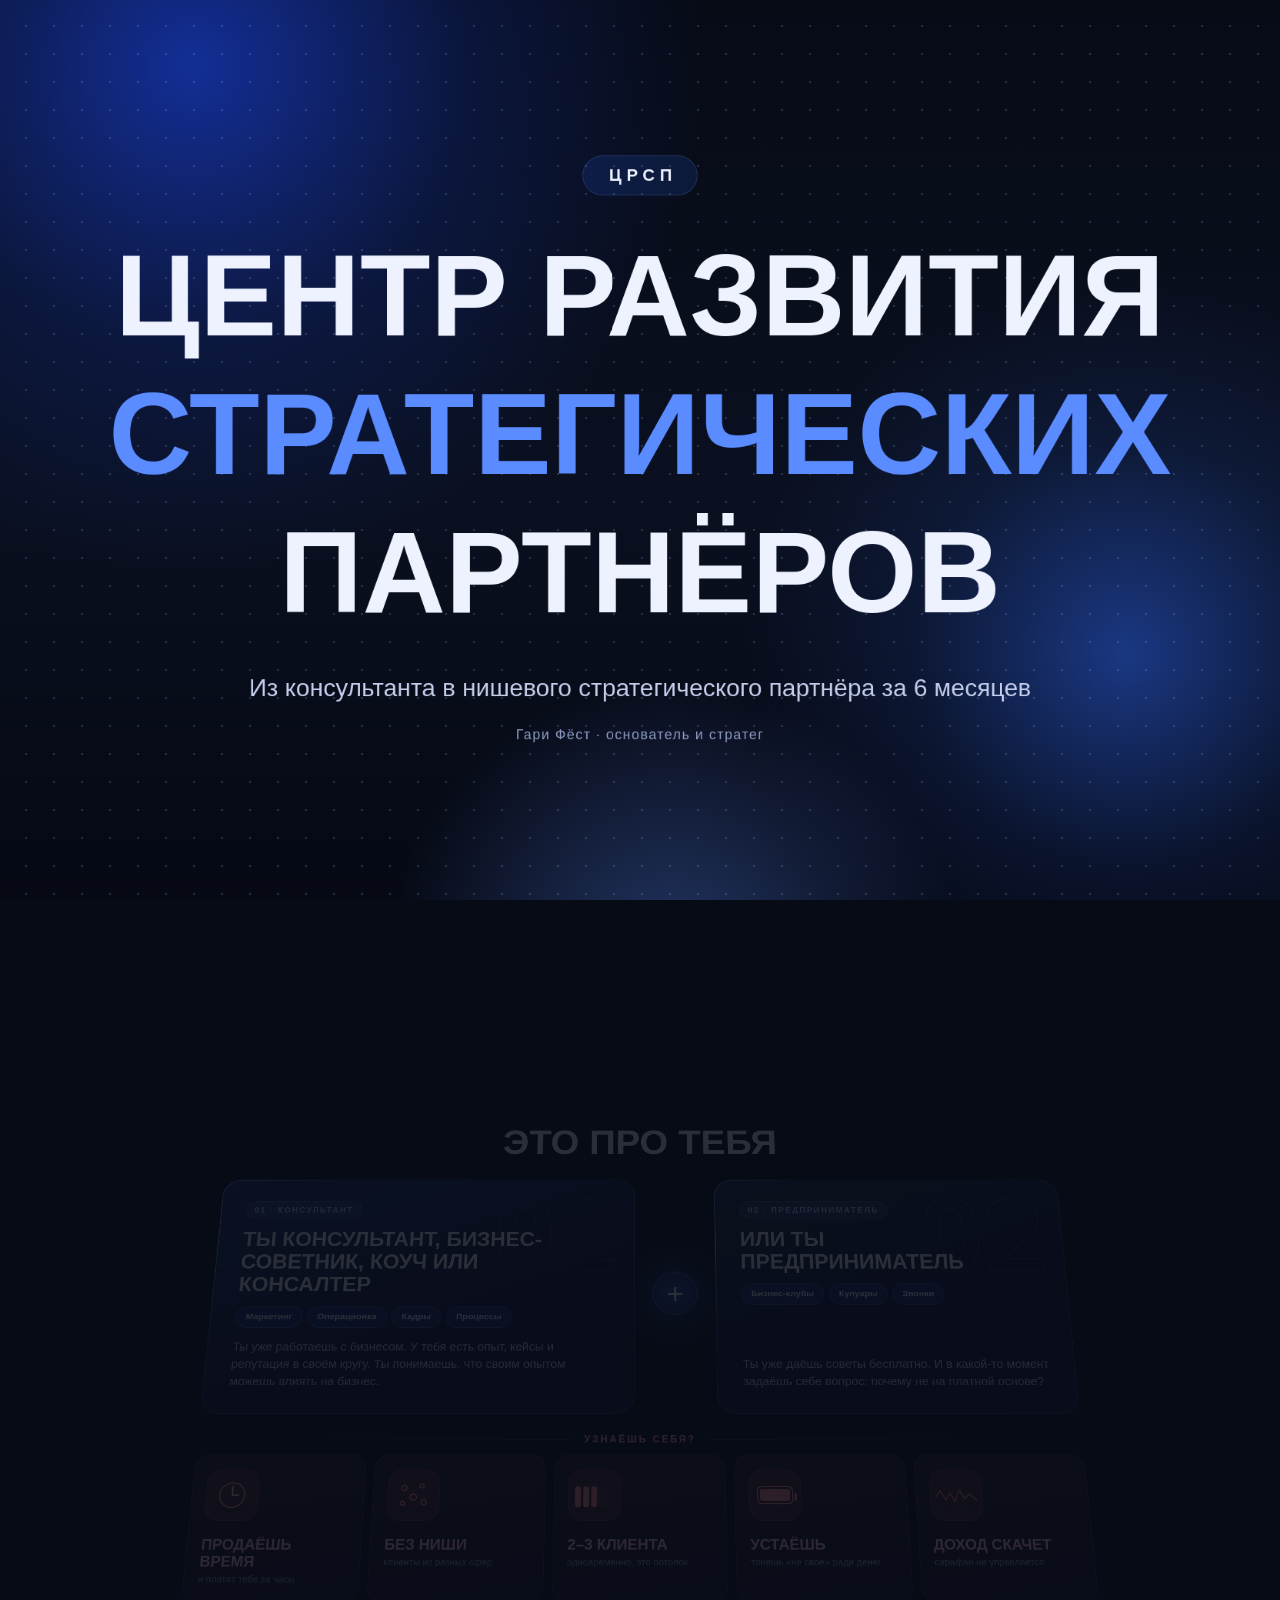
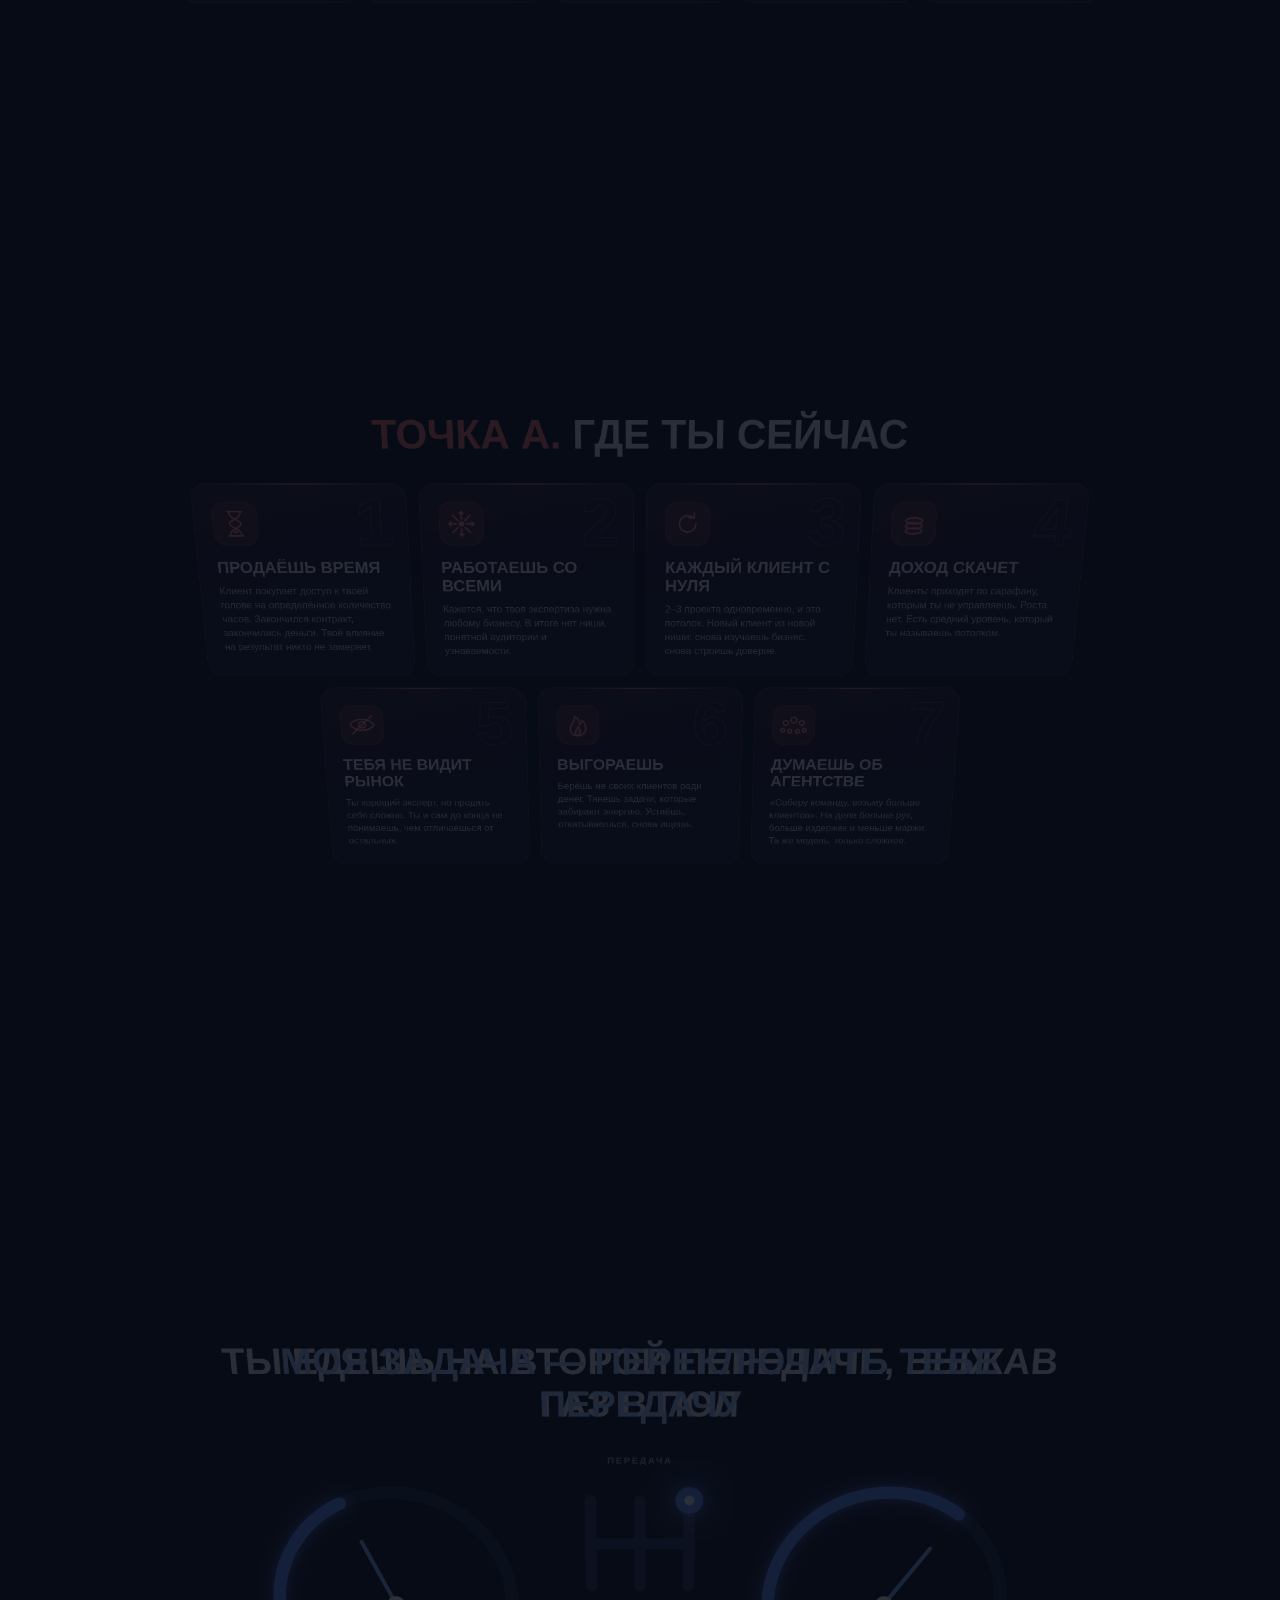
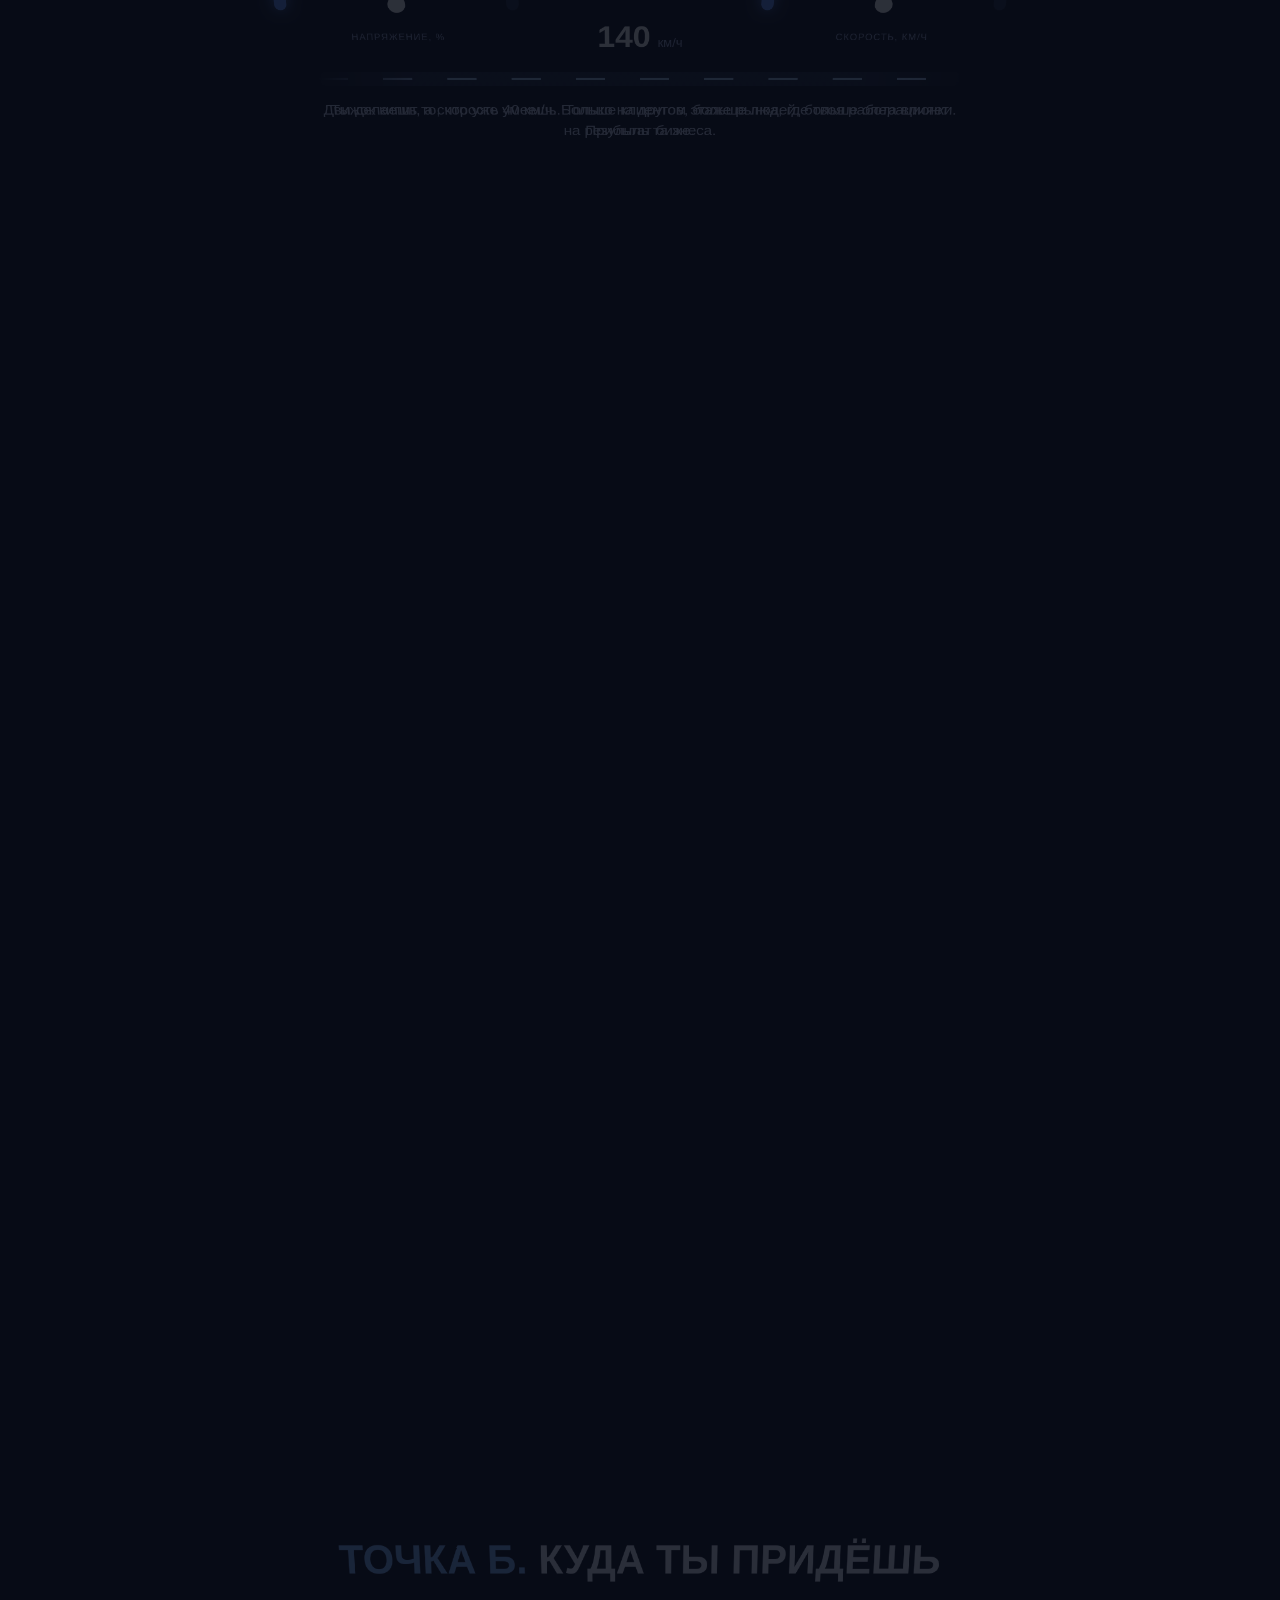
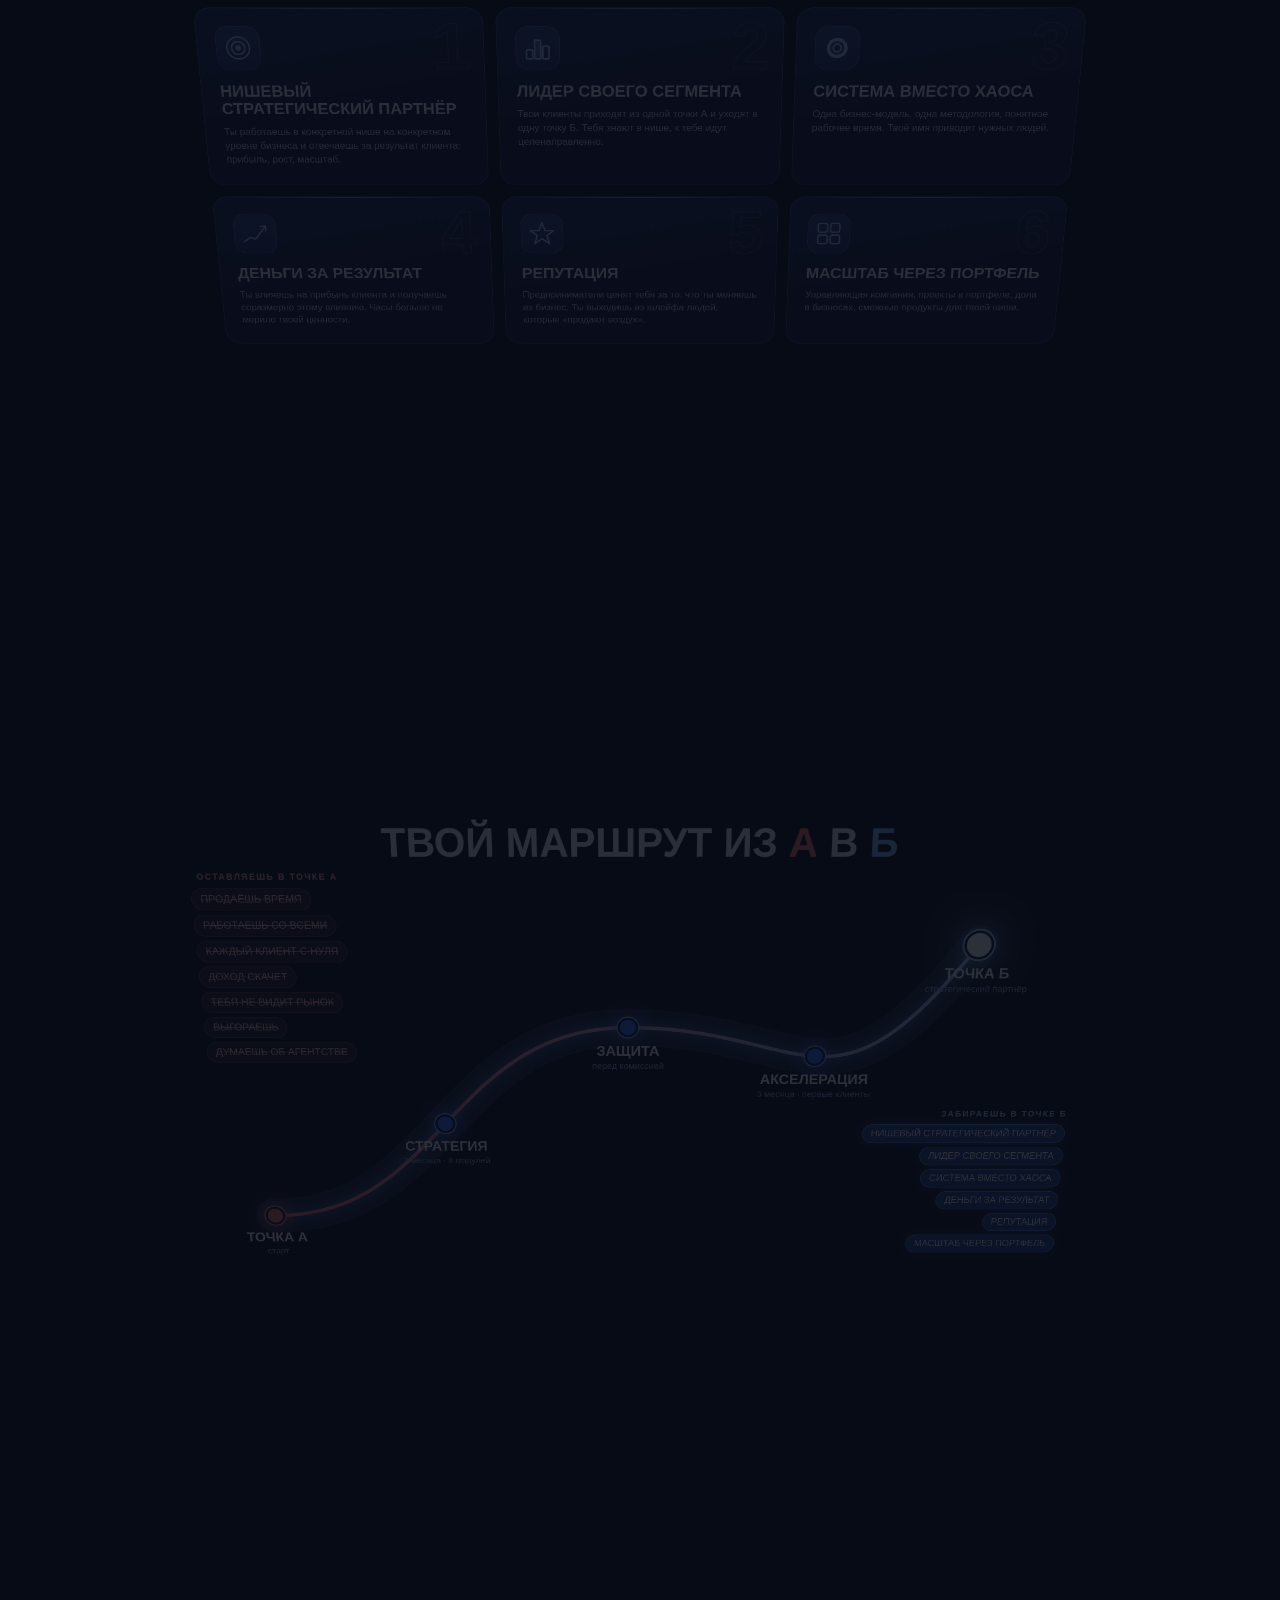
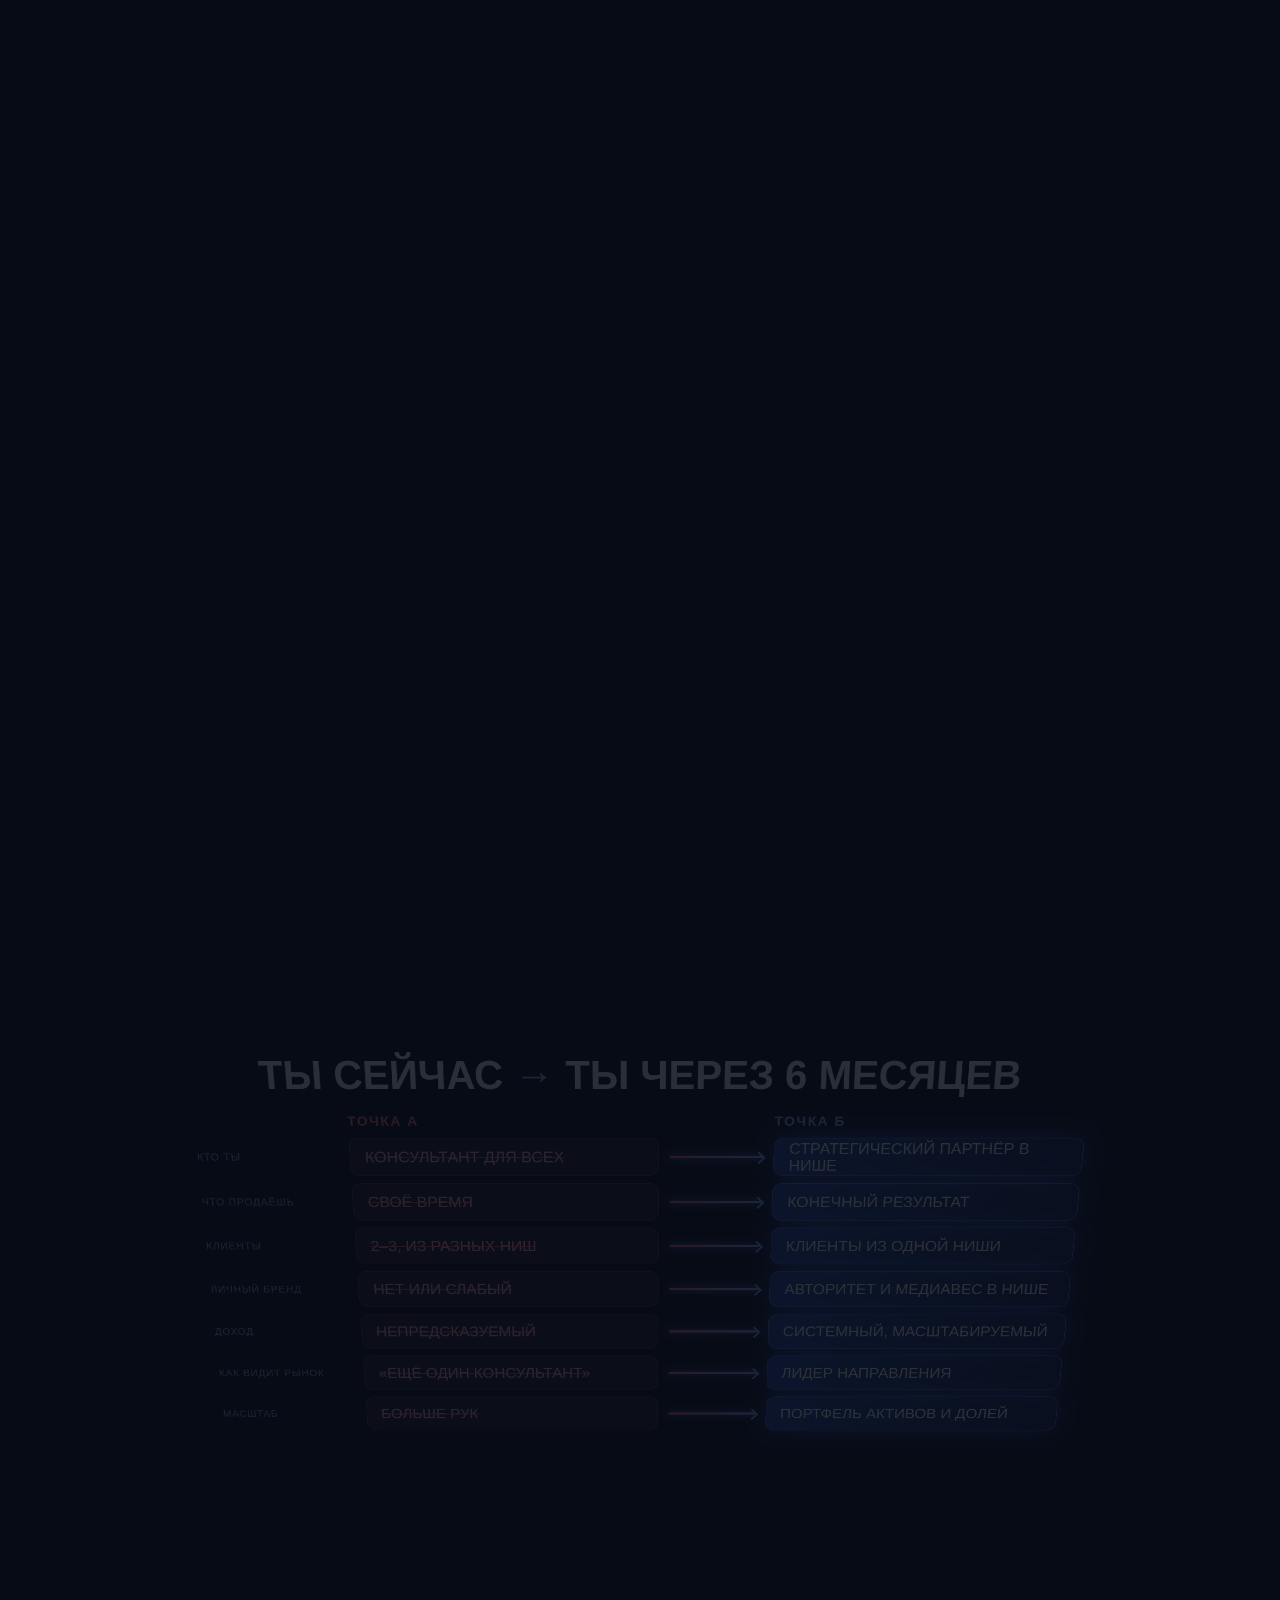
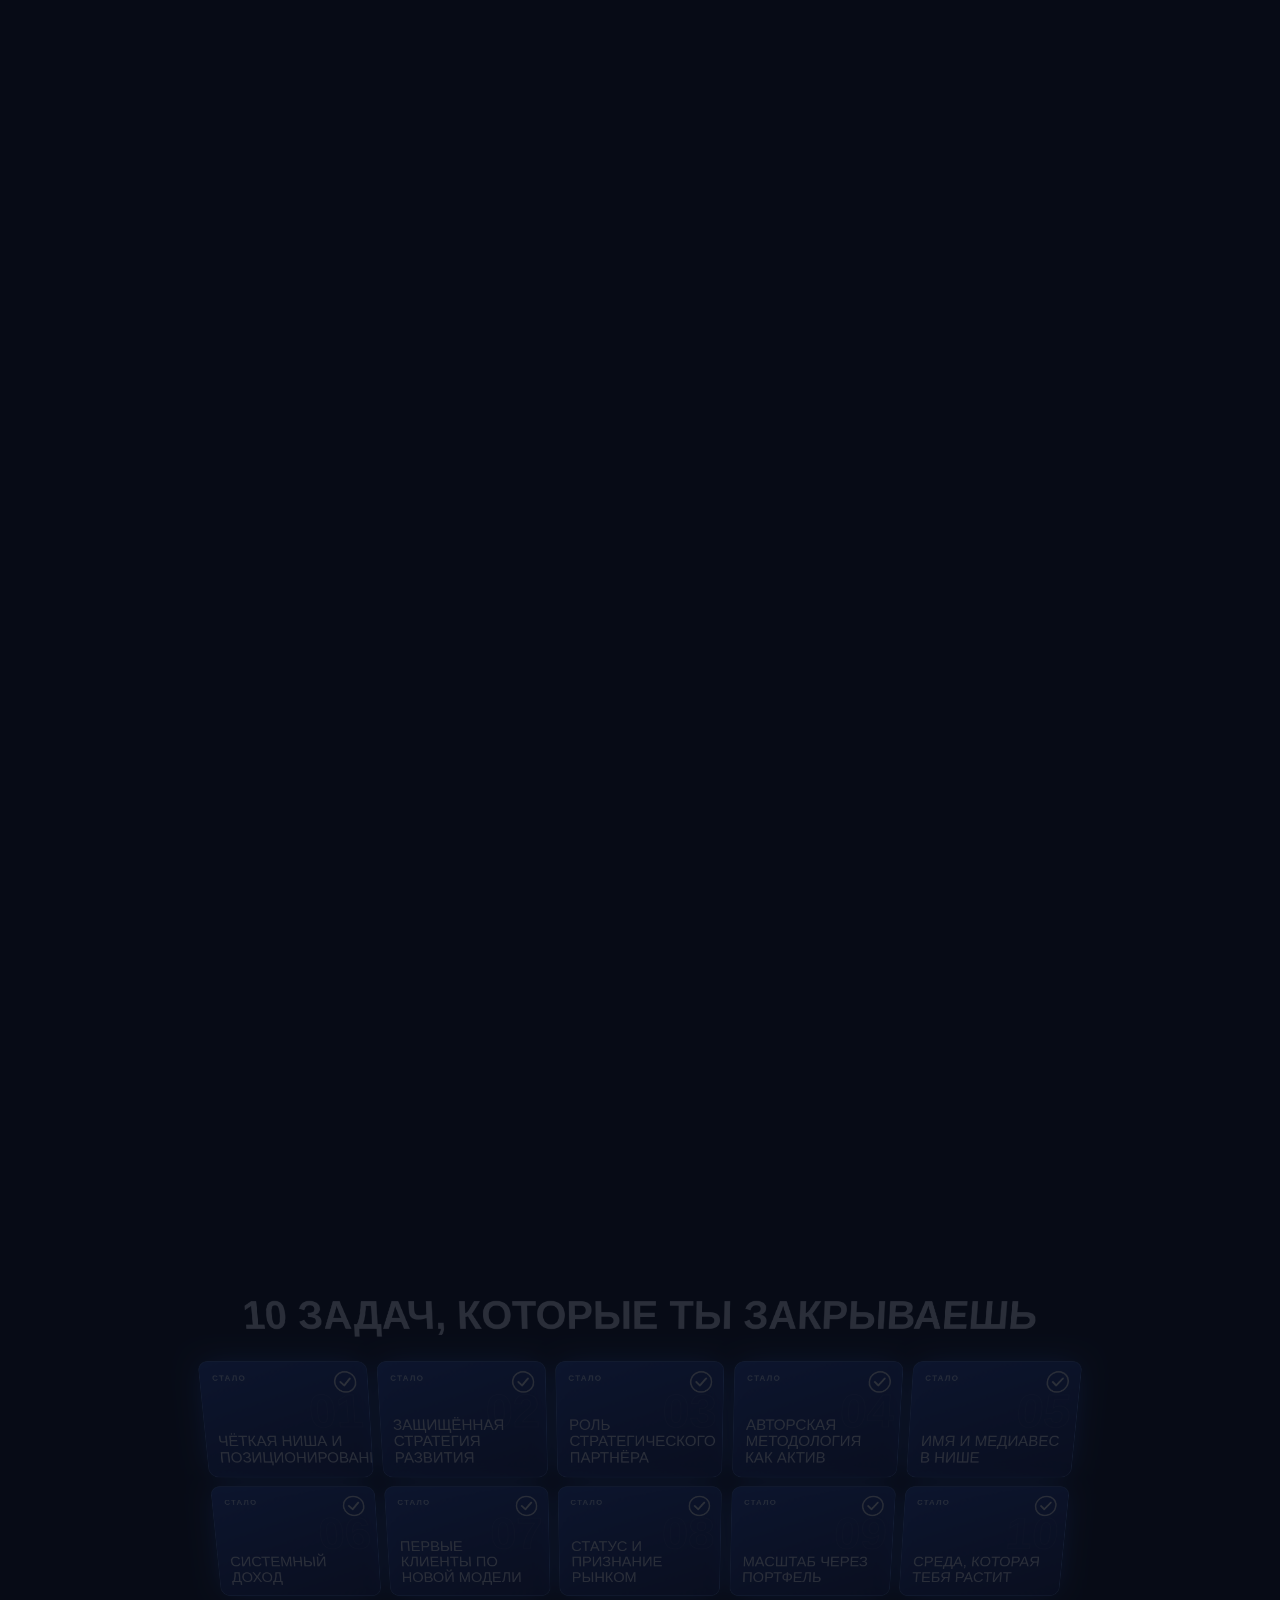
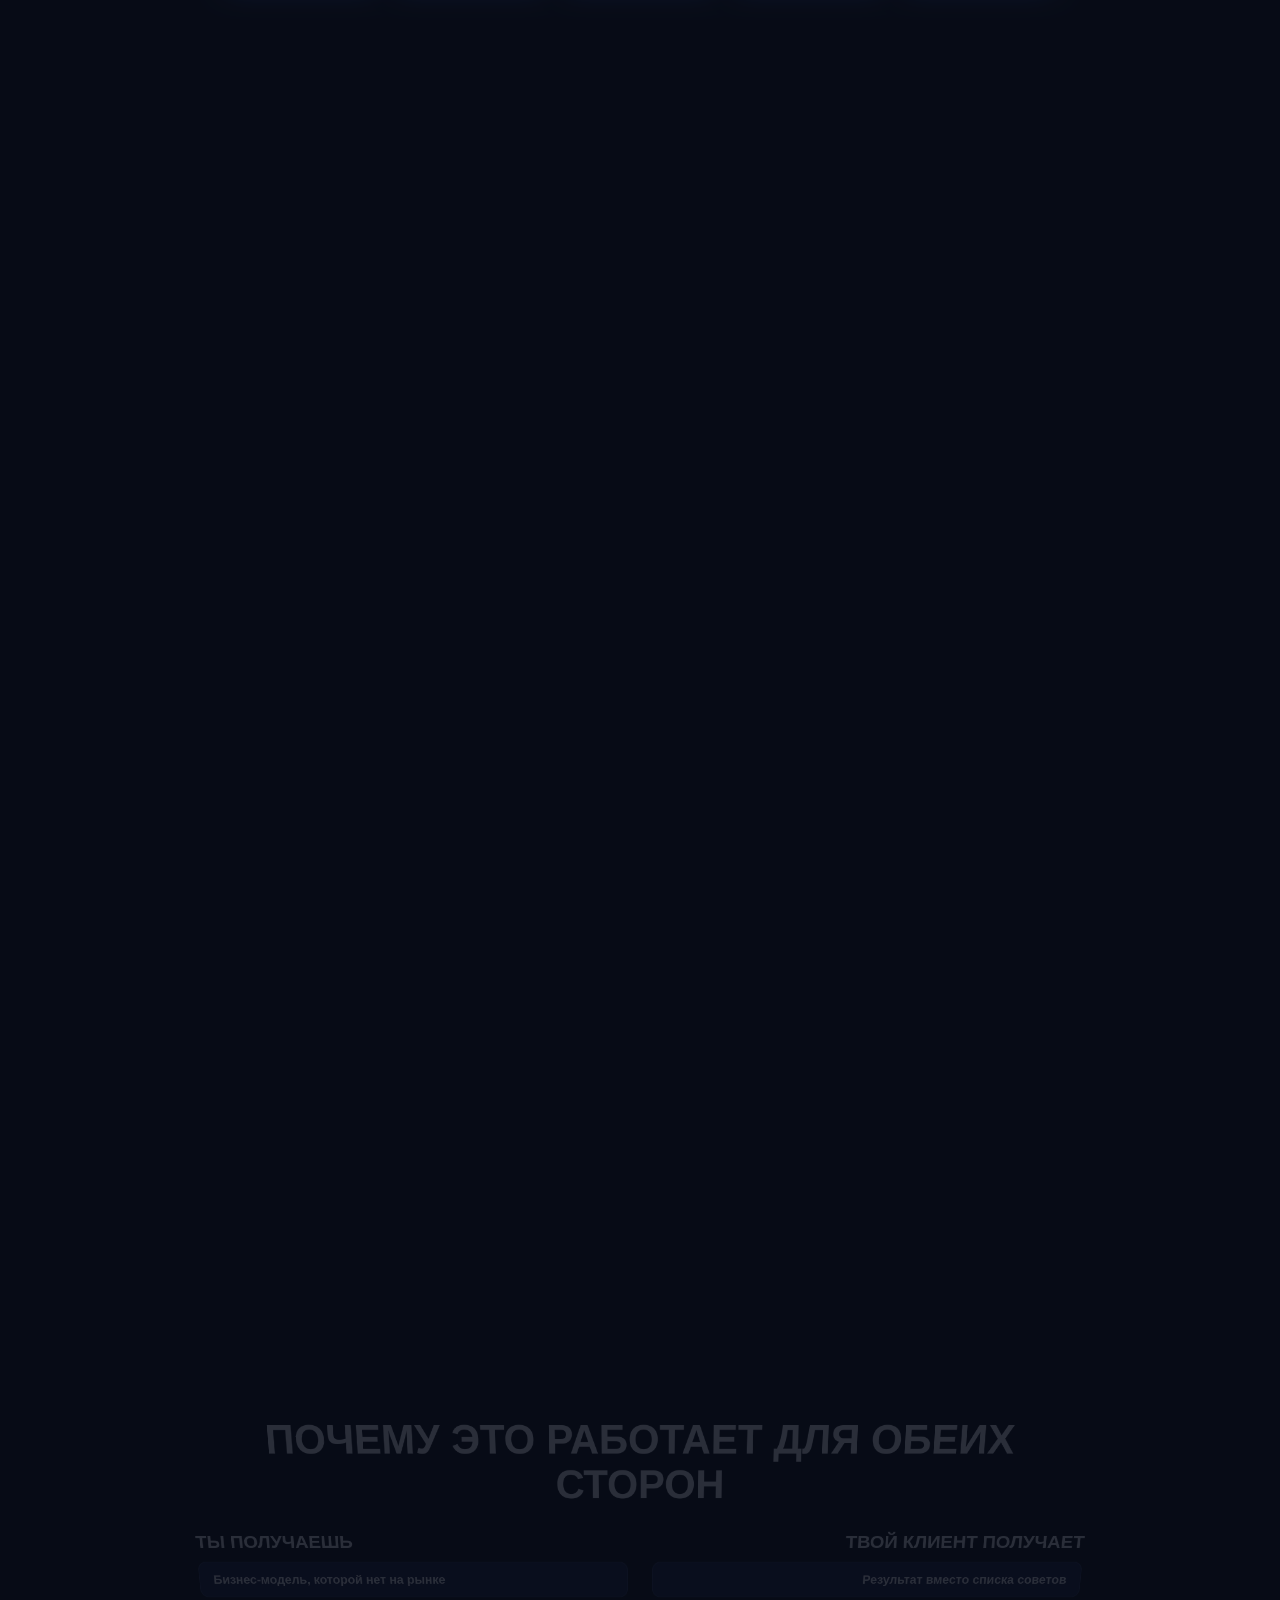
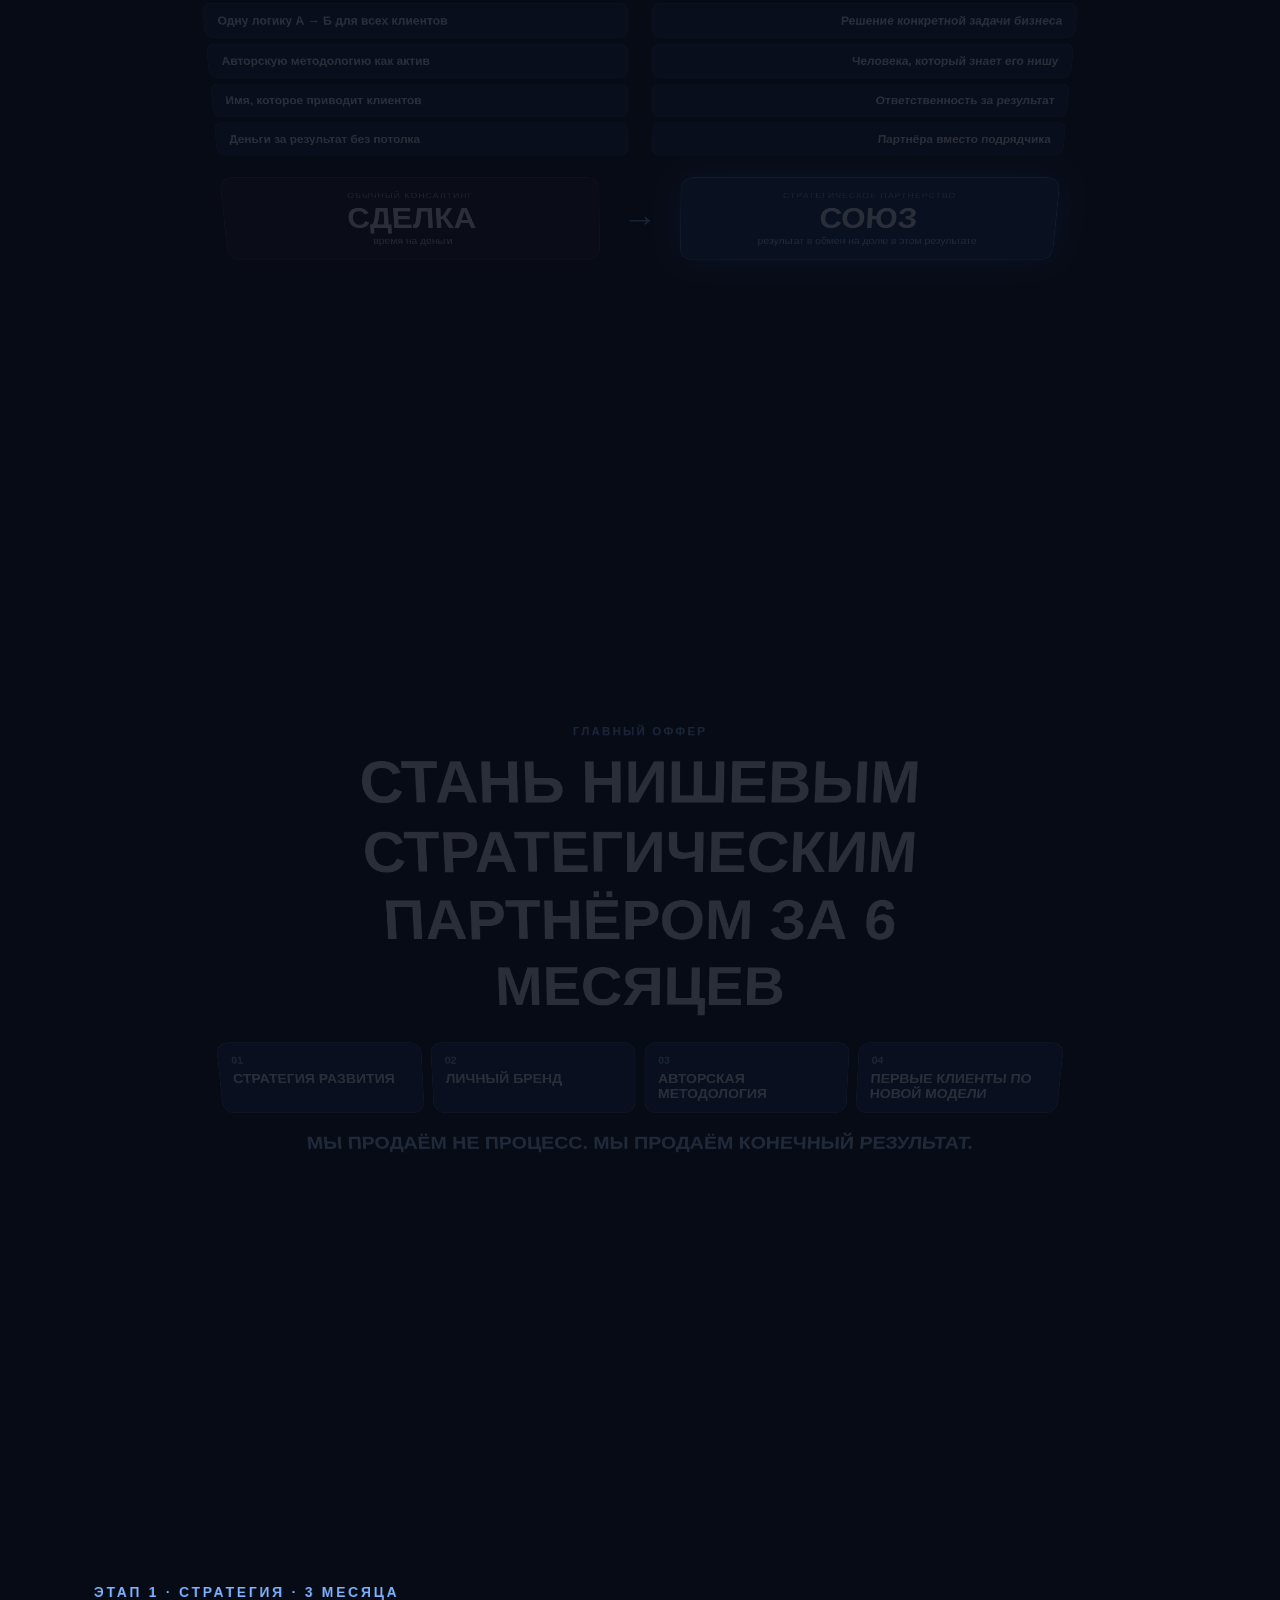
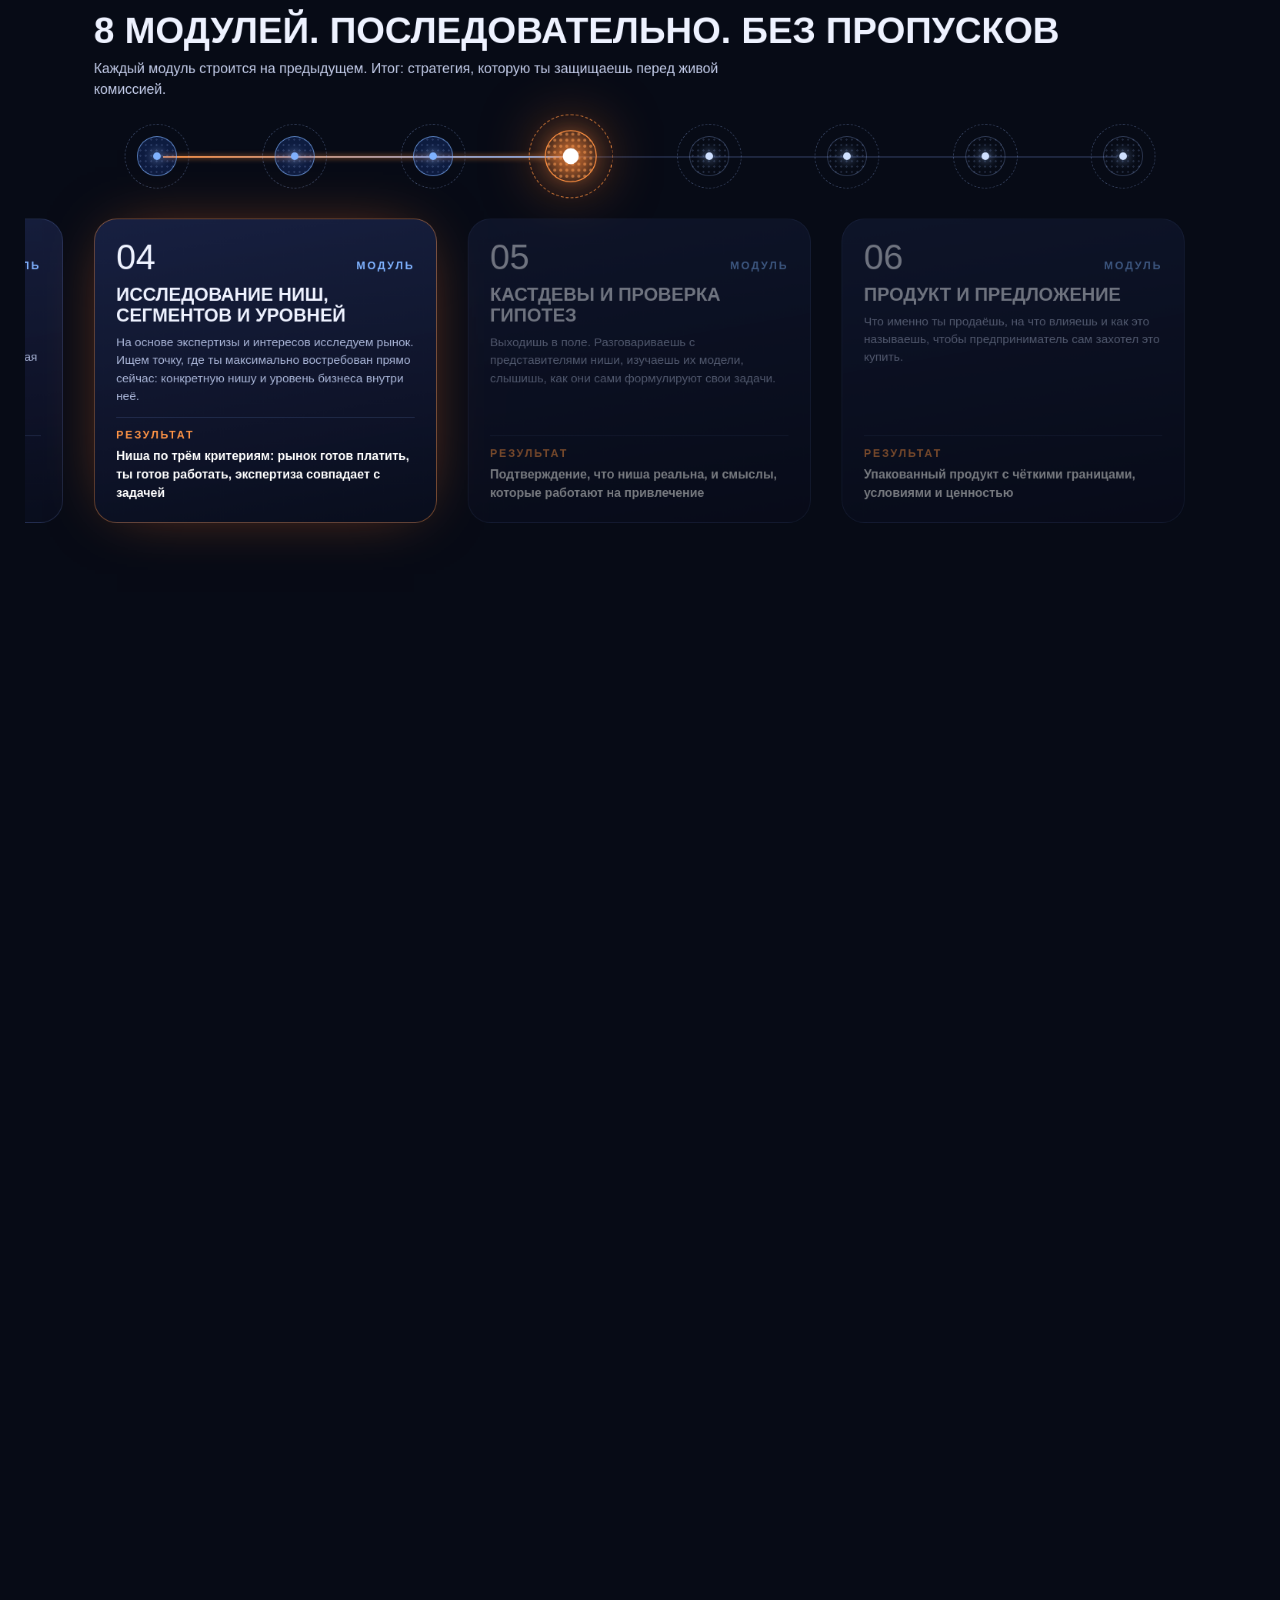
==== commit f0978fe0: "Security (CSP, referrer), perf (pause off-screen animations, rAF scroll), Ё line-height fixes Co-Aut" ====
--- a/index.html
+++ b/index.html
@@ -5,11 +5,13 @@
 <meta name="viewport" content="width=device-width,initial-scale=1">
 <title>ЦРСП — Центр развития стратегических партнёров</title>
 <meta name="robots" content="noindex">
+<meta http-equiv="Content-Security-Policy" content="default-src 'none'; script-src 'self'; style-src 'self' 'unsafe-inline' https://fonts.googleapis.com; font-src https://fonts.gstatic.com; img-src 'self' data:; connect-src 'self'; base-uri 'none'; form-action 'none'">
+<meta name="referrer" content="no-referrer">
 <link rel="icon" href="favicon.svg" type="image/svg+xml">
 <link rel="preconnect" href="https://fonts.googleapis.com">
 <link rel="preconnect" href="https://fonts.gstatic.com" crossorigin>
 <link href="https://fonts.googleapis.com/css2?family=Oswald:wght@300;500;600&family=Manrope:wght@400;500;600;700&display=swap" rel="stylesheet">
-<link rel="stylesheet" href="present.css?v=1795250634">
+<link rel="stylesheet" href="present.css?v=1795252000">
 </head>
 <body>
 <div class="space" aria-hidden="true">
@@ -285,6 +287,6 @@
 </div></div>
 </section>
 </main>
-<script src="present.js?v=1795250634"></script>
+<script src="present.js?v=1795252000"></script>
 </body>
 </html>
--- a/present.css
+++ b/present.css
@@ -41,7 +41,7 @@
 
 /* hero */
 .badge{display:inline-block;font:600 22px var(--h);letter-spacing:.3em;padding:12px 26px 12px 34px;border:1px solid var(--line);border-radius:999px;background:rgba(47,107,255,.14);margin-bottom:40px}
-h1{font:600 150px/1.12 var(--h);text-transform:uppercase}
+h1{font:600 150px/1.2 var(--h);text-transform:uppercase}
 h1 span{display:block}
 .lead{font-size:32px;color:#c4cdea;margin-top:36px}
 
@@ -173,7 +173,7 @@
 .union i{font-style:normal;font:300 60px var(--h);color:var(--cyan)}
 
 /* оффер */
-.big{font:600 96px/1.12 var(--h);text-transform:uppercase;max-width:1350px}
+.big{font:600 96px/1.2 var(--h);text-transform:uppercase;max-width:1350px}
 .four{display:grid;grid-template-columns:repeat(4,1fr);gap:16px;width:100%;margin-top:44px}
 .four div{padding:22px;border-radius:20px;border:1px solid rgba(127,178,255,.4);background:rgba(47,107,255,.2);font:600 24px/1.14 var(--h);text-transform:uppercase;text-align:left}
 .four b{display:block;color:var(--cyan);font-size:18px;margin-bottom:10px}
@@ -239,7 +239,7 @@
 /* финал */
 .from{font:500 80px/1.14 var(--h);text-transform:uppercase;color:var(--mut);text-decoration:line-through;text-decoration-color:var(--red);text-decoration-thickness:5px}
 .down{font-size:56px;color:var(--cyan);margin:10px 0}
-.to{font:600 130px/1.12 var(--h);text-transform:uppercase}
+.to{font:600 130px/1.22 var(--h);text-transform:uppercase}
 .fin .badge{margin:40px 0 0}
 
 /* ---------- портрет (телефон) ---------- */
@@ -629,3 +629,6 @@
 @keyframes scan{from{left:0}to{left:100%}}
 .wk{position:absolute;left:0;right:0;bottom:0;display:grid;grid-template-columns:repeat(4,1fr);font:600 12px var(--b);letter-spacing:.14em;color:var(--mut)}
 .ac2:nth-child(4) .tl4>i{display:none}.ac2:nth-child(4) .tl4l{height:6px;top:18px;border-radius:6px;background:linear-gradient(90deg,var(--blue),var(--ice),var(--blue));background-size:200% 100%;box-shadow:0 0 14px rgba(91,140,255,.8);animation:flowbar 2.4s linear infinite}@keyframes flowbar{to{background-position:-200% 0}}
+
+/* сцены вне экрана: бесконечные анимации на паузе */
+.sc.off *,.sc.off *::before,.sc.off *::after{animation-play-state:paused!important}
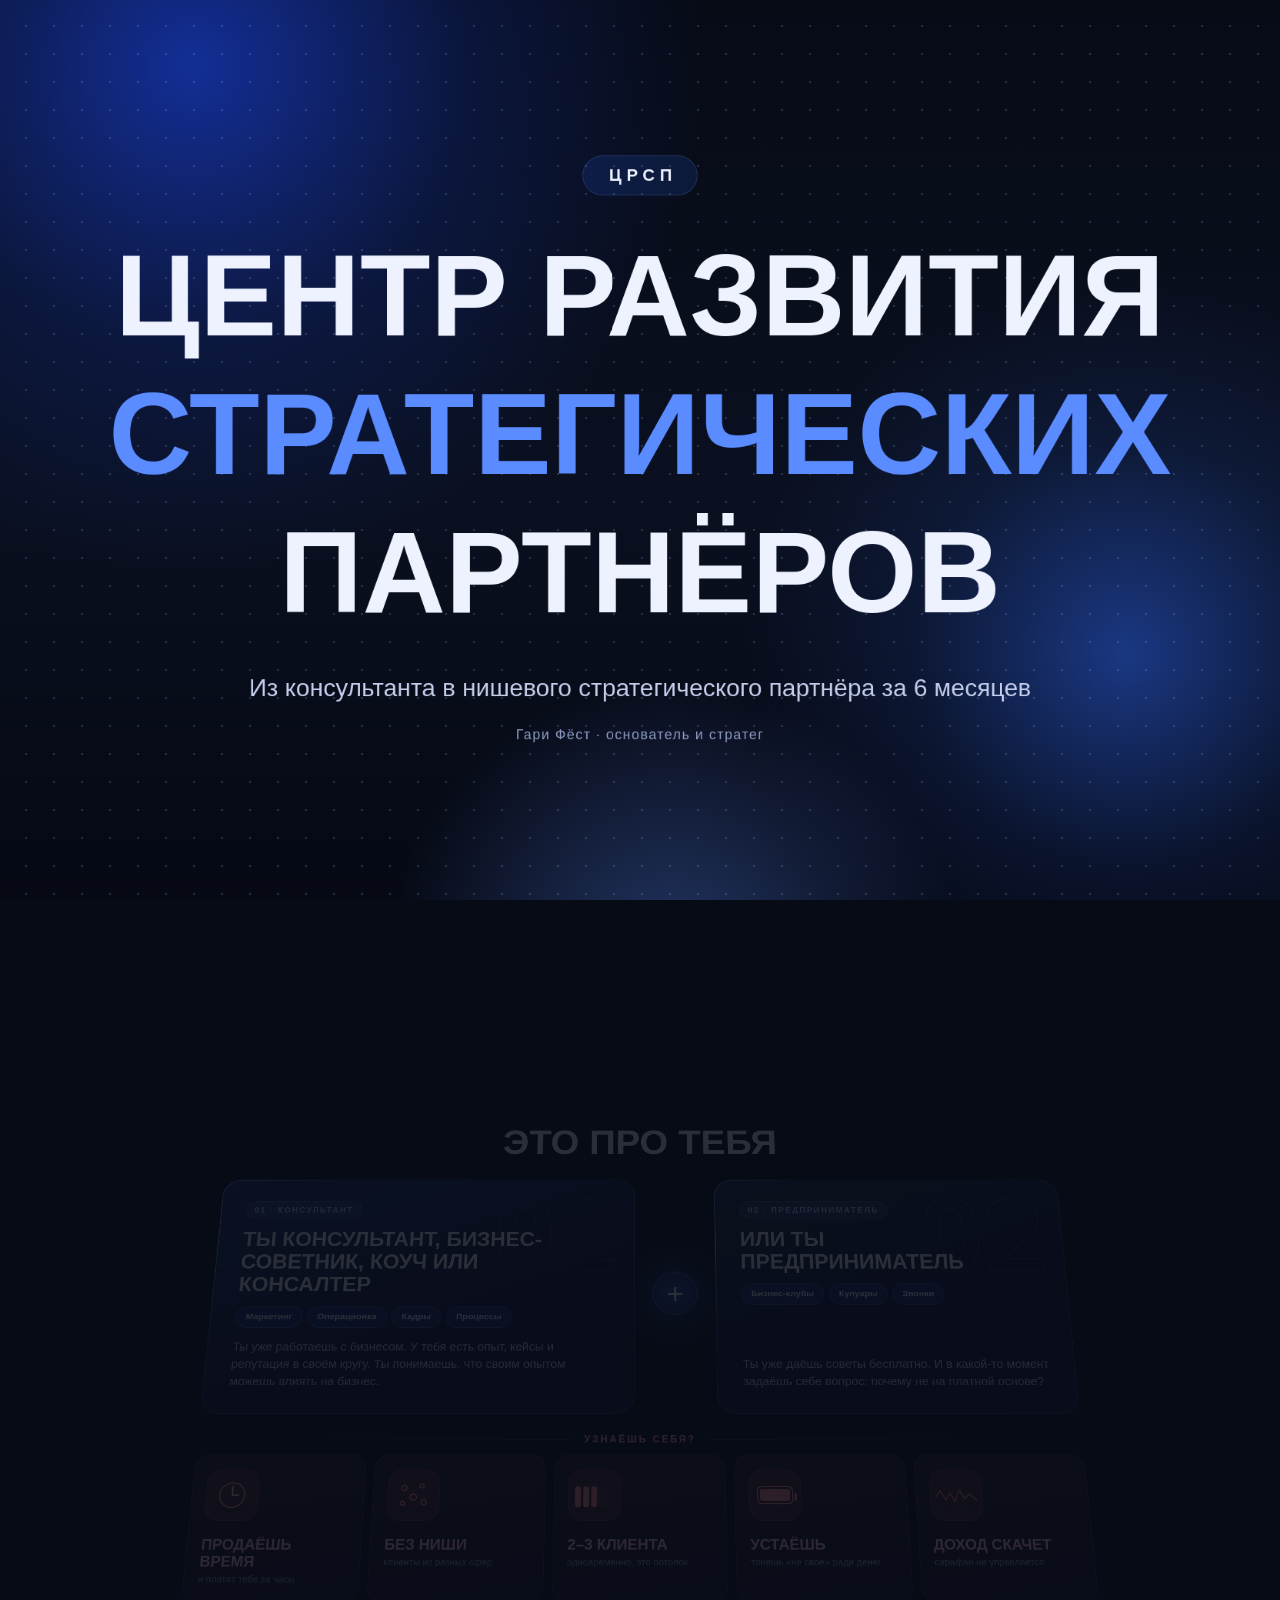
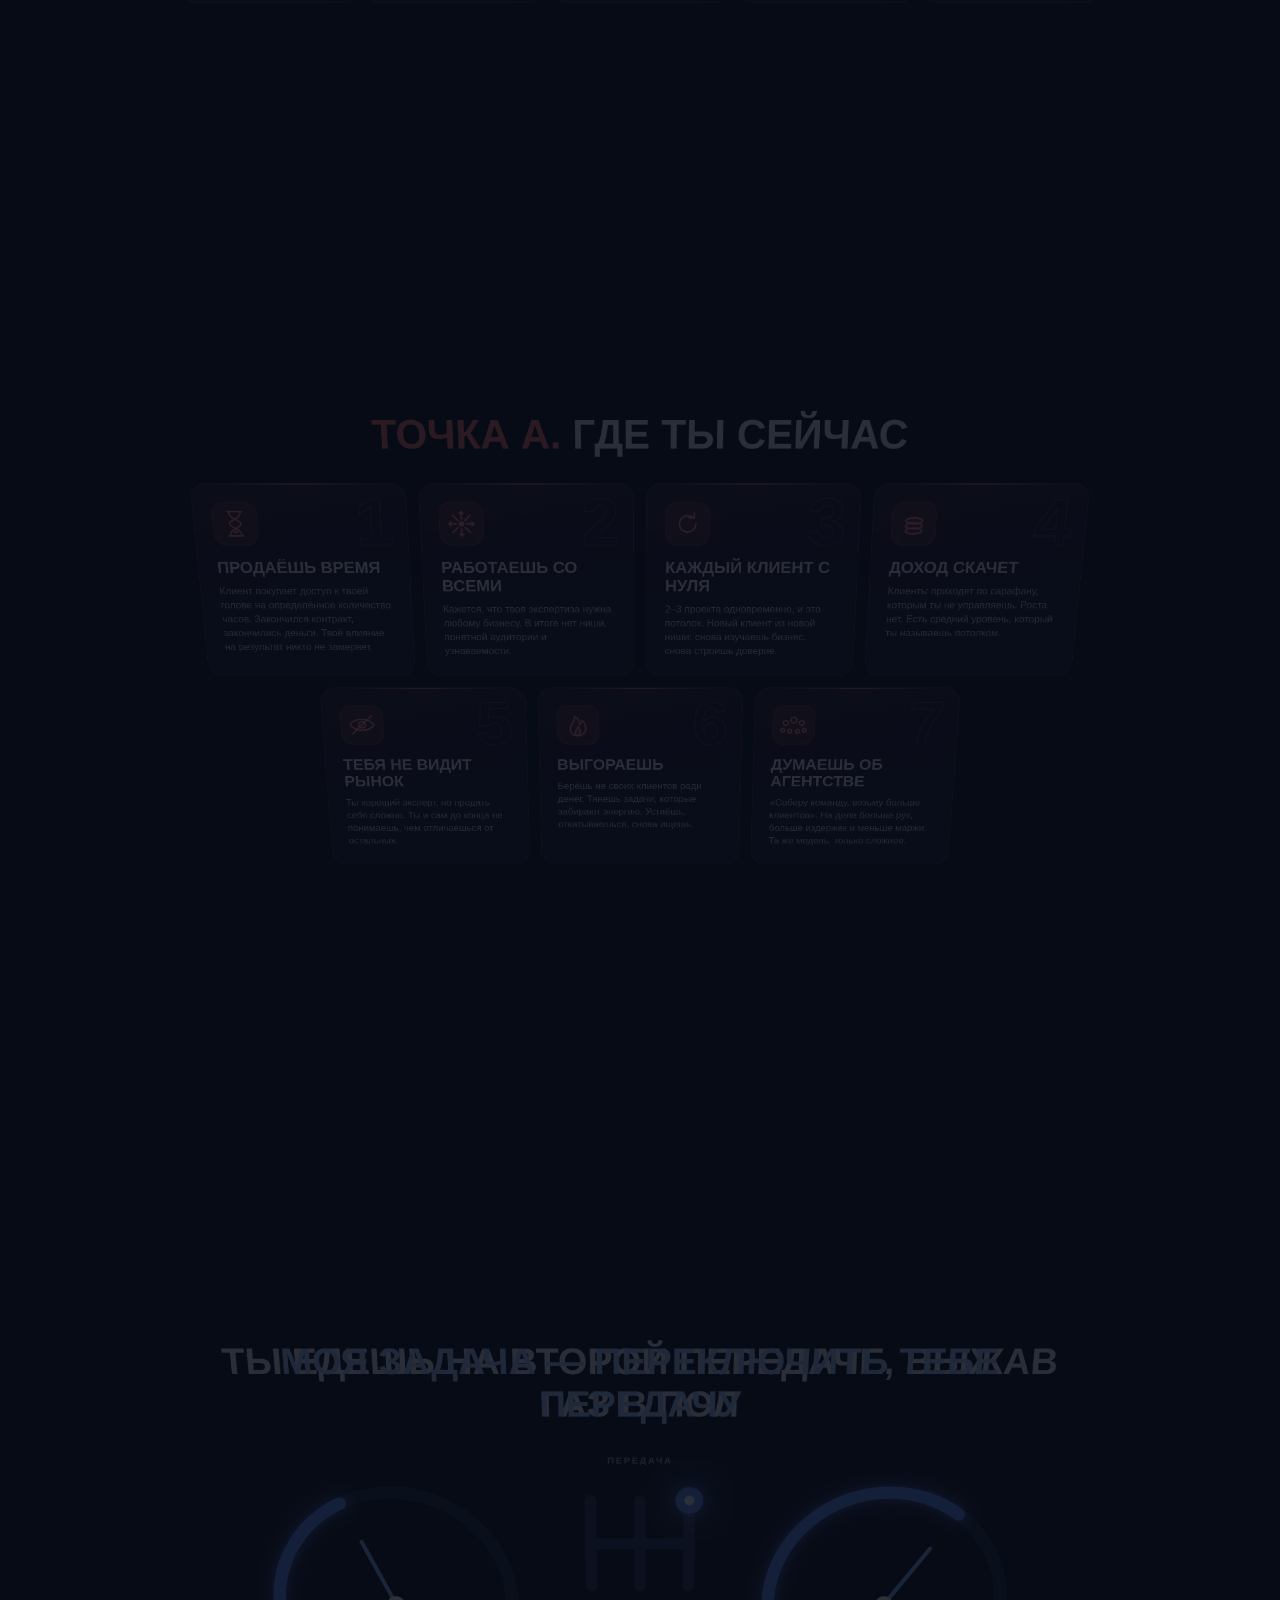
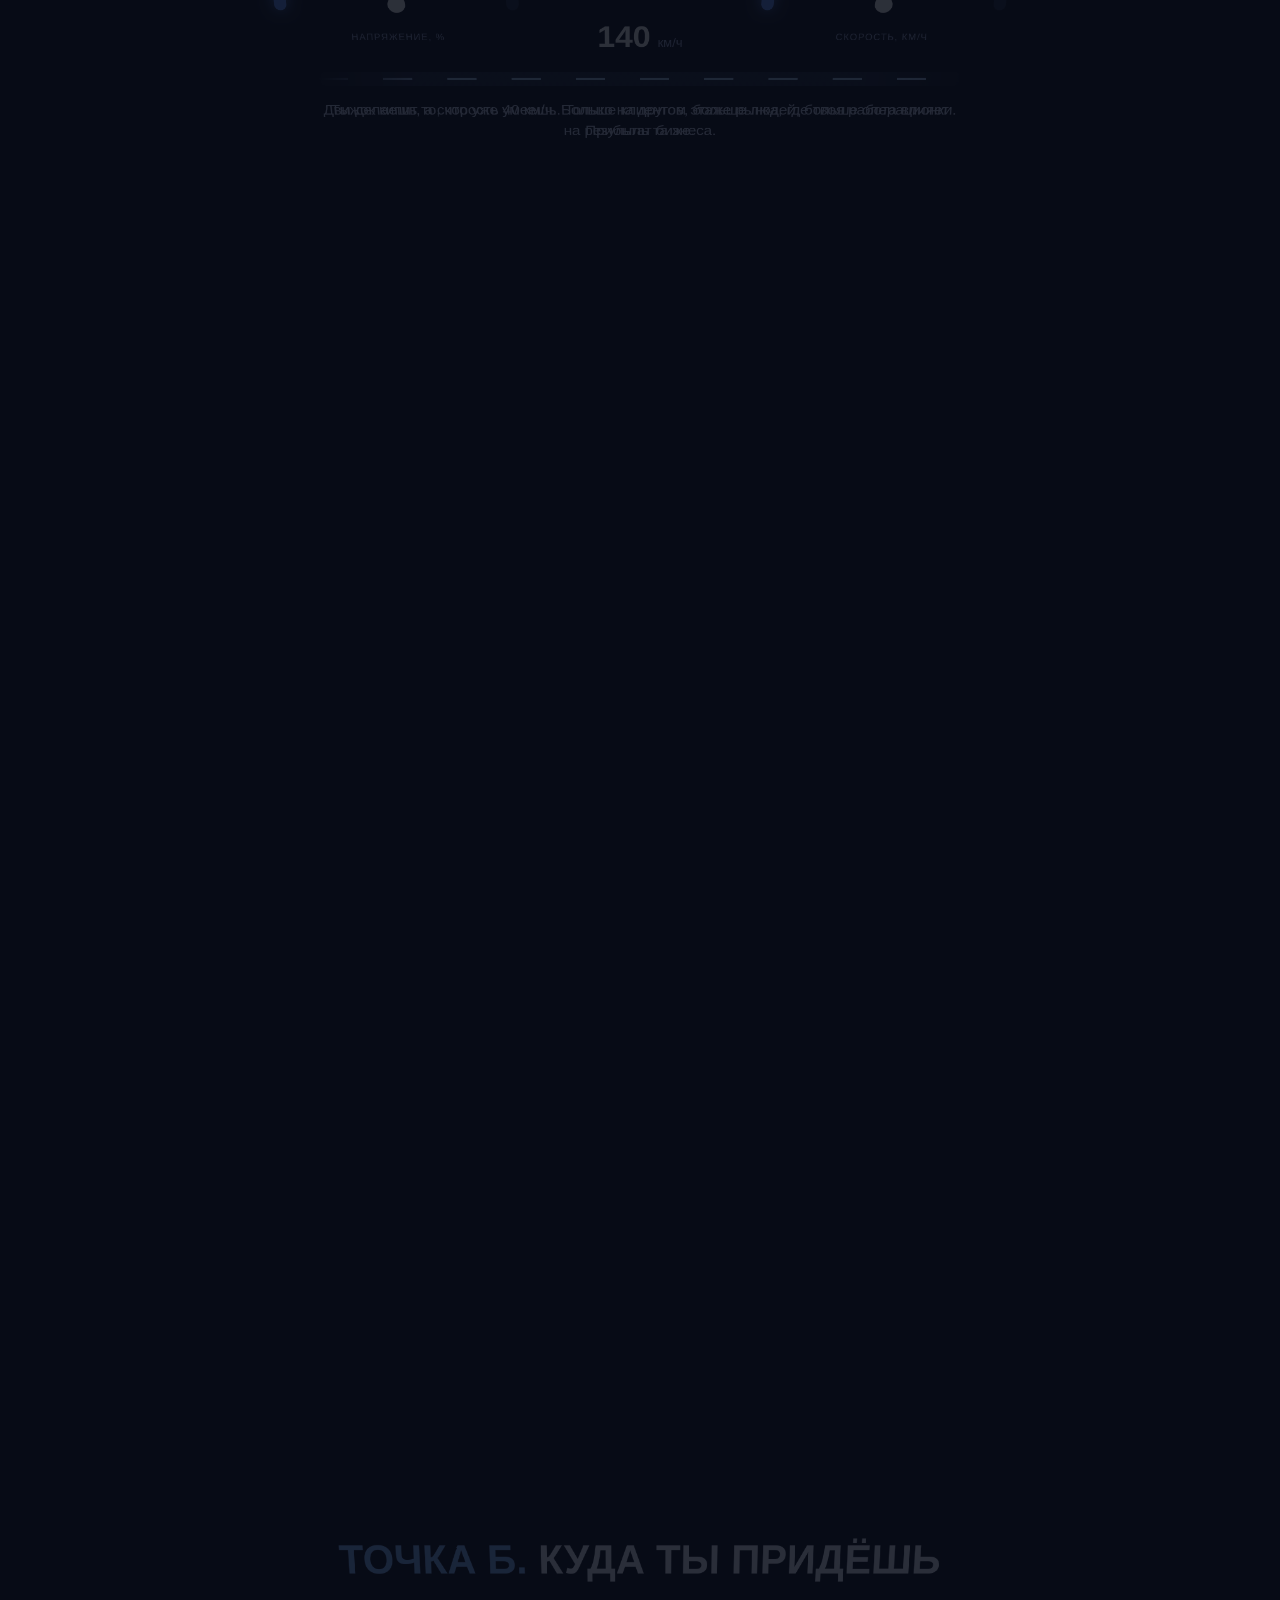
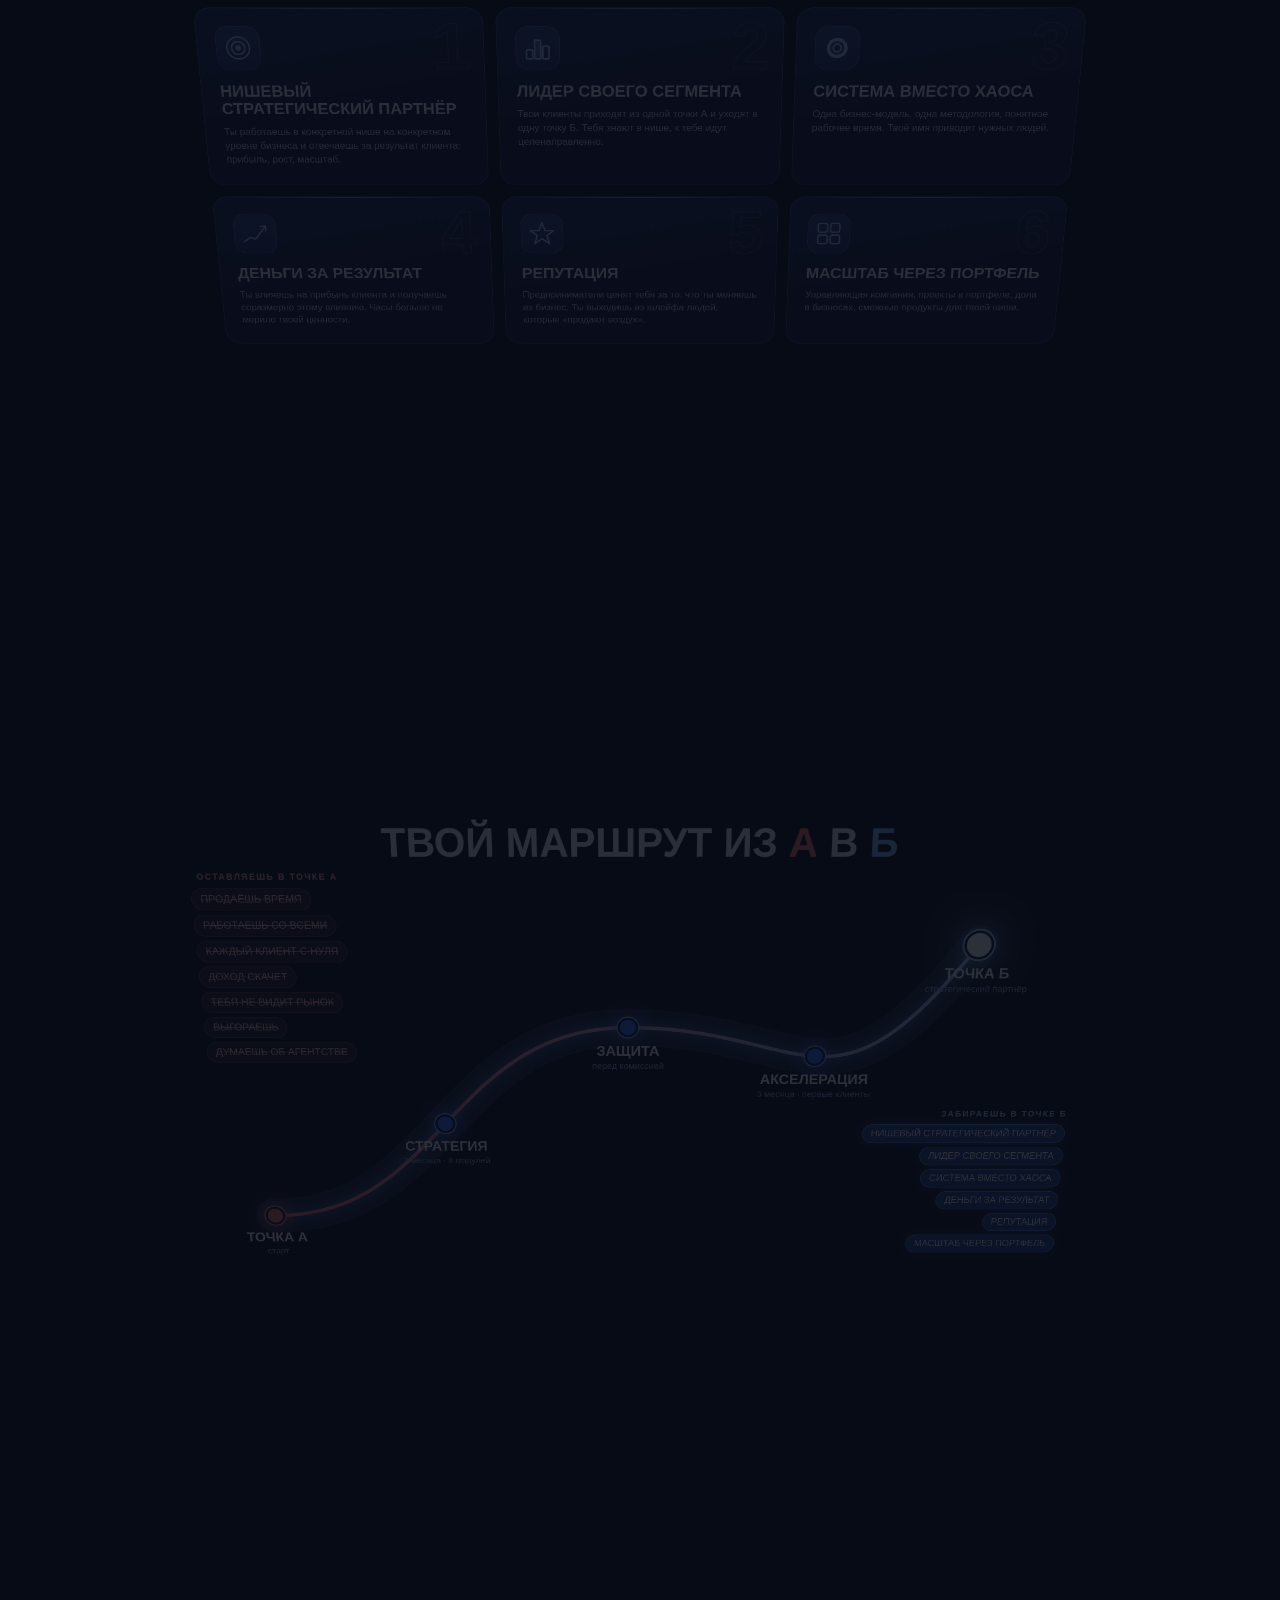
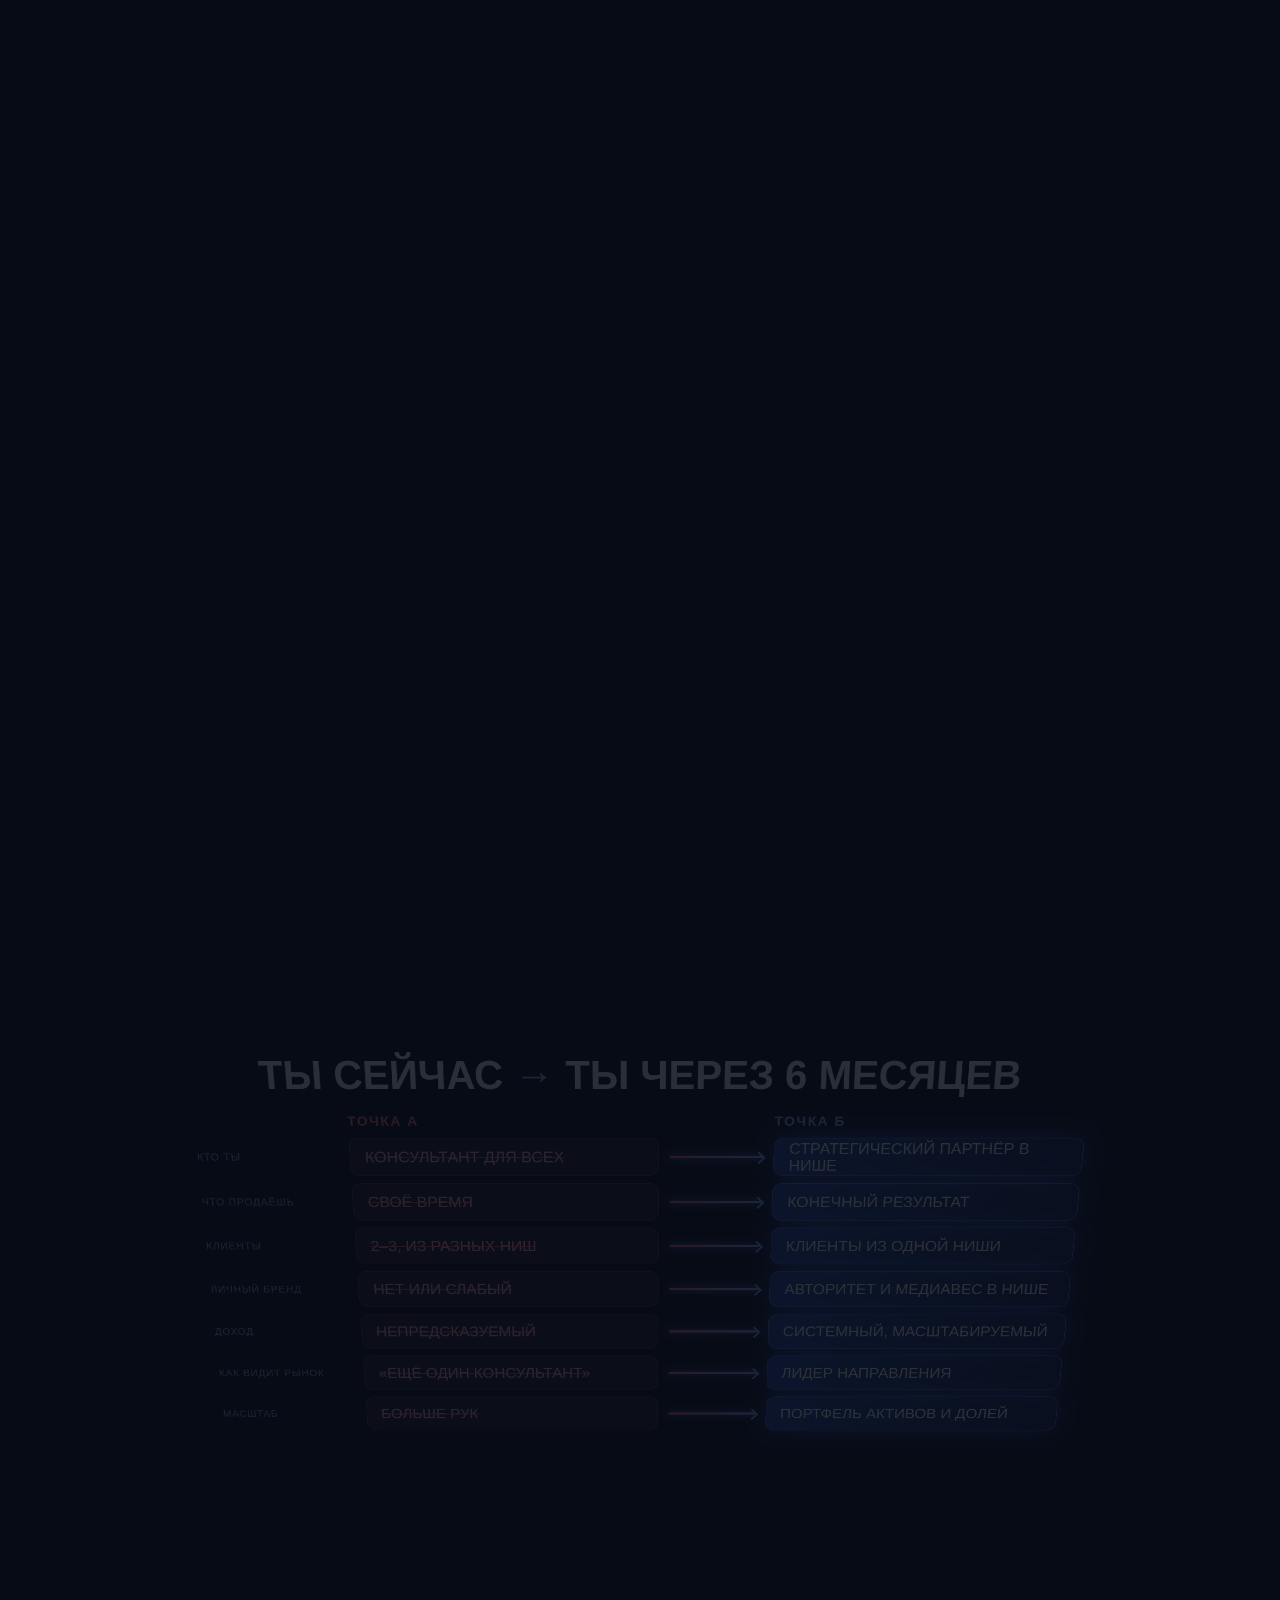
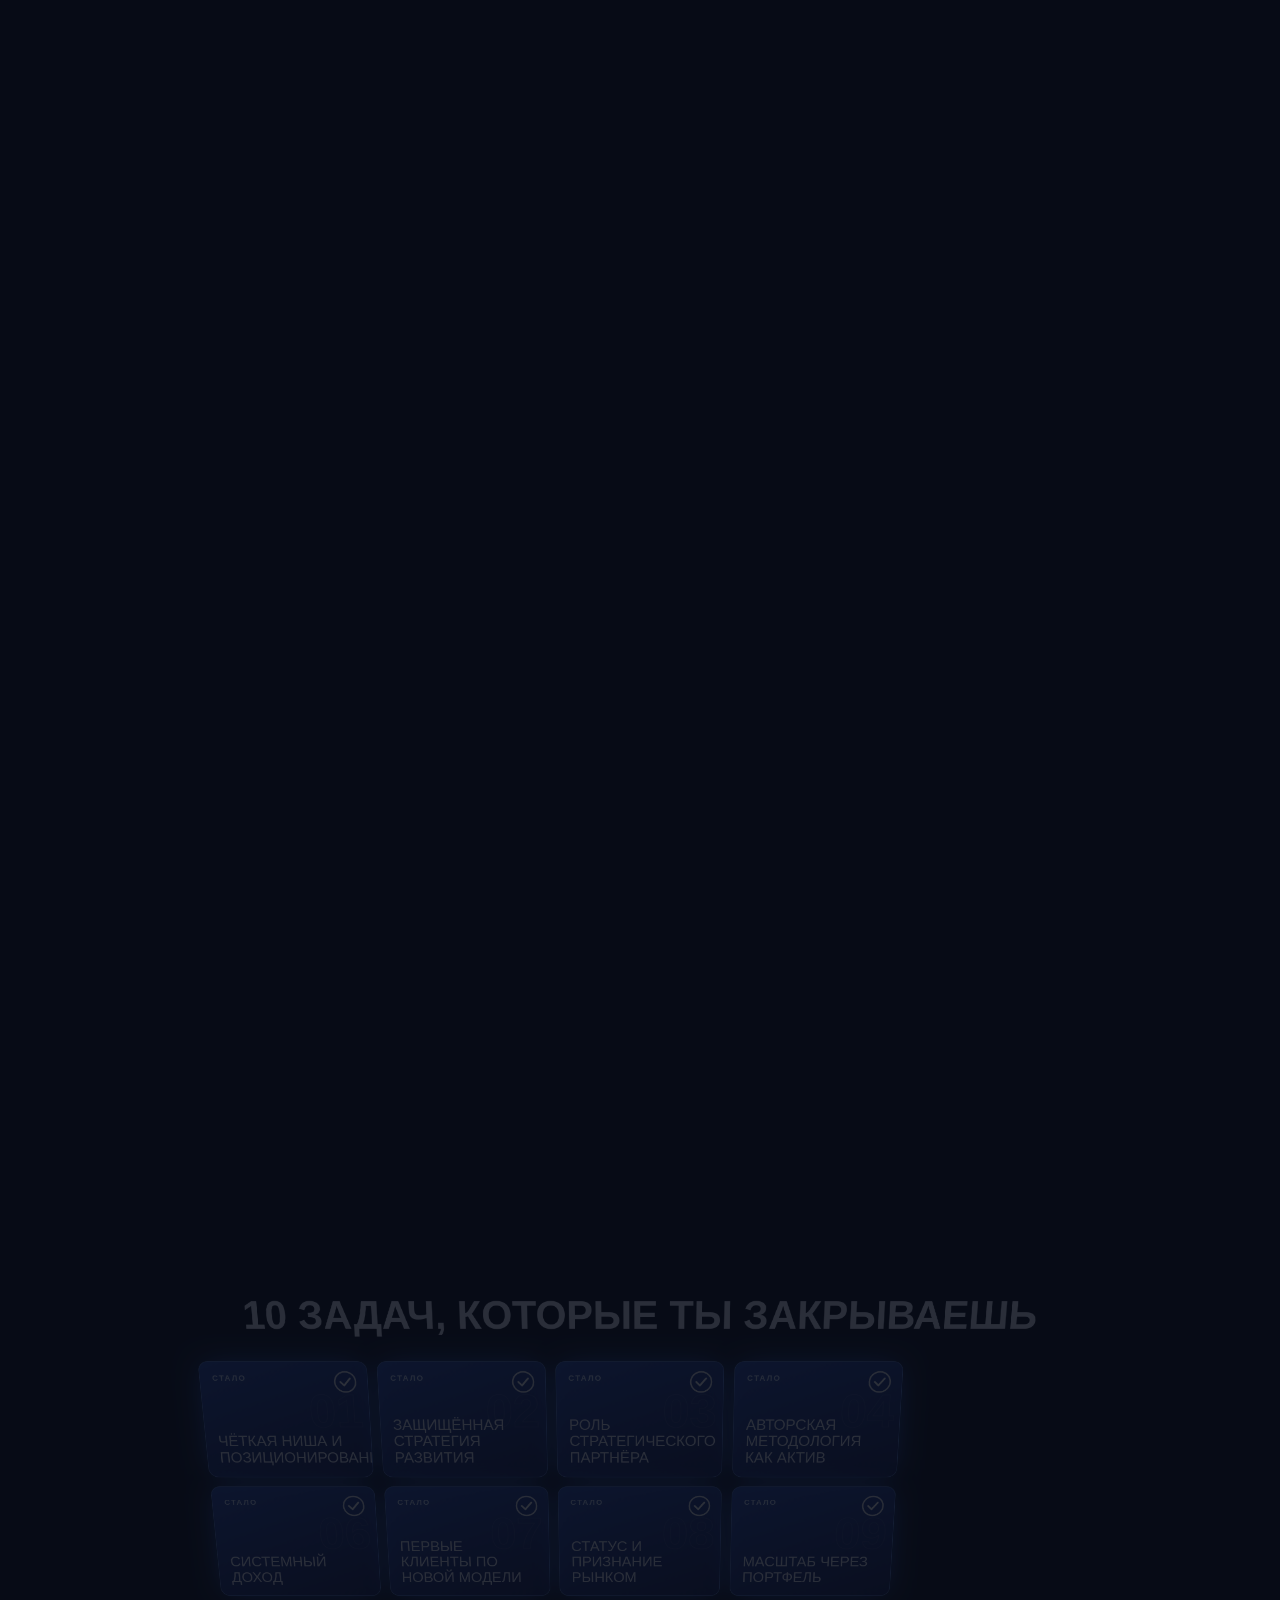
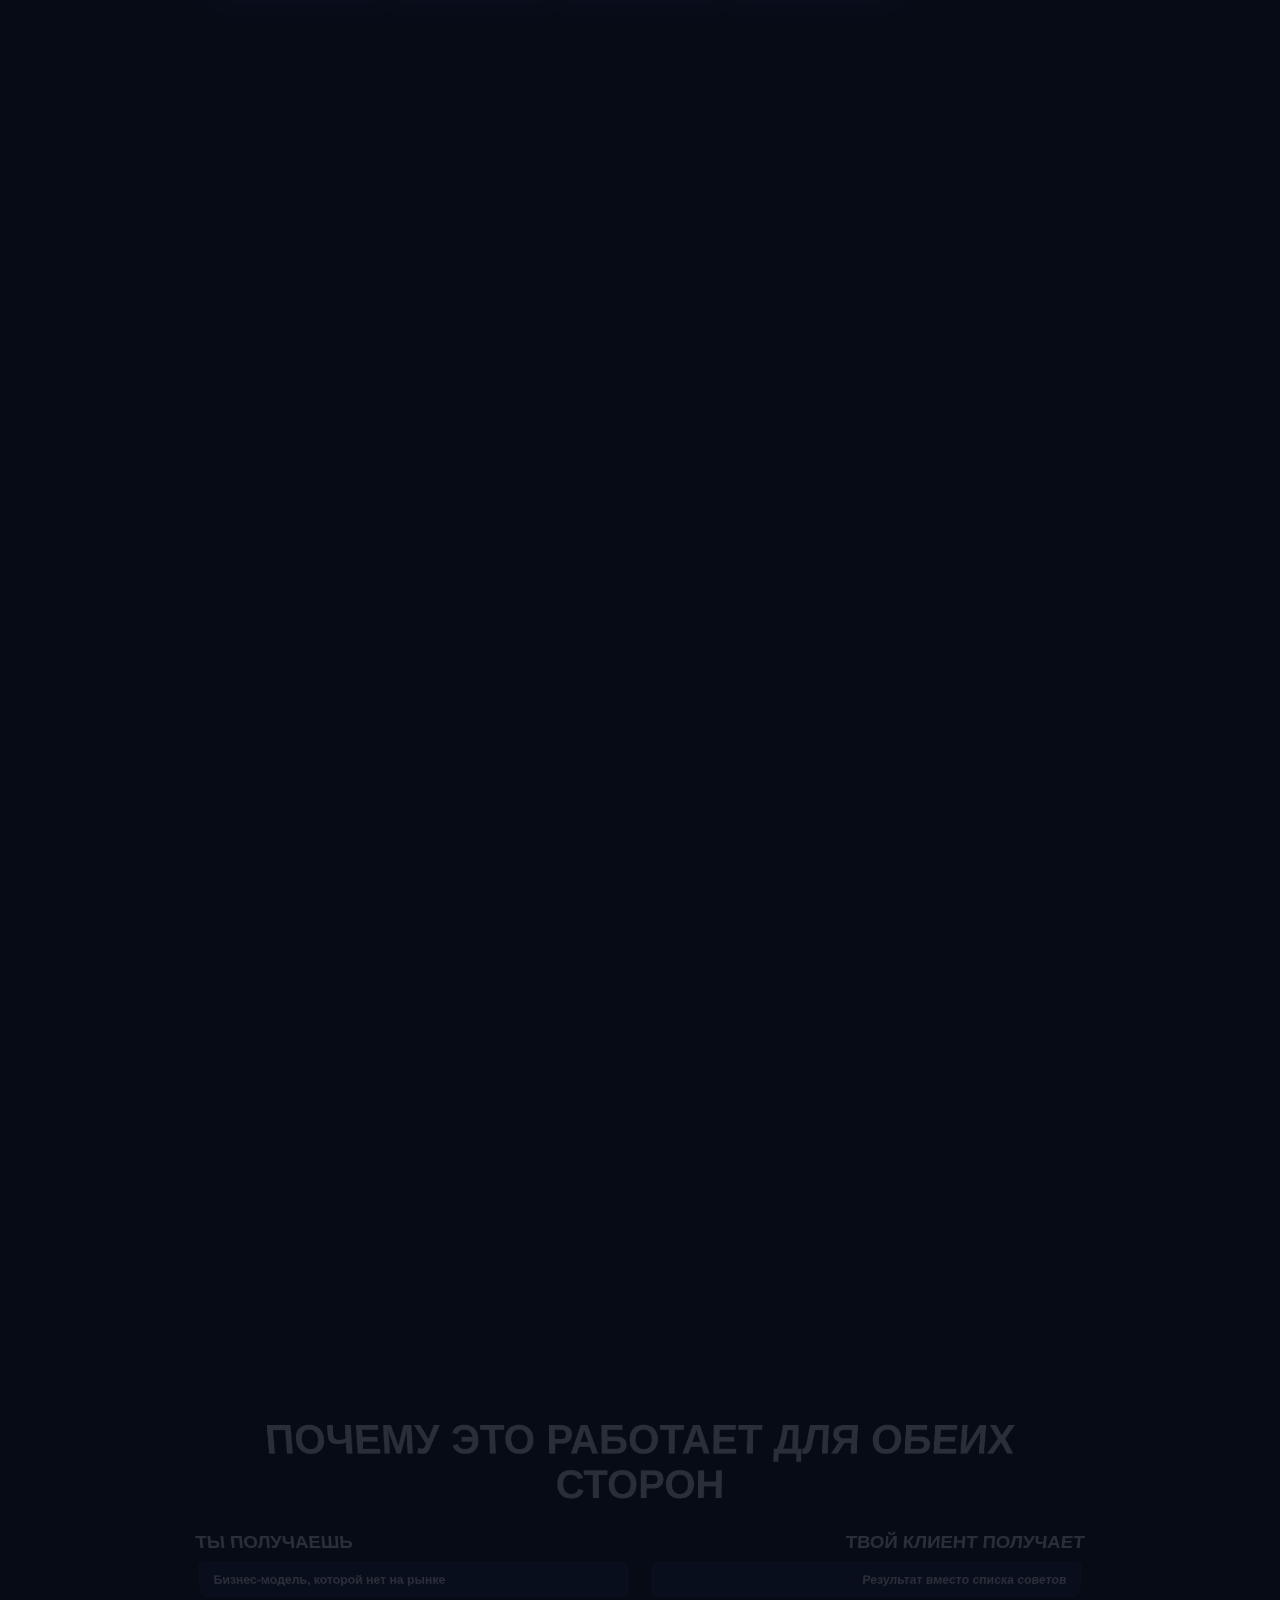
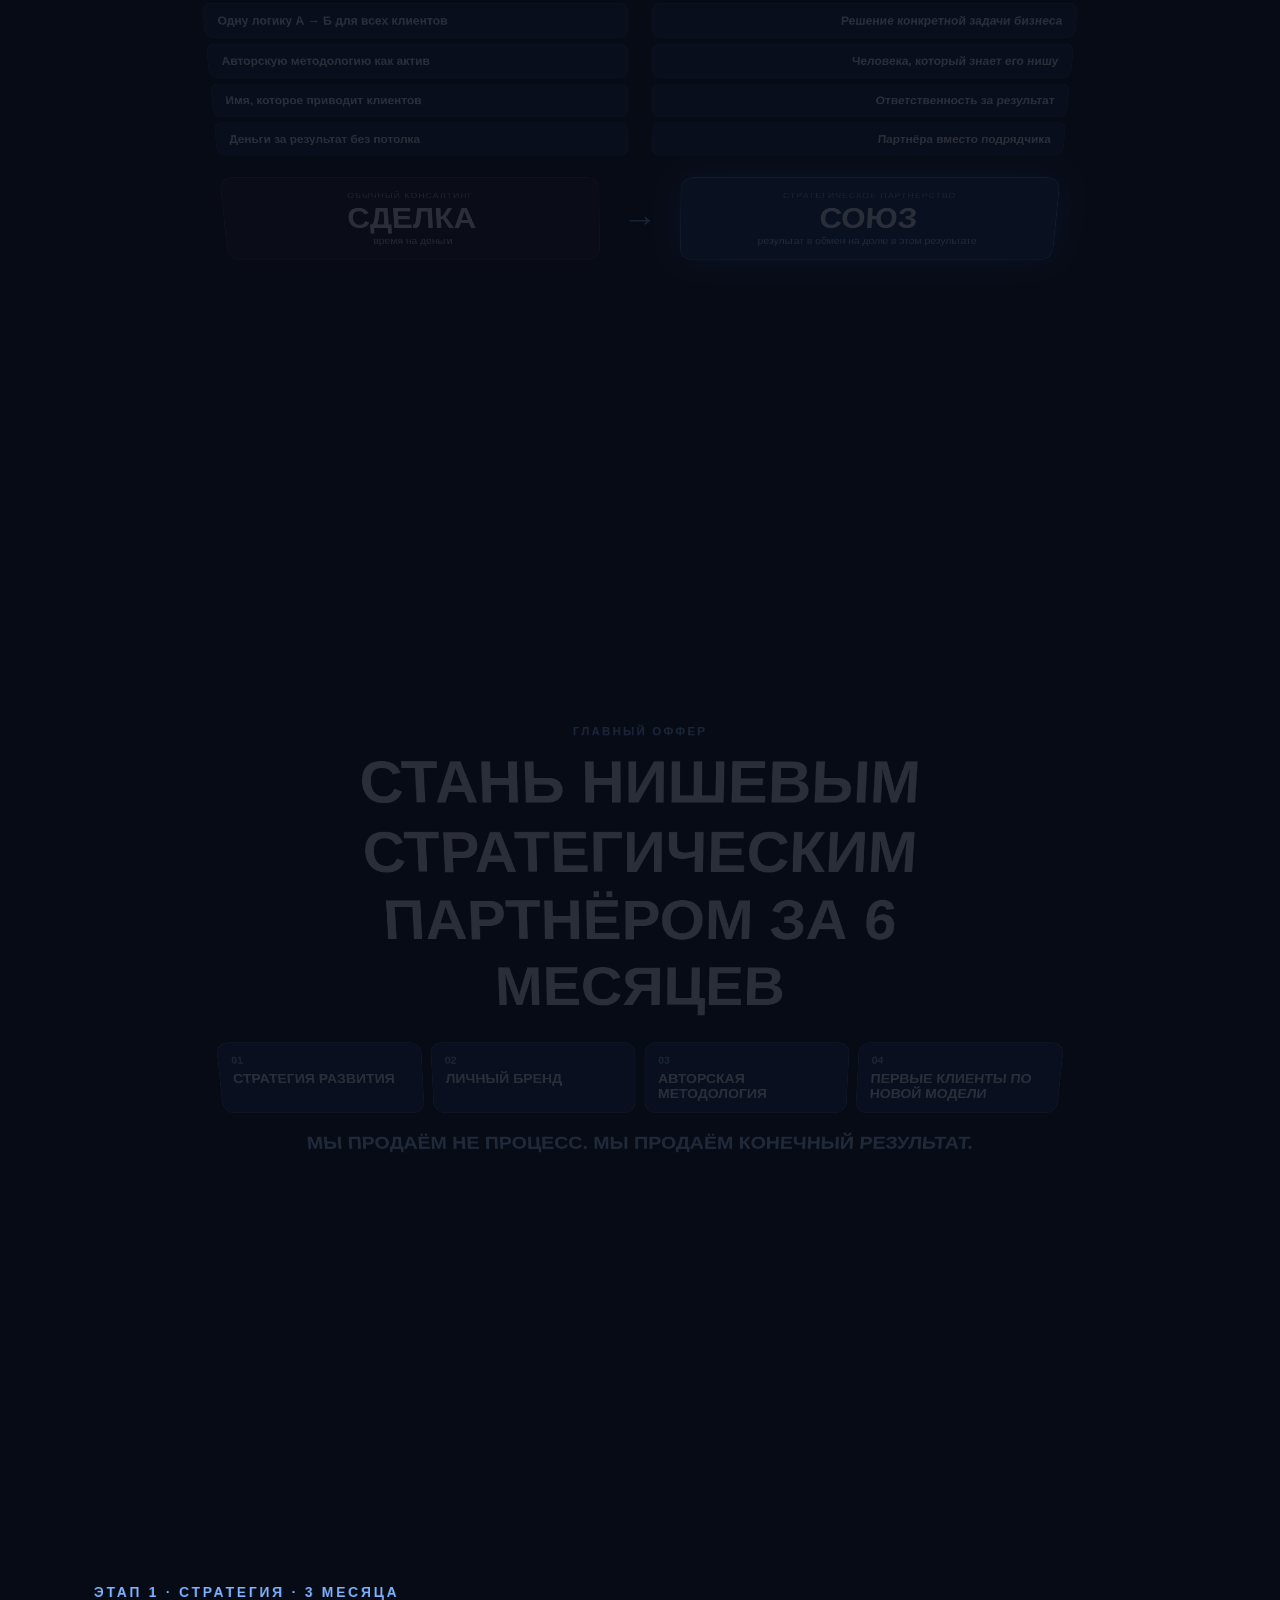
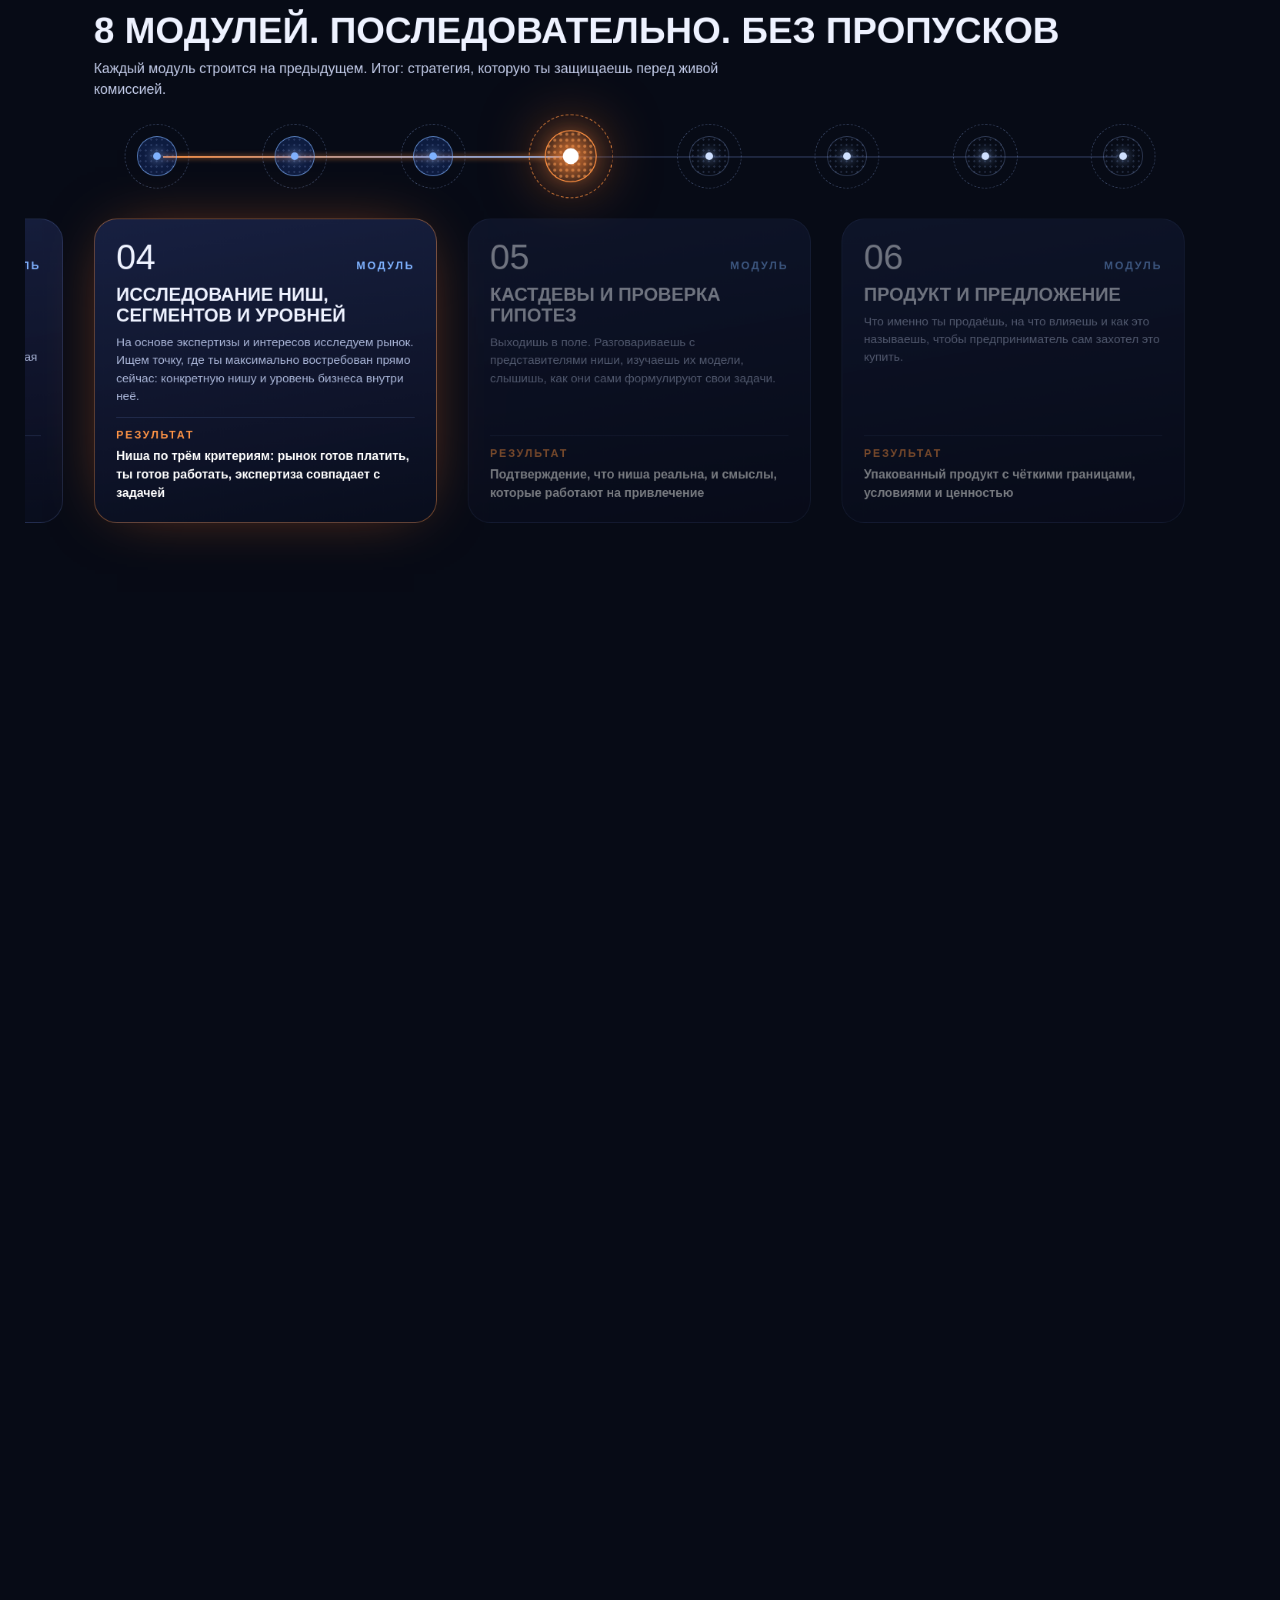
==== commit 0918f7db: "Bump asset version Co-Authored-By: Claude Opus 5.5 <noreply@anthropic.com>" ====
--- a/index.html
+++ b/index.html
@@ -11,7 +11,7 @@
 <link rel="preconnect" href="https://fonts.googleapis.com">
 <link rel="preconnect" href="https://fonts.gstatic.com" crossorigin>
 <link href="https://fonts.googleapis.com/css2?family=Oswald:wght@300;500;600&family=Manrope:wght@400;500;600;700&display=swap" rel="stylesheet">
-<link rel="stylesheet" href="present.css?v=1795252000">
+<link rel="stylesheet" href="present.css?v=1795251443">
 </head>
 <body>
 <div class="space" aria-hidden="true">
@@ -287,6 +287,6 @@
 </div></div>
 </section>
 </main>
-<script src="present.js?v=1795252000"></script>
+<script src="present.js?v=1795251443"></script>
 </body>
 </html>
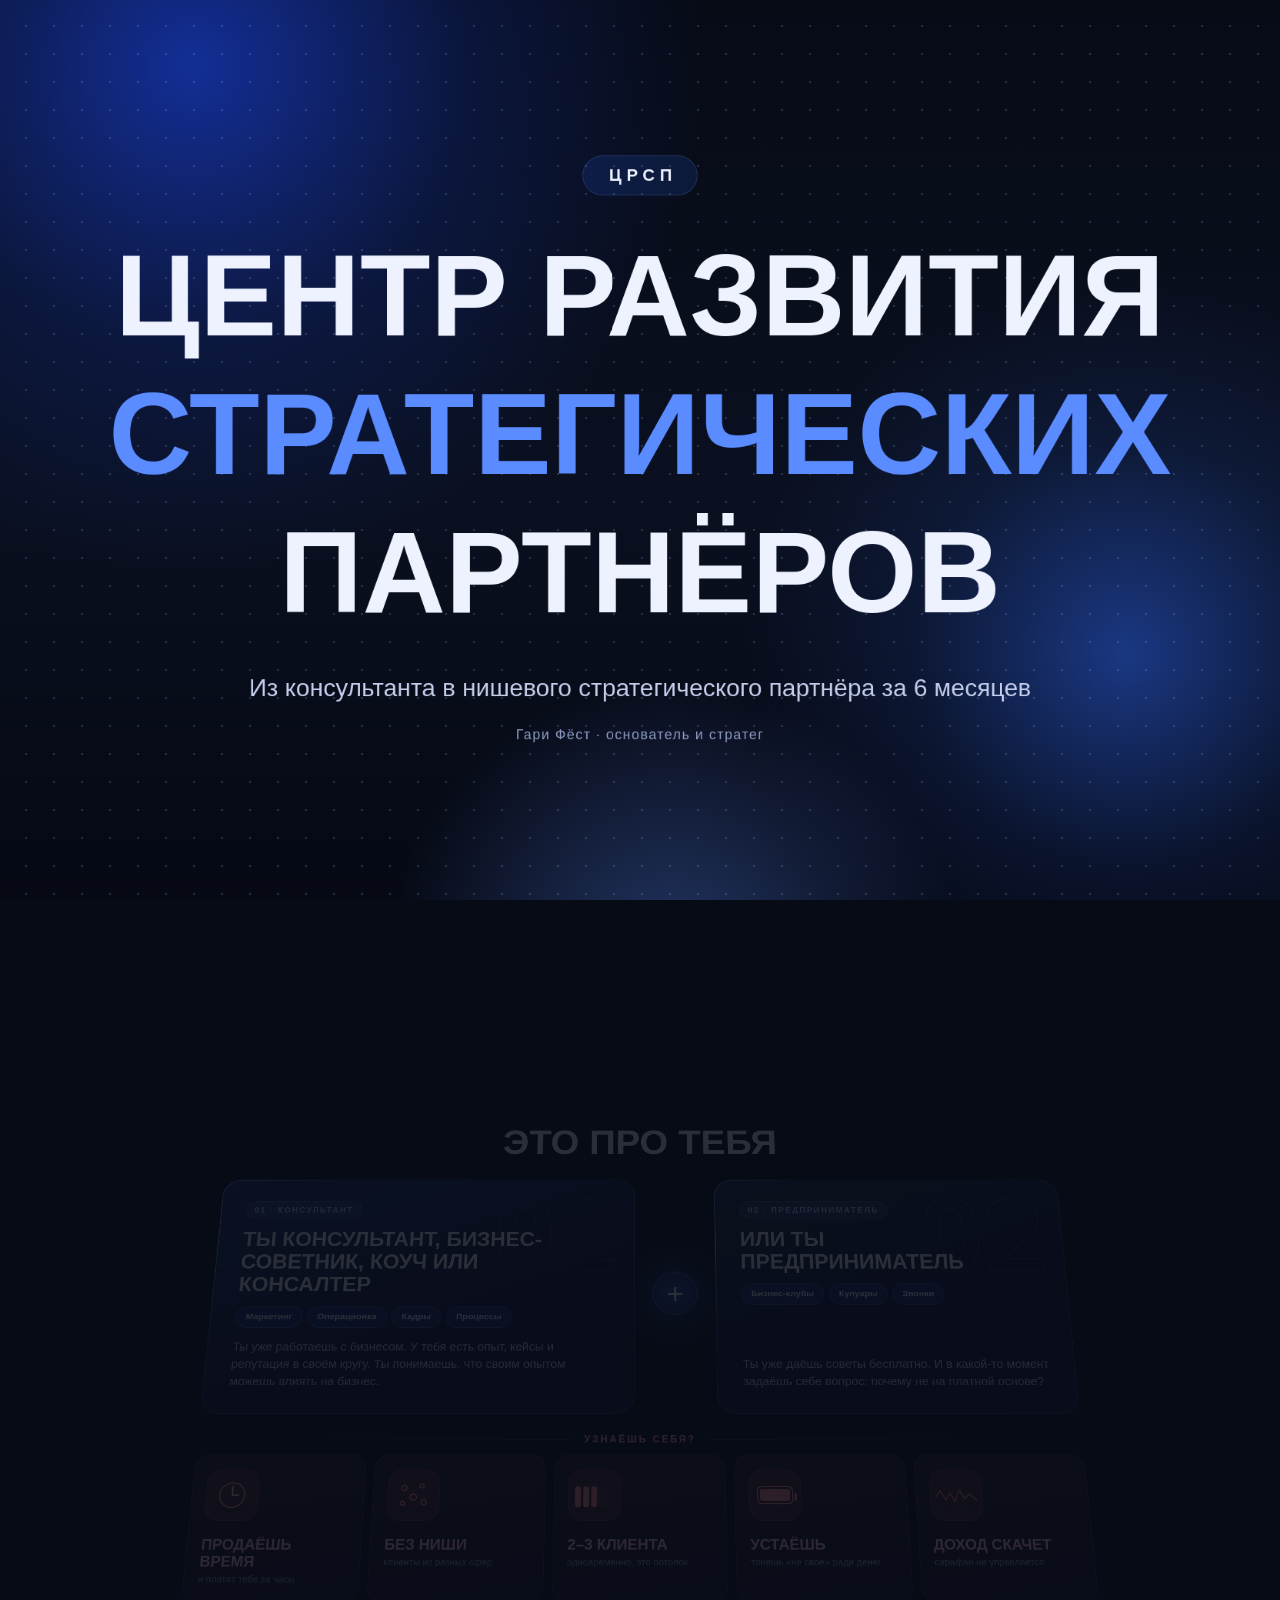
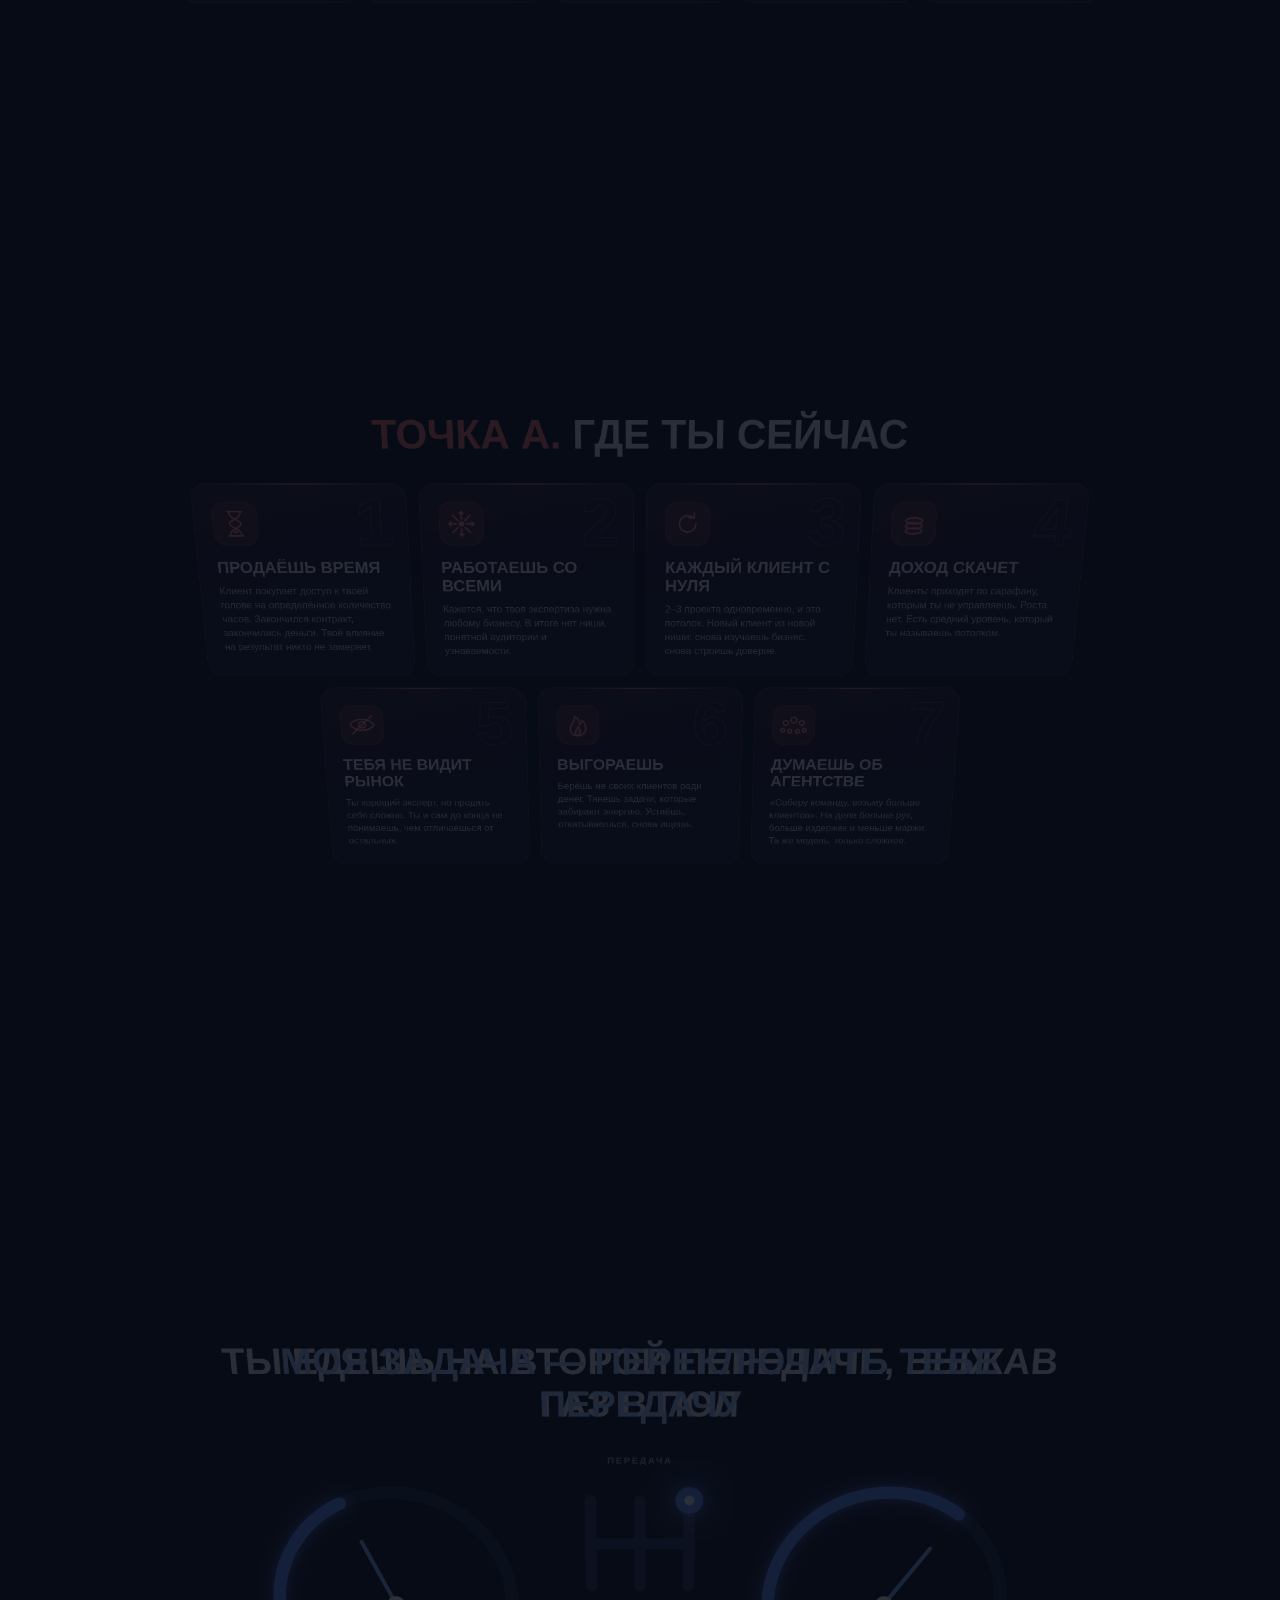
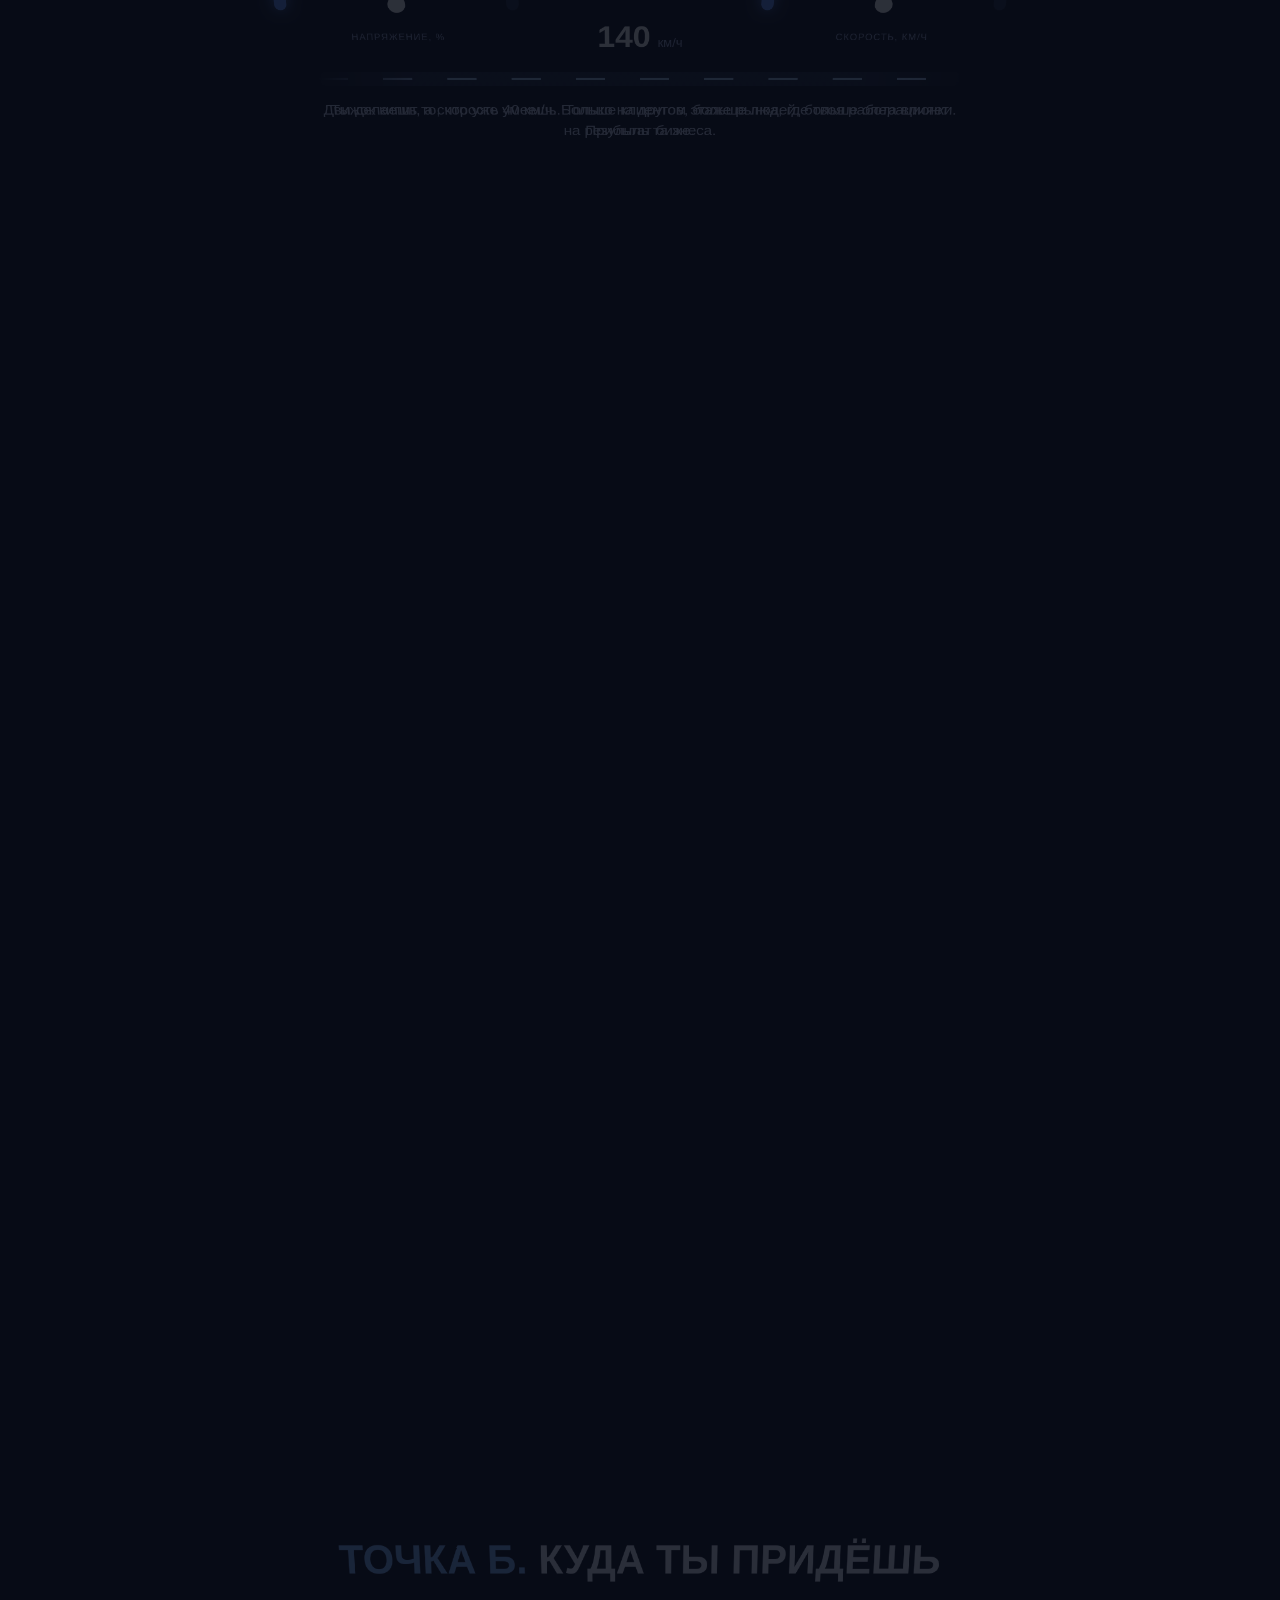
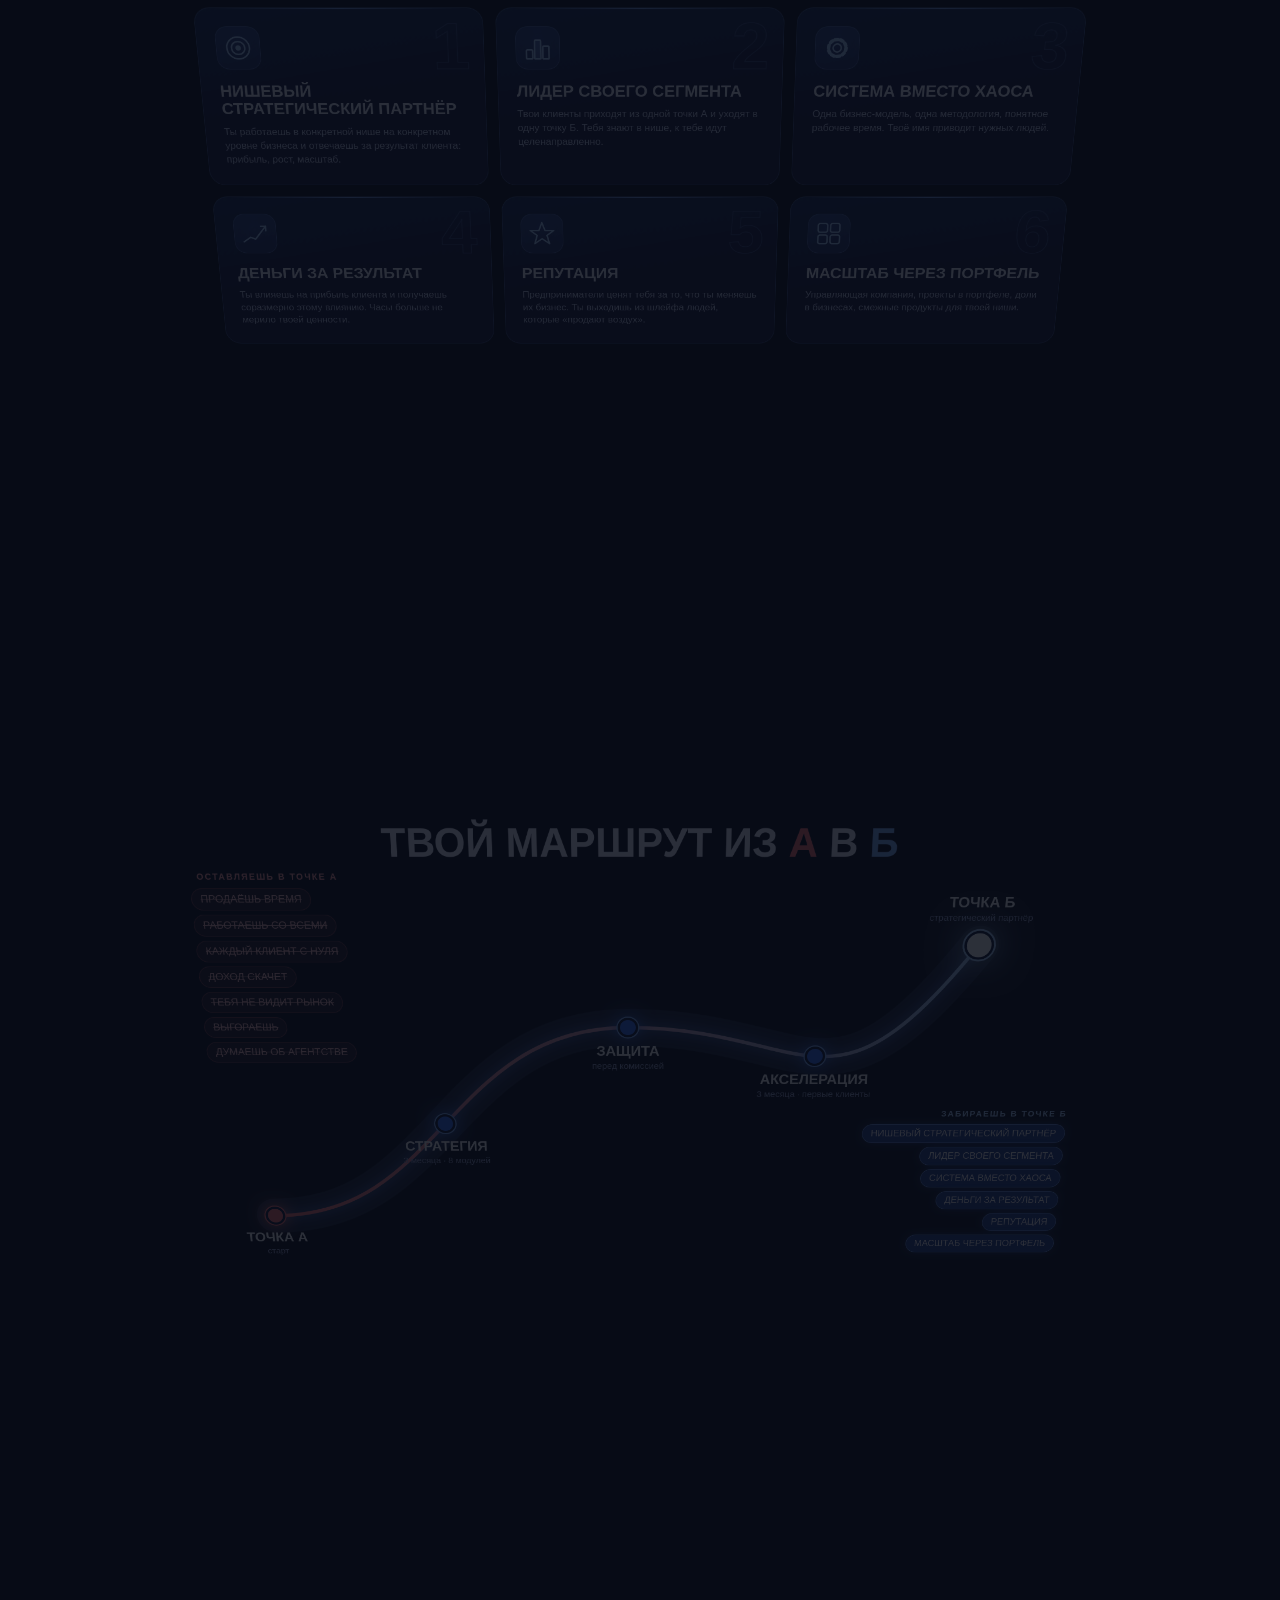
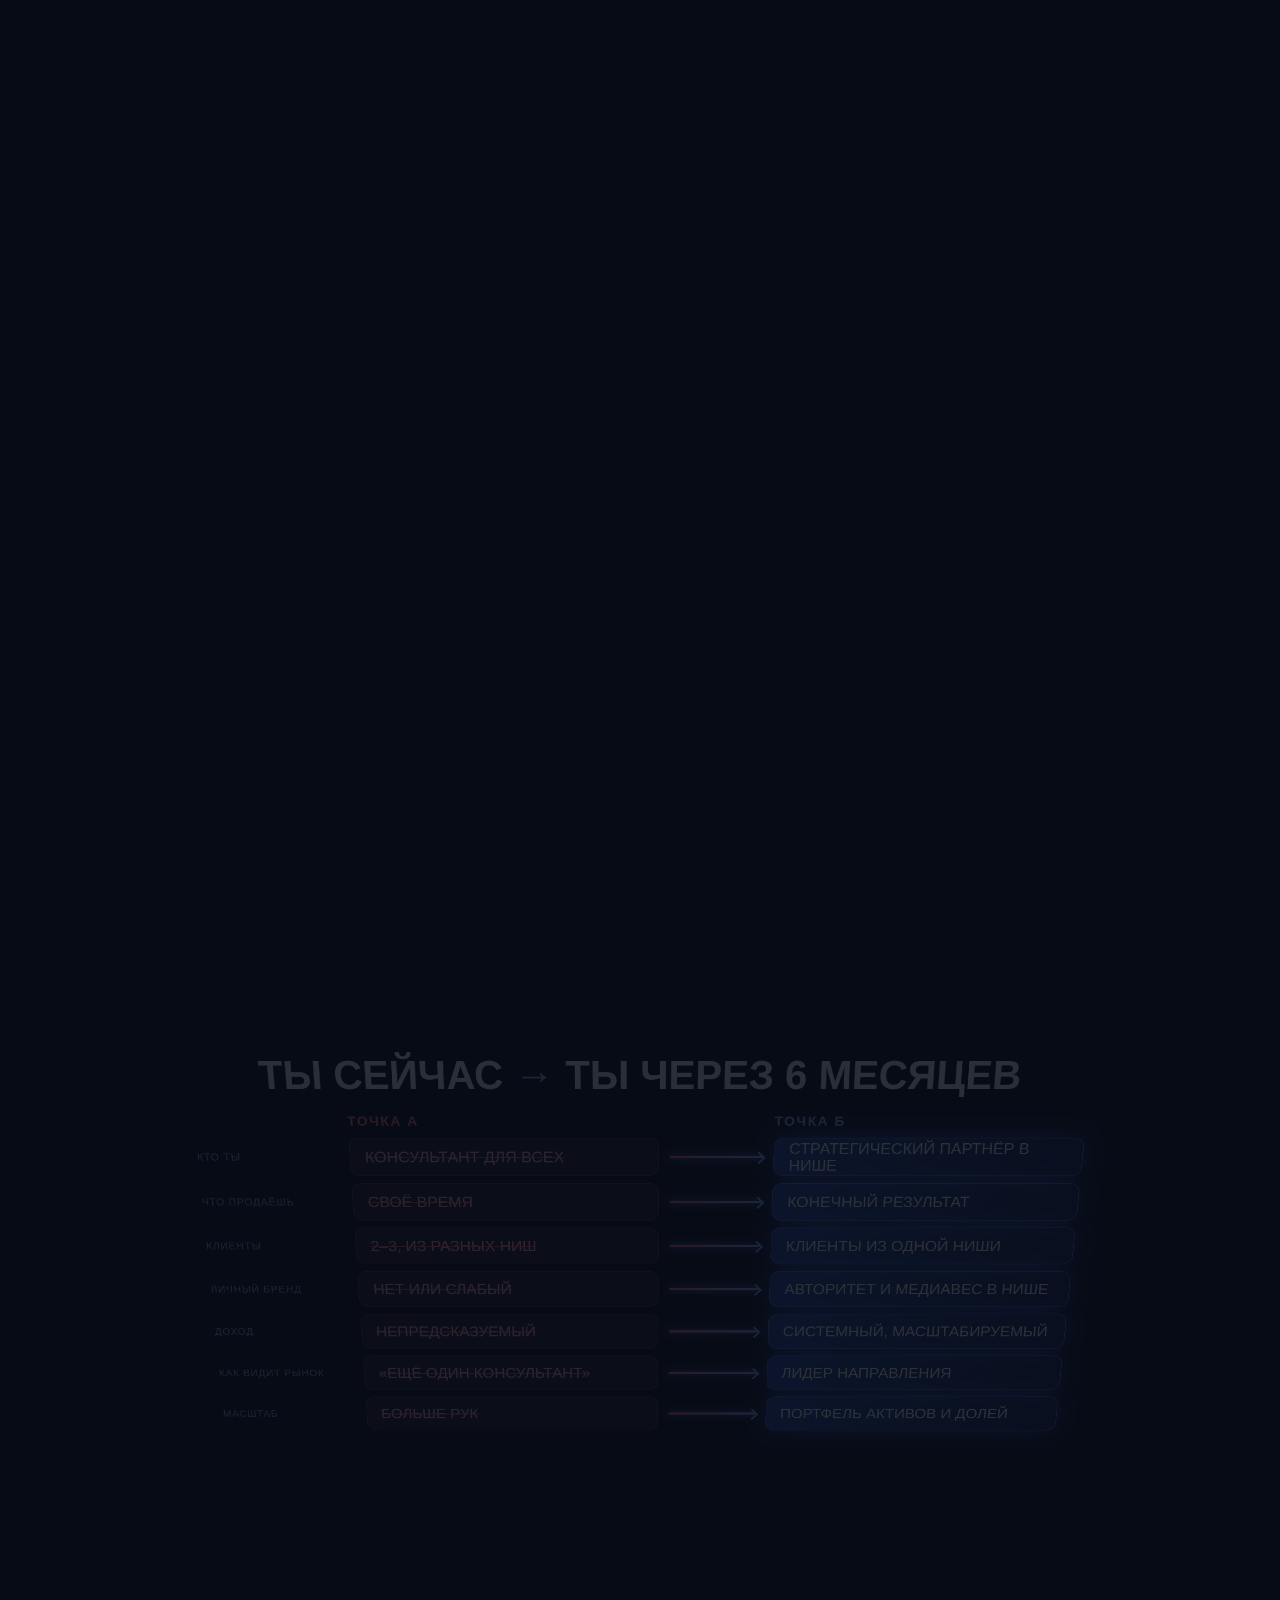
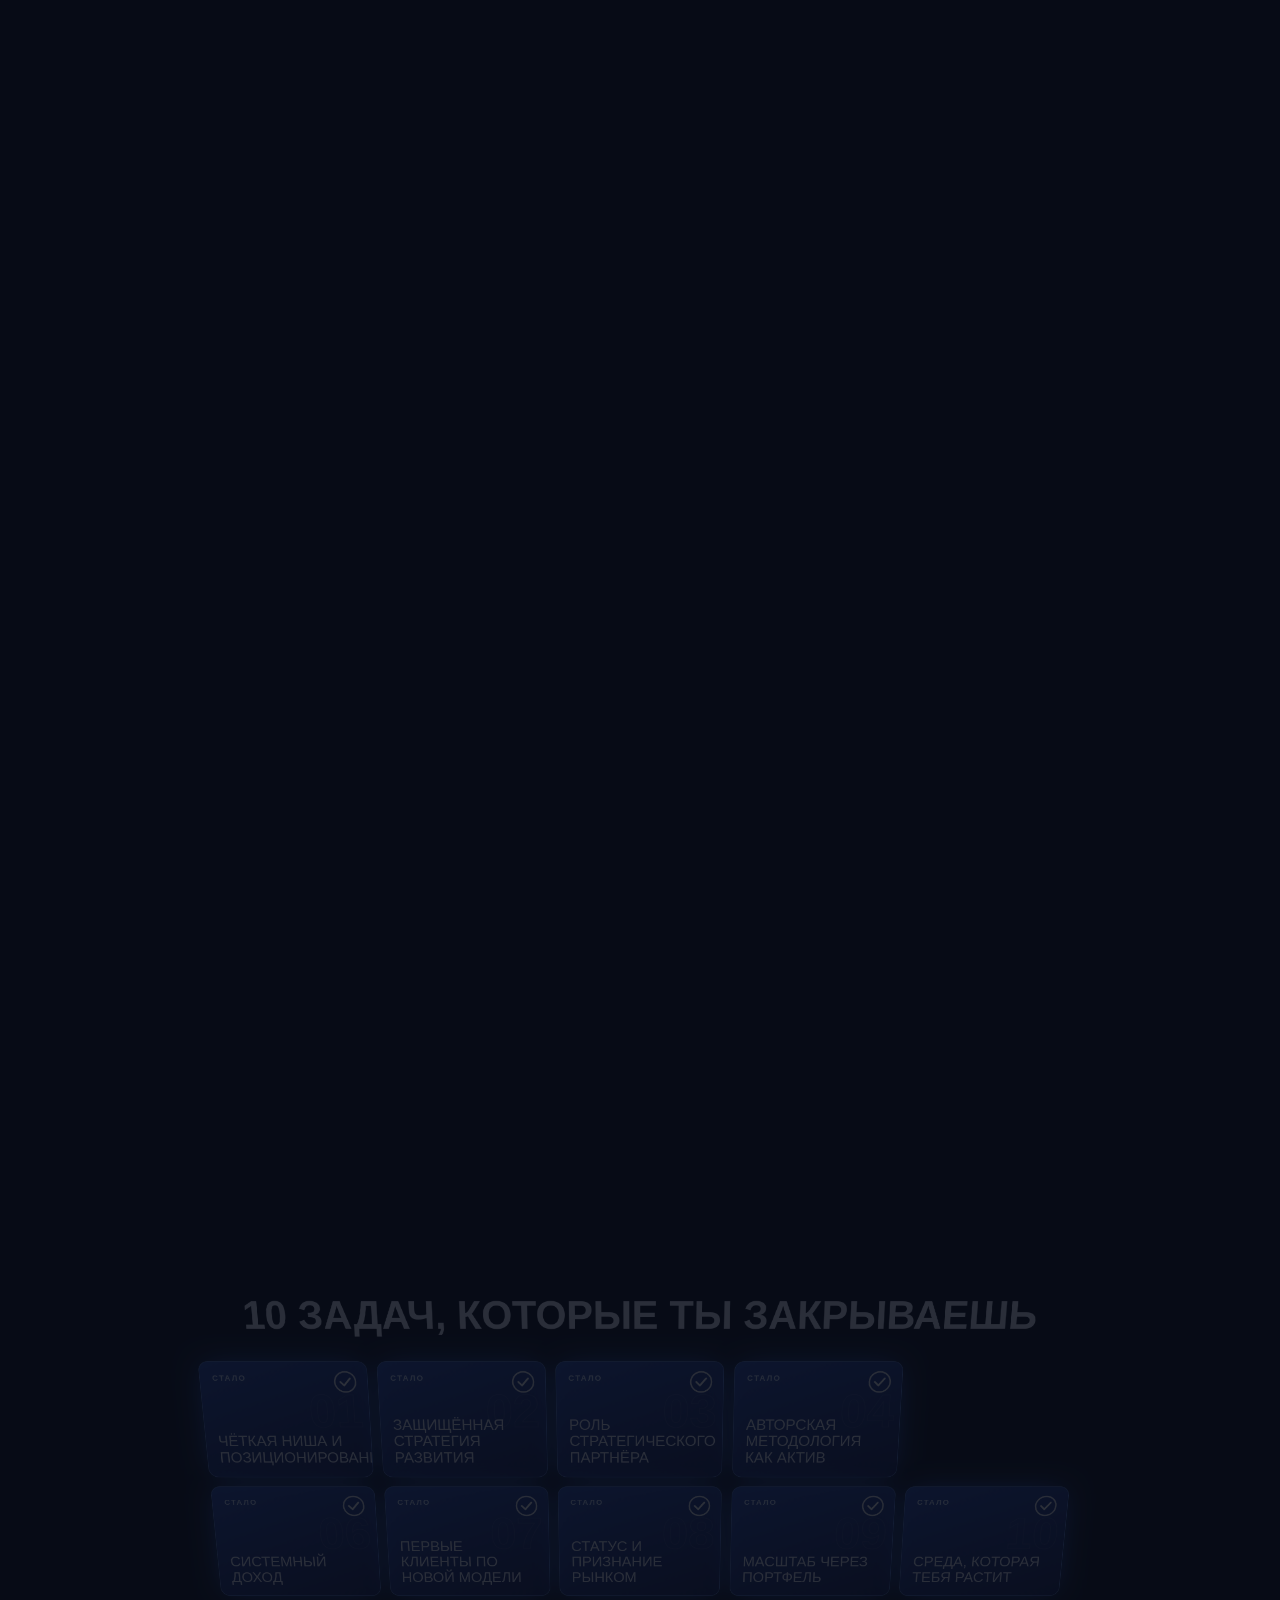
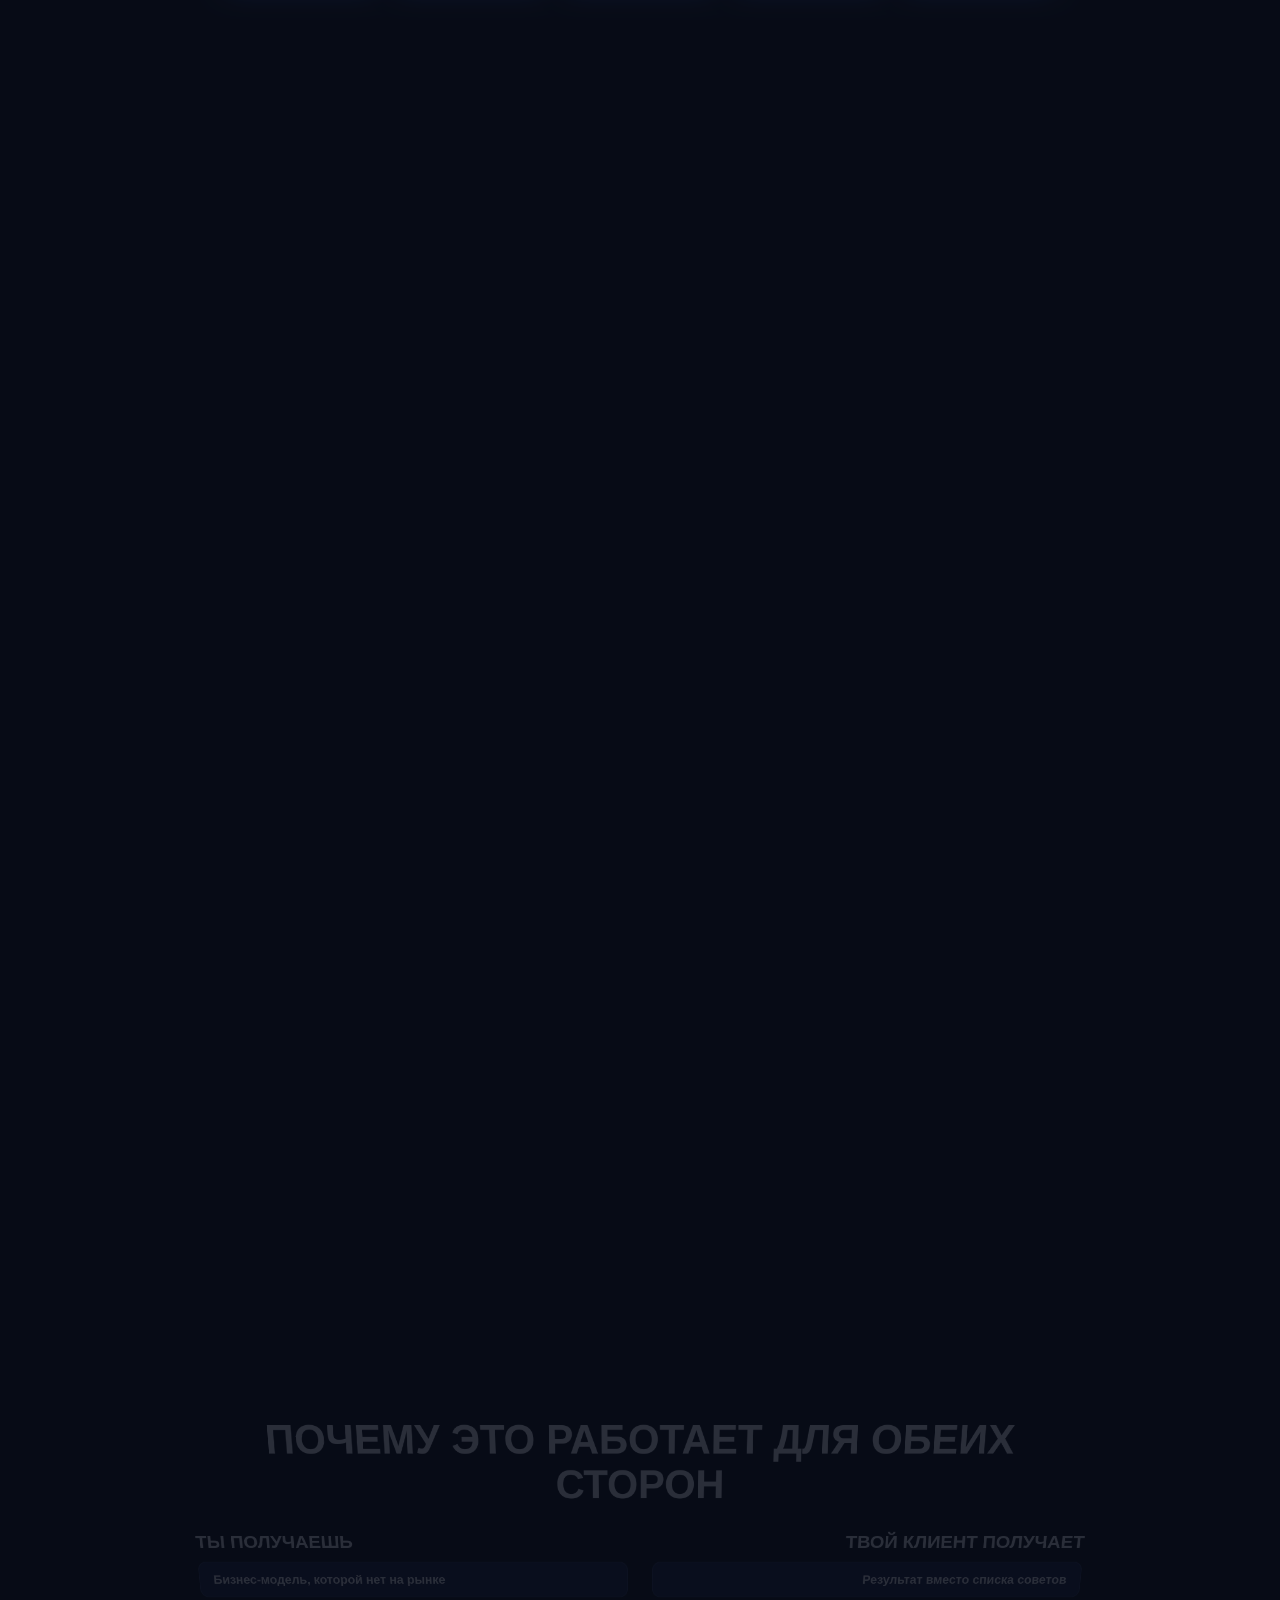
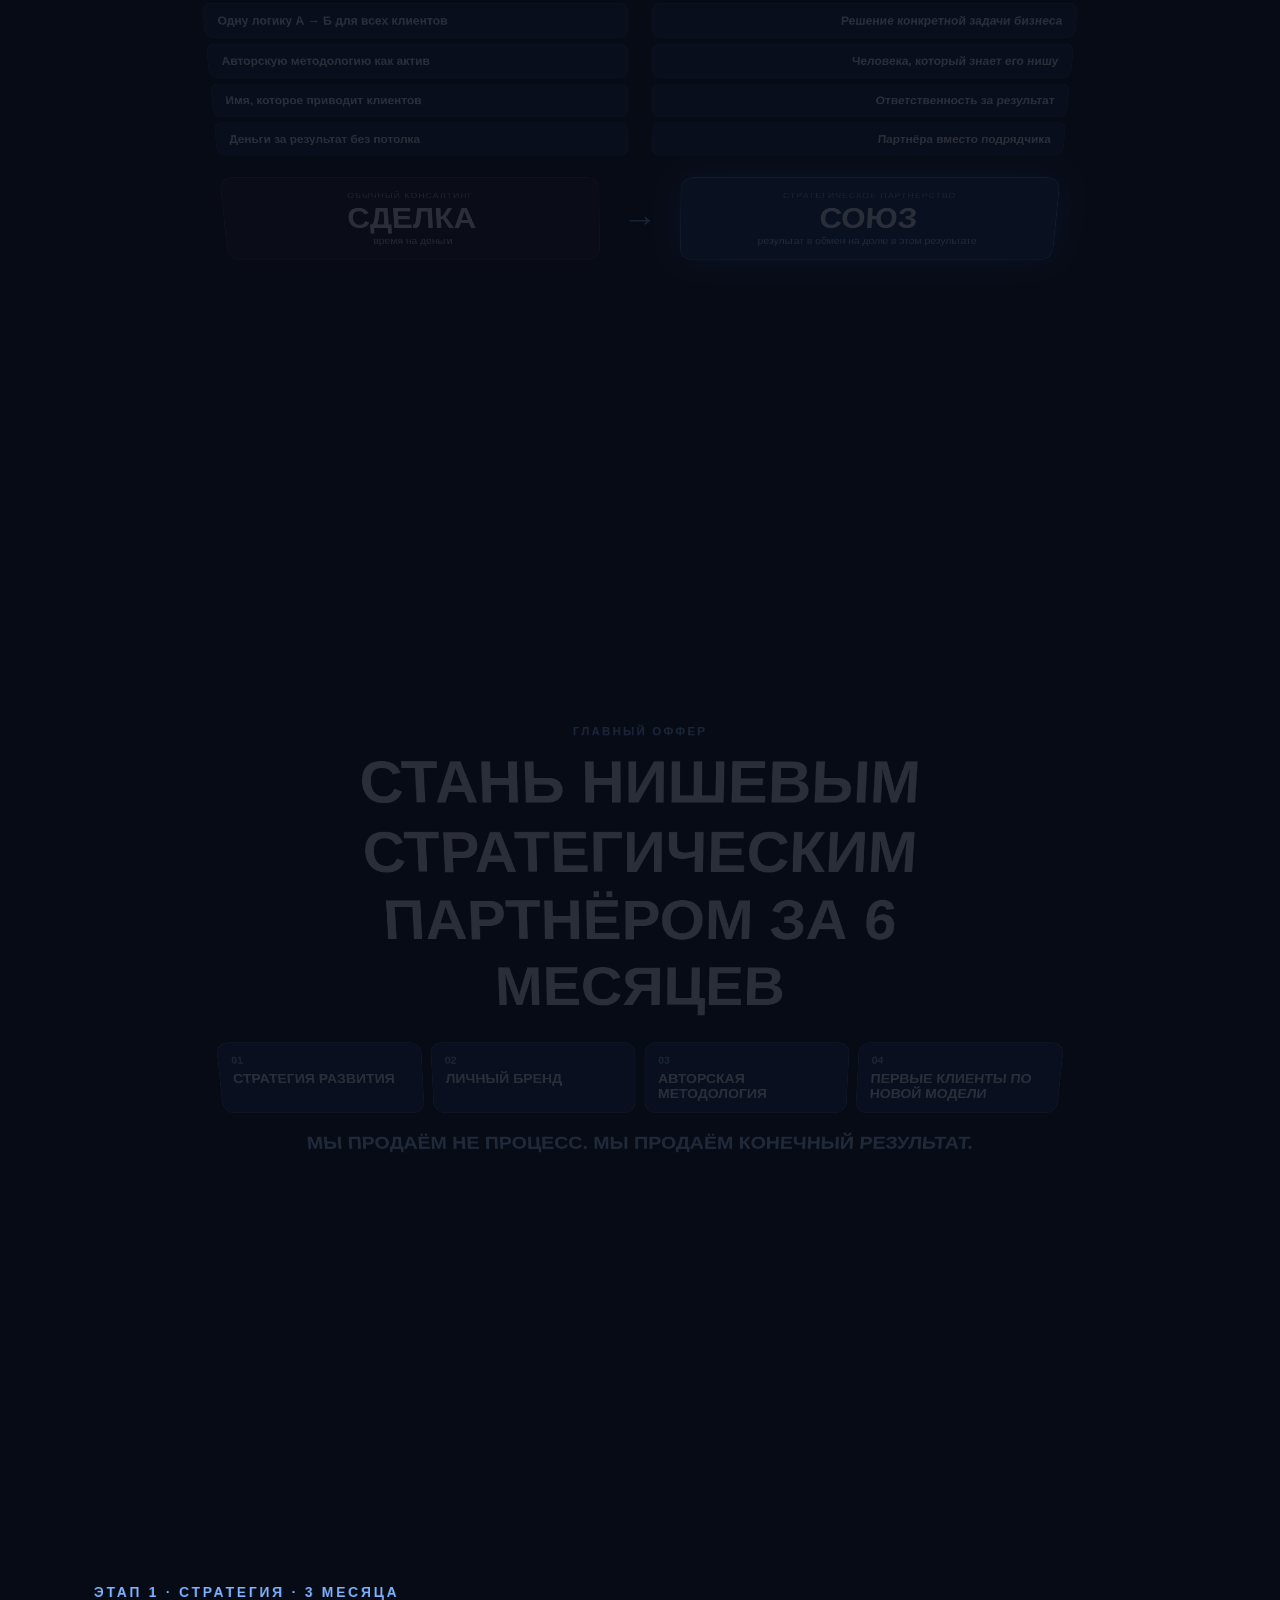
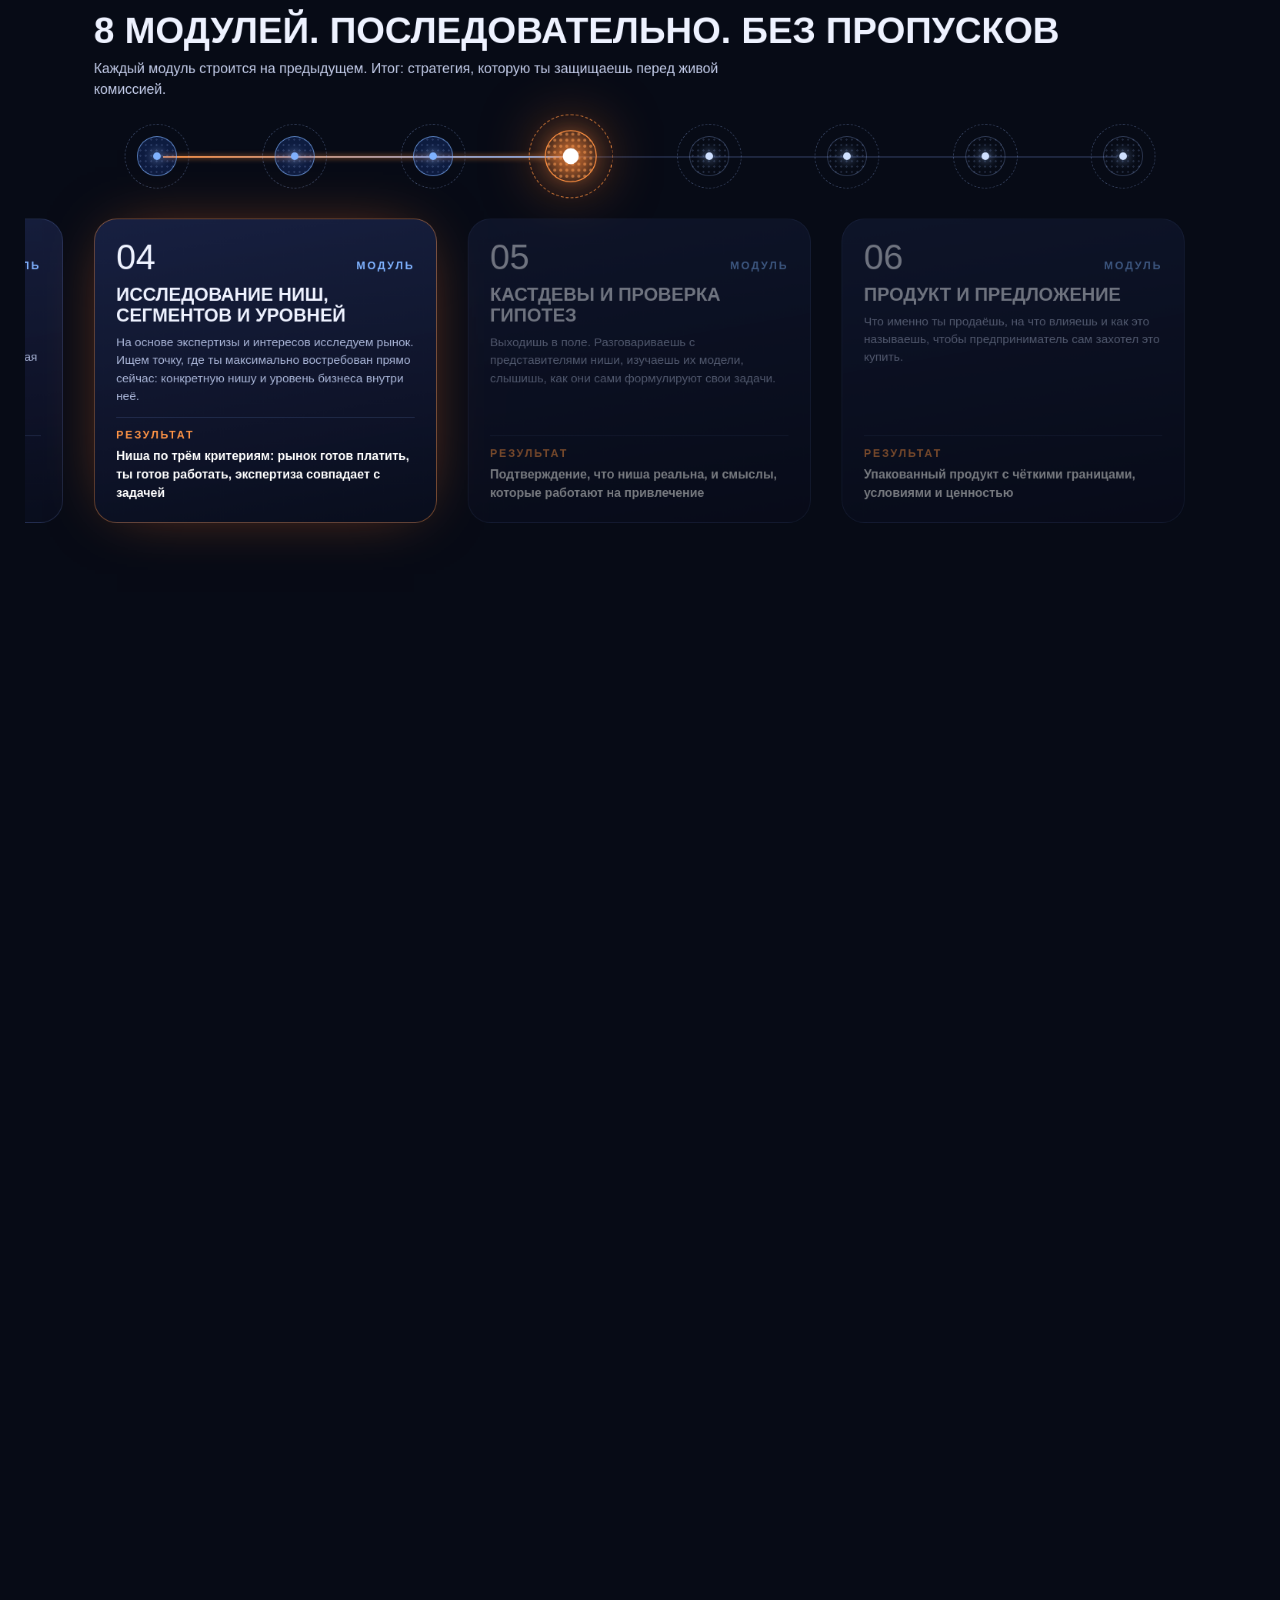
==== commit e99d399b: "Точка Б label above dot Co-Authored-By: Claude Opus 5.5 <noreply@anthropic.com>" ====
--- a/index.html
+++ b/index.html
@@ -11,7 +11,7 @@
 <link rel="preconnect" href="https://fonts.googleapis.com">
 <link rel="preconnect" href="https://fonts.gstatic.com" crossorigin>
 <link href="https://fonts.googleapis.com/css2?family=Oswald:wght@300;500;600&family=Manrope:wght@400;500;600;700&display=swap" rel="stylesheet">
-<link rel="stylesheet" href="present.css?v=1795251443">
+<link rel="stylesheet" href="present.css?v=1795251576">
 </head>
 <body>
 <div class="space" aria-hidden="true">
@@ -287,6 +287,6 @@
 </div></div>
 </section>
 </main>
-<script src="present.js?v=1795251443"></script>
+<script src="present.js?v=1795251576"></script>
 </body>
 </html>
--- a/present.css
+++ b/present.css
@@ -632,3 +632,5 @@
 
 /* сцены вне экрана: бесконечные анимации на паузе */
 .sc.off *,.sc.off *::before,.sc.off *::after{animation-play-state:paused!important}
+.ms.f{display:flex;flex-direction:column-reverse;align-items:center;transform:translateY(calc(-100% + 24px))}.ms.f i{margin:10px auto 0}
+.ms.f{flex-direction:column}.ms.f i{order:3}
